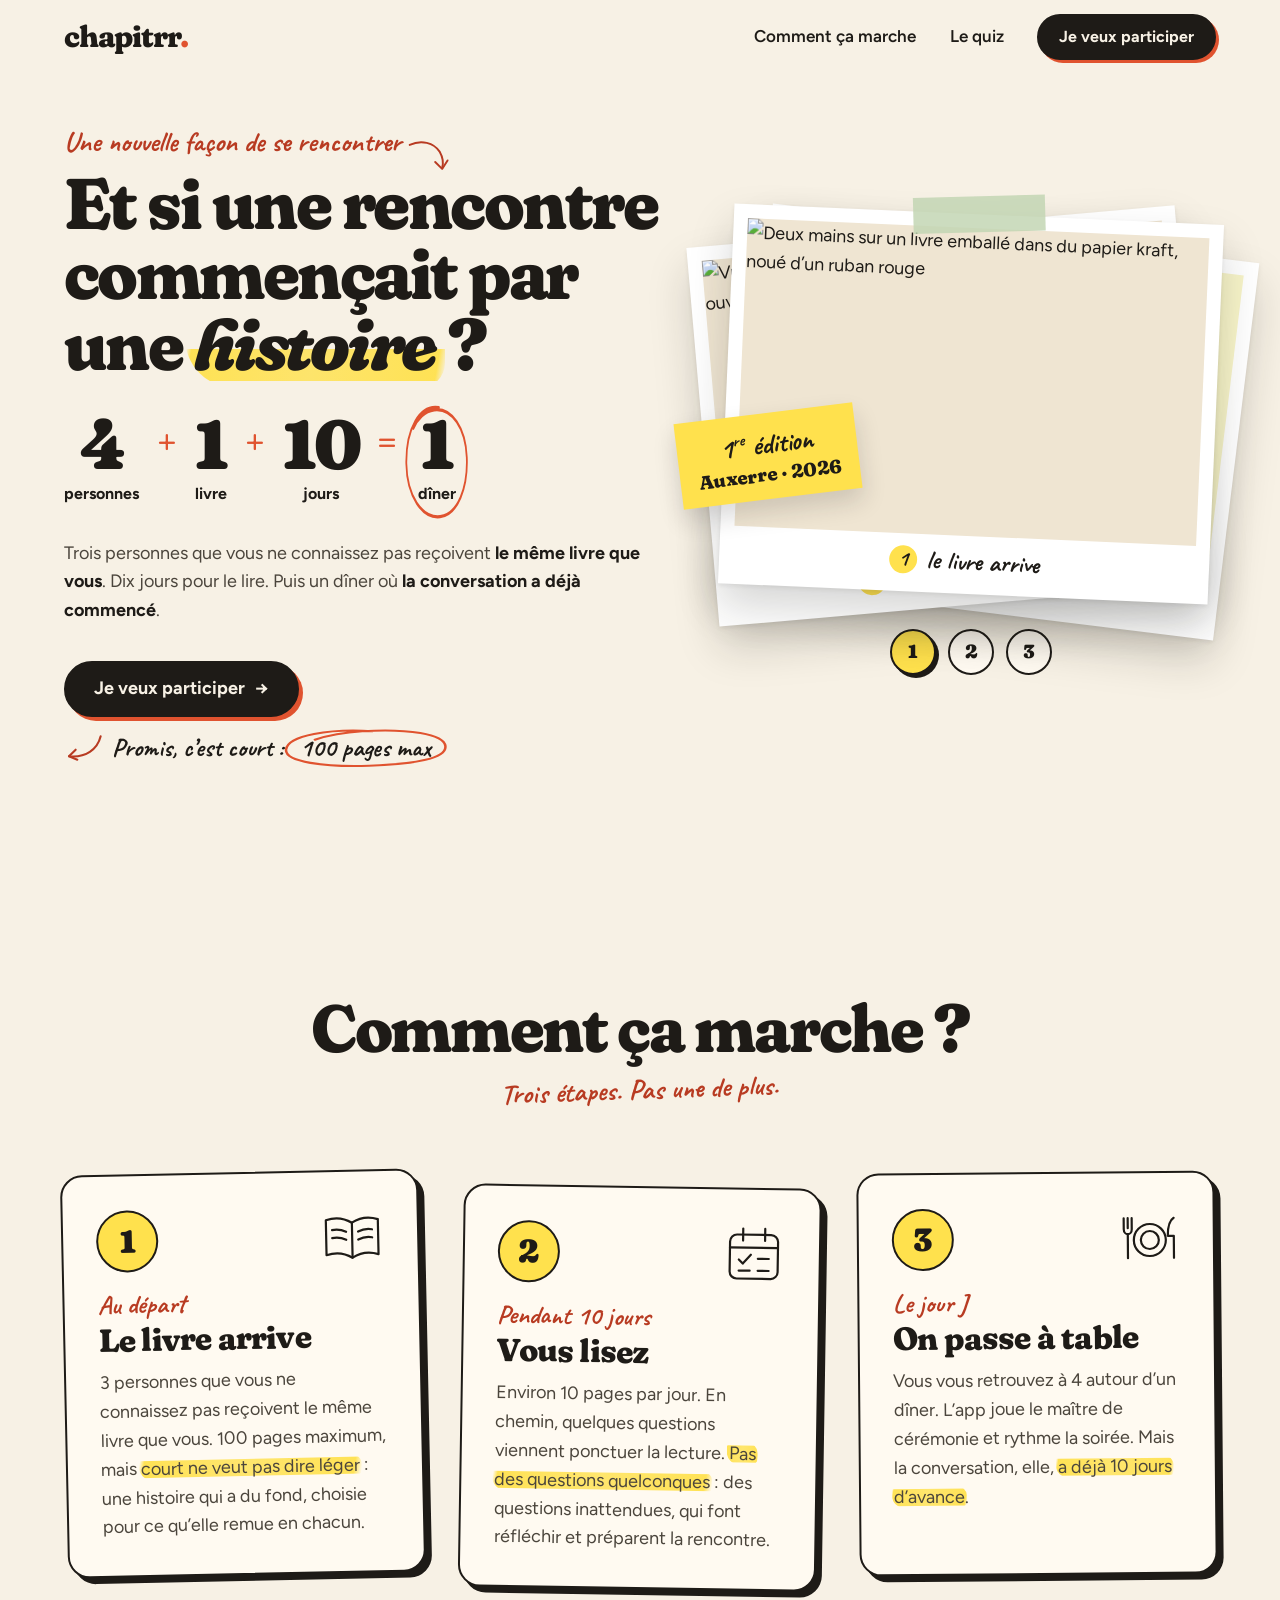
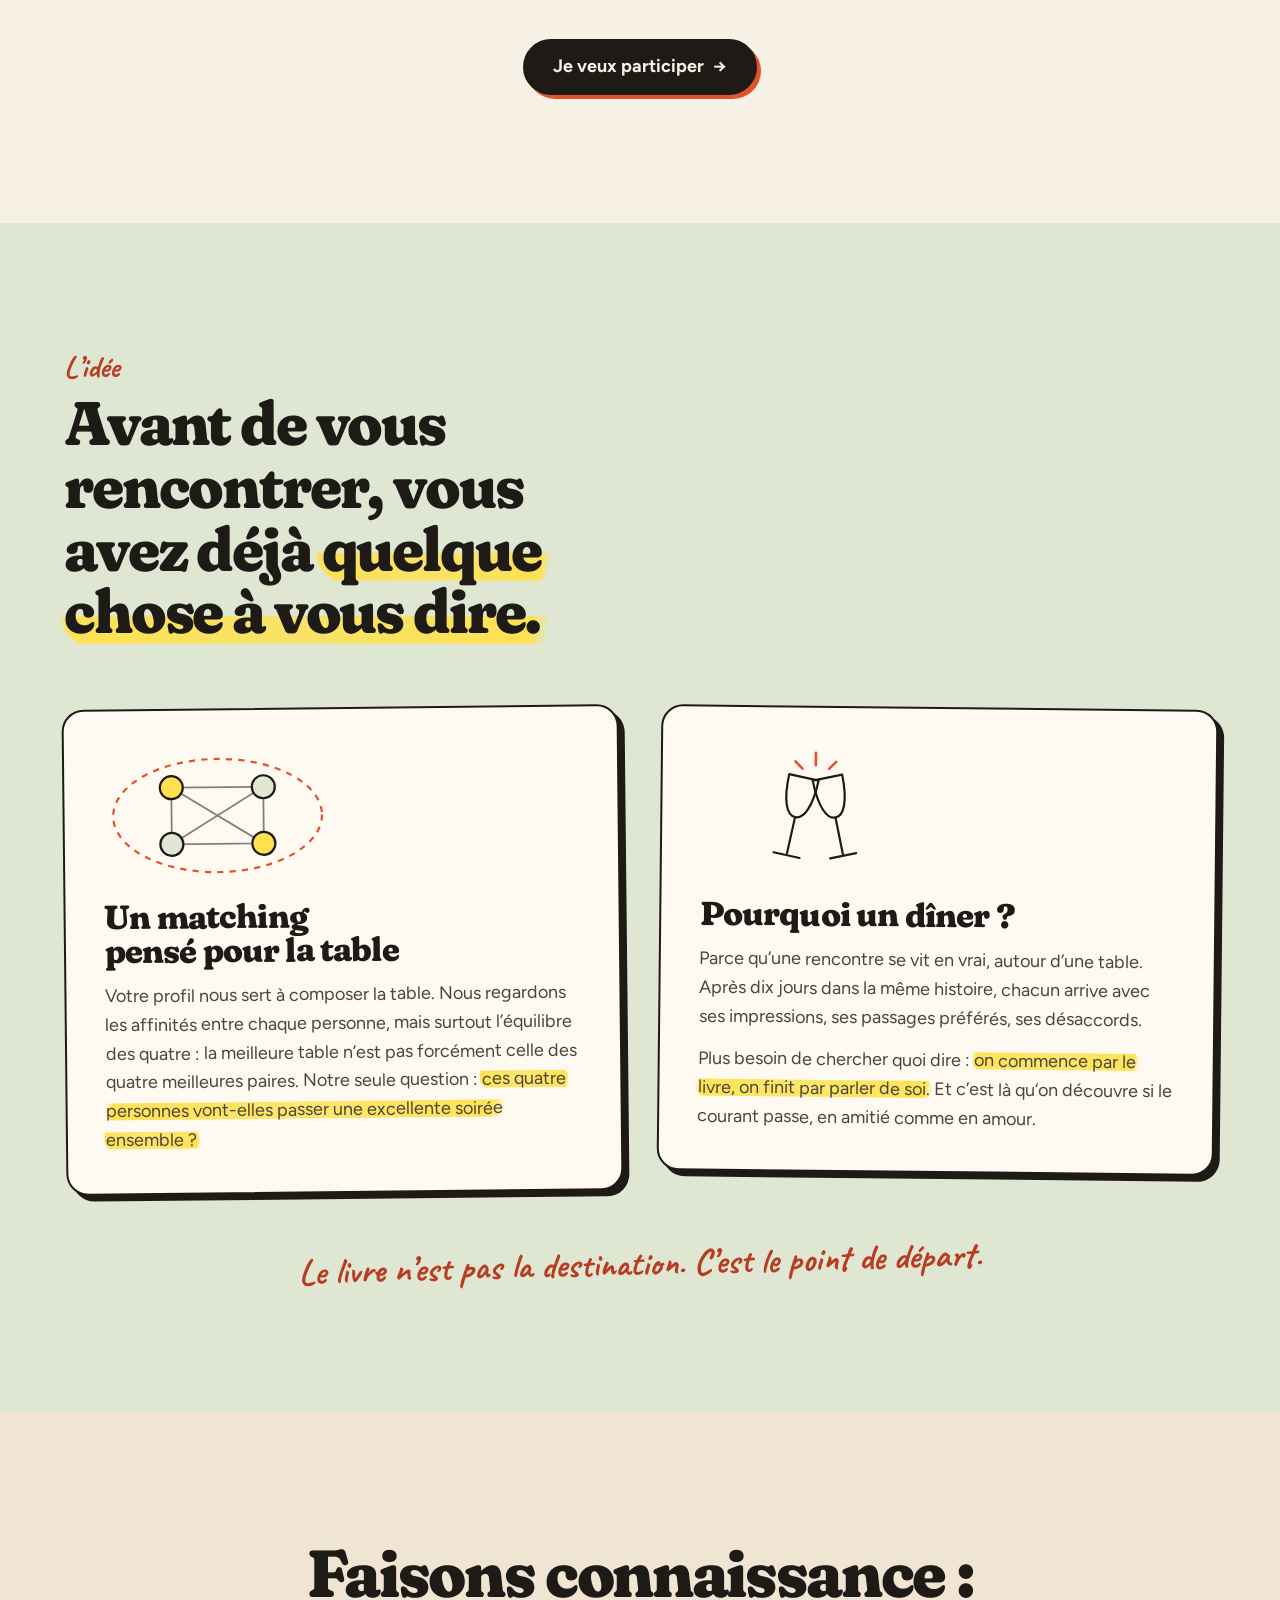
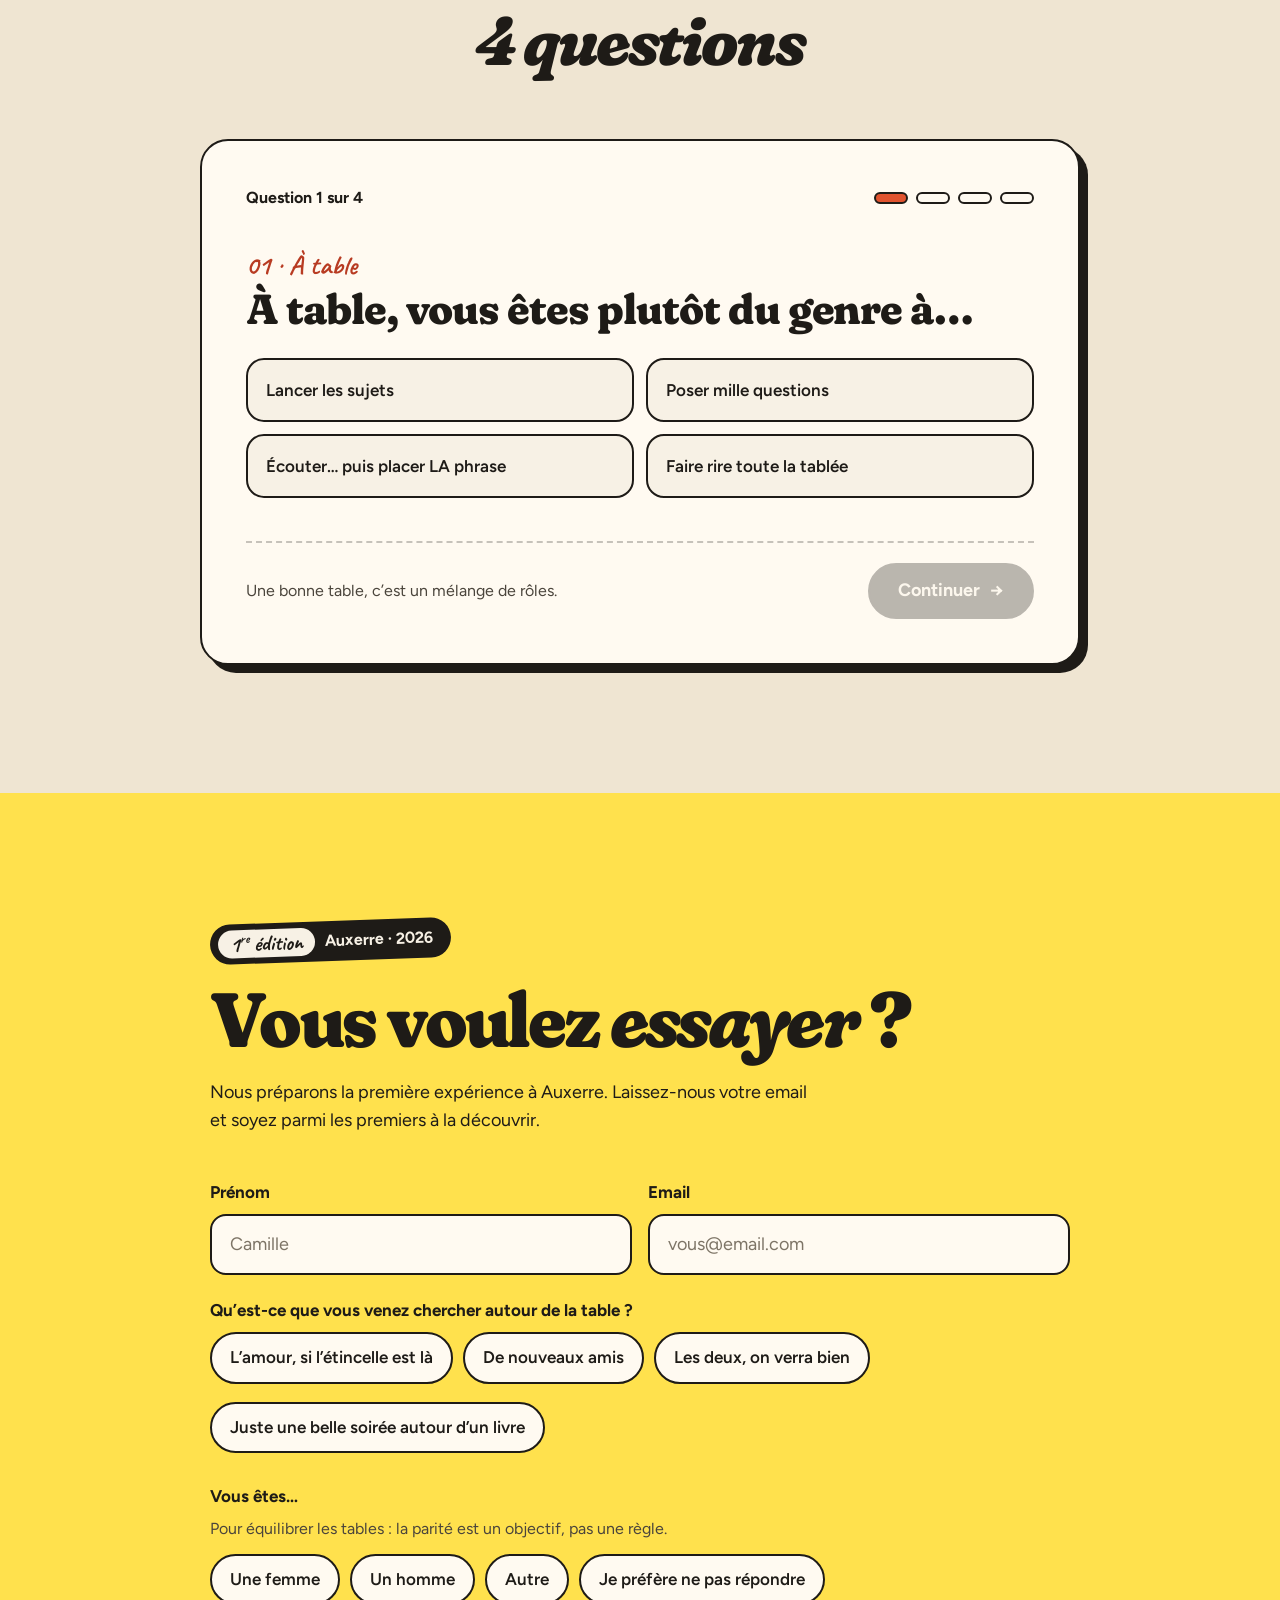
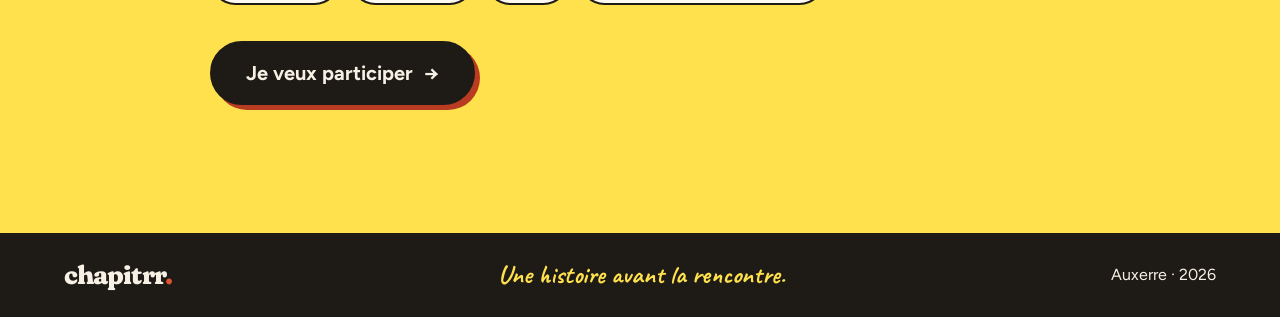
==== landing-book-match-v2/index.html @ c2a3c1a0 "v2.4" ====
<!doctype html>
<html lang="fr">
<head>
  <meta charset="UTF-8">
  <meta name="viewport" content="width=device-width, initial-scale=1.0">
  <meta name="description" content="4 personnes, 1 livre, 10 jours, 1 dîner. Une rencontre qui commence par une histoire. Première édition à Auxerre.">
  <meta name="theme-color" content="#f7f1e5">
  <title>chapitrr. — Une histoire avant la rencontre</title>
  <link rel="preconnect" href="https://fonts.googleapis.com">
  <link rel="preconnect" href="https://fonts.gstatic.com" crossorigin>
  <link href="https://fonts.googleapis.com/css2?family=Caveat:wght@700&family=Figtree:wght@400..800&family=Fraunces:ital,opsz,wght,SOFT,WONK@0,9..144,600..900,0..100,0..1;1,9..144,600..900,0..100,0..1&display=swap" rel="stylesheet">
  <link rel="stylesheet" href="styles.css">
  <script>document.documentElement.classList.add("js");</script>
</head>
<body>
  <a class="skip-link" href="#contenu">Aller au contenu</a>

  <header class="nav" id="nav">
    <a class="brand" href="#top" aria-label="chapitrr., retour en haut">chapitrr<span>.</span></a>
    <nav class="nav-links" aria-label="Navigation principale">
      <a class="nav-link" href="#comment">Comment ça marche</a>
      <a class="nav-link" href="#quiz">Le quiz</a>
      <a class="btn btn-small" href="#inscription">Je veux participer</a>
    </nav>
  </header>

  <main id="contenu">
    <section class="hero" id="top" aria-labelledby="hero-title">
      <div class="hero-copy">
        <p class="kicker hand">
          Une nouvelle façon de se rencontrer
          <svg class="squiggle" viewBox="0 0 56 44" aria-hidden="true"><path d="M3 9c15-7 31-3 39 9 4 7 5 14 3 21"/><path d="M36 31l9 9 7-11"/></svg>
        </p>
        <h1 id="hero-title">Et si une rencontre commençait par une <em><mark>histoire</mark></em>&nbsp;?</h1>

        <p class="formula">
          <span class="f-item"><b>4</b> <span>personnes</span></span>
          <span class="f-op">+</span>
          <span class="f-item"><b>1</b> <span>livre</span></span>
          <span class="f-op">+</span>
          <span class="f-item"><b>10</b> <span>jours</span></span>
          <span class="f-op">=</span>
          <span class="f-item f-result" data-draw>
            <b>1</b> <span>dîner</span>
            <svg class="scribble" viewBox="0 0 120 120" preserveAspectRatio="none" aria-hidden="true"><path pathLength="1" d="M64 9C31 6 8 29 9 61c1 30 27 51 57 49 30-2 47-27 45-55-2-27-25-46-55-44-15 1-28 8-35 17"/></svg>
          </span>
        </p>

        <p class="lead">Trois personnes que vous ne connaissez pas reçoivent <strong>le même livre que vous</strong>. Dix jours pour le lire. Puis un dîner où <strong>la conversation a déjà commencé</strong>.</p>

        <div class="hero-actions">
          <a class="btn" href="#inscription">Je veux participer <span aria-hidden="true">→</span></a>
          <p class="cta-note hand">
            <svg class="arrow" viewBox="0 0 48 40" aria-hidden="true"><path d="M44 6c-4 16-18 26-38 24"/><path d="M14 22l-8 8 10 4"/></svg>
            Promis, c’est court&nbsp;:
            <span class="circled" data-draw>100&nbsp;pages max<svg class="scribble" viewBox="0 0 200 60" preserveAspectRatio="none" aria-hidden="true"><path pathLength="1" d="M108 6C58 2 8 12 6 32c-2 18 46 25 98 23 52-2 92-10 90-28C192 10 150 2 96 6 70 8 50 14 40 18"/></svg></span>
          </p>
        </div>
      </div>

      <div class="hero-visual">
        <div class="stack-wrap">
          <div class="polaroid-stack" id="heroSlider" role="group" aria-roledescription="carrousel" aria-label="Les 3 étapes en photos">
            <figure class="polaroid" data-pos="0">
              <img src="https://images.unsplash.com/photo-1604648717742-f93ce63fc25c?auto=format&fit=crop&crop=focalpoint&fp-x=0.42&fp-y=0.4&fp-z=1.25&w=1200&h=800&q=80" alt="Deux mains sur un livre emballé dans du papier kraft, noué d’un ruban rouge" width="1200" height="800">
              <figcaption class="hand"><span class="cap-num">1</span> le livre arrive</figcaption>
            </figure>
            <figure class="polaroid" data-pos="1" aria-hidden="true">
              <img src="https://images.unsplash.com/photo-1512508561942-18fbe6d5d0cf?auto=format&fit=crop&crop=focalpoint&fp-x=0.5&fp-y=0.69&fp-z=1.6&w=1200&h=800&q=80" alt="Vue du dessus : une personne en pull orange lit, un livre ouvert sur les genoux, une tasse de café à la main" width="1200" height="800">
              <figcaption class="hand"><span class="cap-num">2</span> dix jours pour le lire</figcaption>
            </figure>
            <figure class="polaroid" data-pos="2" aria-hidden="true">
              <img class="warm" src="https://images.unsplash.com/photo-1683538185904-4dc847308479?auto=format&fit=crop&w=1200&h=800&q=80" alt="Deux hommes et deux femmes dînent face à face autour d’une table en bois, en souriant" width="1200" height="800">
              <figcaption class="hand"><span class="cap-num">3</span> on passe à table</figcaption>
            </figure>
          </div>
          <p class="sticky-note"><span class="hand">1<sup>re</sup> édition</span> <strong>Auxerre · 2026</strong></p>
        </div>
        <div class="slider-nav" role="group" aria-label="Choisir une étape">
          <button class="slider-dot" type="button" aria-pressed="true" aria-label="Étape 1 : le livre arrive">1</button>
          <button class="slider-dot" type="button" aria-pressed="false" aria-label="Étape 2 : dix jours pour le lire">2</button>
          <button class="slider-dot" type="button" aria-pressed="false" aria-label="Étape 3 : on passe à table">3</button>
        </div>
      </div>
    </section>

    <section class="section how" id="comment" aria-labelledby="how-title">
      <div class="section-head">
        <h2 id="how-title">Comment ça marche&nbsp;?</h2>
        <p class="note hand">Trois étapes. Pas une de plus.</p>
      </div>

      <ol class="steps">
        <li class="step">
          <div class="step-top">
            <span class="step-num" aria-hidden="true">1</span>
            <svg class="doodle" viewBox="0 0 64 64" aria-hidden="true"><path d="M32 18c-8-5-17-6-26-3v35c9-3 18-2 26 3 8-5 17-6 26-3V15c-9-3-18-2-26 3z"/><path d="M32 18v35"/><path d="M12 25c5-1 10 0 14 2M12 33c5-1 10 0 14 2M38 27c4-2 9-3 14-2M38 35c4-2 9-3 14-2"/></svg>
          </div>
          <p class="step-when hand">Au départ</p>
          <h3>Le livre arrive</h3>
          <p>3 personnes que vous ne connaissez pas reçoivent le même livre que vous. 100&nbsp;pages maximum, mais <mark>court ne veut pas dire léger</mark>&nbsp;: une histoire qui a du fond, choisie pour ce qu’elle remue en chacun.</p>
        </li>
        <li class="step">
          <div class="step-top">
            <span class="step-num" aria-hidden="true">2</span>
            <svg class="doodle" viewBox="0 0 64 64" aria-hidden="true"><rect x="8" y="12" width="48" height="44" rx="7"/><path d="M8 25h48M21 6v12M43 6v12"/><path d="M17 37l4 4 8-9"/><path d="M36 36h11M17 48h11M36 48h11"/></svg>
          </div>
          <p class="step-when hand">Pendant 10&nbsp;jours</p>
          <h3>Vous lisez</h3>
          <p>Environ 10&nbsp;pages par jour. En chemin, quelques questions viennent ponctuer la lecture. <mark>Pas des questions quelconques</mark>&nbsp;: des questions inattendues, qui font réfléchir et préparent la rencontre.</p>
        </li>
        <li class="step">
          <div class="step-top">
            <span class="step-num" aria-hidden="true">3</span>
            <svg class="doodle" viewBox="0 0 64 64" aria-hidden="true"><circle cx="34" cy="34" r="16"/><circle cx="34" cy="34" r="9"/><path d="M8 12v11c0 3 2 5 4 5v24M12 12v10M16 12v11c0 3-2 5-4 5"/><path d="M58 12c-5 3-6 10-6 18h6v22"/></svg>
          </div>
          <p class="step-when hand">Le jour&nbsp;J</p>
          <h3>On passe à table</h3>
          <p>Vous vous retrouvez à 4 autour d’un dîner. L’app joue le maître de cérémonie et rythme la soirée. Mais la conversation, elle, <mark>a déjà 10&nbsp;jours d’avance</mark>.</p>
        </li>
      </ol>

      <div class="section-cta">
        <a class="btn" href="#inscription">Je veux participer <span aria-hidden="true">→</span></a>
      </div>
    </section>

    <section class="section idea" aria-labelledby="idea-title">
      <div class="idea-inner">
        <div>
          <p class="idea-kicker hand">L’idée</p>
          <h2 id="idea-title">Avant de vous rencontrer, vous avez déjà <mark>quelque chose à vous dire.</mark></h2>
        </div>
        <!-- <div class="idea-body">
          <p>Nous réunissons quatre personnes qui pourraient avoir envie de se rencontrer. Elles reçoivent le même livre, le lisent pendant dix jours, puis se retrouvent autour d’un dîner.</p>
        </div> -->
      </div>

      <div class="idea-points">
        <article class="idea-point">
          <svg class="match-doodle" viewBox="0 0 260 150" role="img" aria-label="Quatre personnes reliées deux à deux, entourées d’un cercle qui représente la table">
            <ellipse class="md-table" cx="130" cy="76" rx="118" ry="64"/>
            <path class="md-link" d="M78 44L182 44M78 108L182 108M78 44L78 108M182 44L182 108M78 44L182 108M182 44L78 108"/>
            <circle class="md-dot" cx="78" cy="44" r="13"/><circle class="md-dot md-alt" cx="182" cy="44" r="13"/>
            <circle class="md-dot md-alt" cx="78" cy="108" r="13"/><circle class="md-dot" cx="182" cy="108" r="13"/>
          </svg>
          <h3>Un matching pensé pour la table</h3>
          <p>Votre profil nous sert à composer la table. Nous regardons les affinités entre chaque personne, mais surtout l’équilibre des quatre&nbsp;: la meilleure table n’est pas forcément celle des quatre meilleures paires. Notre seule question&nbsp;: <mark>ces quatre personnes vont-elles passer une excellente soirée ensemble&nbsp;?</mark></p>
        </article>

        <article class="idea-point">
          <svg class="dinner-doodle" viewBox="0 0 260 150" aria-hidden="true">
            <g transform="translate(98 34) rotate(12 0 90)"><path d="M-17 0h34c0 30-7 46-17 46s-17-16-17-46z"/><path d="M0 46v42M-15 90h30"/></g>
            <g transform="translate(162 34) rotate(-12 0 90)"><path d="M-17 0h34c0 30-7 46-17 46s-17-16-17-46z"/><path d="M0 46v42M-15 90h30"/></g>
            <path class="dd-spark" d="M130 22V8M115 26l-8-8M145 26l8-8"/>
          </svg>
          <h3>Pourquoi un dîner&nbsp;?</h3>
          <p>Parce qu’une rencontre se vit en vrai, autour d’une table. Après dix jours dans la même histoire, chacun arrive avec ses impressions, ses passages préférés, ses désaccords.</p>
          <p>Plus besoin de chercher quoi dire&nbsp;: <mark>on commence par le livre, on finit par parler de soi.</mark> Et c’est là qu’on découvre si le courant passe, en amitié comme en amour.</p>
        </article>
      </div>

      <p class="idea-hand hand">Le livre n’est pas la destination. C’est le point de départ.</p>
    </section>

    <section class="section quiz" id="quiz" aria-labelledby="quiz-title">
      <div class="section-head">
        <h2 id="quiz-title">Faisons connaissance&nbsp;: <em>4&nbsp;questions</em></h2>
        <!-- <p class="section-lead">Nous ne cherchons pas seulement des personnes compatibles deux à deux&nbsp;: nous composons une table où les quatre passeront une excellente soirée. <mark>Il n’y a pas de bonne réponse.</mark></p> -->
      </div>

      <div class="quiz-card" id="quizCard">
        <div class="quiz-progress">
          <p id="quizCount" aria-live="polite">Question 1 sur 4</p>
          <ol class="dots" aria-hidden="true"><li></li><li></li><li></li><li></li></ol>
        </div>

        <div class="quiz-stage" id="quizStage"></div>
        <noscript><p class="quiz-hint">Activez JavaScript pour répondre au quiz.</p></noscript>

        <div class="quiz-footer" id="quizFooter">
          <p class="quiz-hint" id="quizHint">Choisissez la réponse qui vous ressemble le plus.</p>
          <button class="btn" type="button" id="quizNext" data-quiz-next disabled>Continuer <span aria-hidden="true">→</span></button>
        </div>

        <div class="quiz-done" id="quizDone" data-quiz-done hidden tabindex="-1">
          <p class="done-kicker hand">C’est noté&nbsp;!</p>
          <h3>Vos réponses, en bref</h3>
          <ul class="answers" id="quizAnswers"></ul>
          <p class="done-next">Il ne reste qu’une étape&nbsp;: nous laisser votre email.</p>
          <div class="done-actions">
            <a class="btn" href="#inscription">Je veux participer <span aria-hidden="true">→</span></a>
            <button class="link" type="button" id="quizRestart">Recommencer le quiz</button>
          </div>
        </div>
      </div>
    </section>

    <section class="section signup" id="inscription" aria-labelledby="signup-title">
      <div class="signup-inner">
        <p class="badge"><span class="hand">1<sup>re</sup> édition</span> Auxerre · 2026</p>
        <h2 id="signup-title">Vous voulez <em>essayer</em>&nbsp;?</h2>
        <p class="section-lead">Nous préparons la première expérience à Auxerre. Laissez-nous votre email et soyez parmi les premiers à la découvrir.</p>

        <form class="signup-form" id="signupForm">
          <div class="field">
            <label for="firstName">Prénom</label>
            <input id="firstName" name="firstName" type="text" autocomplete="given-name" placeholder="Camille" required>
          </div>
          <div class="field">
            <label for="email">Email</label>
            <input id="email" name="email" type="email" autocomplete="email" placeholder="vous@email.com" required>
          </div>
          <fieldset class="field wide">
            <legend>Qu’est-ce que vous venez chercher autour de la table&nbsp;?</legend>
            <div class="chips">
              <label class="chip"><input type="radio" name="intent" value="amour" required><span>L’amour, si l’étincelle est là</span></label>
              <label class="chip"><input type="radio" name="intent" value="amitie"><span>De nouveaux amis</span></label>
              <label class="chip"><input type="radio" name="intent" value="ouvert"><span>Les deux, on verra bien</span></label>
              <label class="chip"><input type="radio" name="intent" value="soiree"><span>Juste une belle soirée autour d’un livre</span></label>
            </div>
          </fieldset>
          <fieldset class="field wide">
            <legend>Vous êtes…</legend>
            <p class="field-help">Pour équilibrer les tables&nbsp;: la parité est un objectif, pas une règle.</p>
            <div class="chips">
              <label class="chip"><input type="radio" name="gender" value="femme" required><span>Une femme</span></label>
              <label class="chip"><input type="radio" name="gender" value="homme"><span>Un homme</span></label>
              <label class="chip"><input type="radio" name="gender" value="autre"><span>Autre</span></label>
              <label class="chip"><input type="radio" name="gender" value="non-precise"><span>Je préfère ne pas répondre</span></label>
            </div>
          </fieldset>
          <button class="btn btn-big wide" type="submit">Je veux participer <span aria-hidden="true">→</span></button>
        </form>

        <div class="success" id="signupSuccess" data-signup-success hidden tabindex="-1">
          <p class="hand">C’est noté&nbsp;!</p>
          <h3>Merci <span id="successName"></span>.</h3>
          <p>Vous serez parmi les premiers à connaître la suite.</p>
        </div>
      </div>
    </section>
  </main>

  <footer class="footer">
    <span class="brand">chapitrr<span>.</span></span>
    <span class="hand">Une histoire avant la rencontre.</span>
    <span>Auxerre · 2026</span>
  </footer>

  <script src="app.js"></script>
</body>
</html>
---- landing-book-match-v2/styles.css ----
/* chapitre. — v2 : même histoire, typo plus détendue, l'essentiel surligné */

:root {
  --paper: #f7f1e5;
  --paper-2: #efe5d2;
  --card: #fffaf1;
  --ink: #1e1b17;
  --ink-soft: #4b453c;
  --hl: #ffe14d;
  --tomato: #e0532f;
  --tomato-deep: #b83b22;
  --sage: #dfe7d2;

  --display: "Fraunces", Georgia, serif;
  --hand: "Caveat", "Segoe Print", cursive;
  --sans: "Figtree", system-ui, -apple-system, sans-serif;

  --gutter: clamp(16px, 5vw, 80px);
  --radius: 22px;
}

*, *::before, *::after { box-sizing: border-box; }
[hidden] { display: none !important; }

html { scroll-behavior: smooth; scroll-padding-top: 88px; -webkit-text-size-adjust: 100%; }
body {
  margin: 0;
  background: var(--paper);
  color: var(--ink);
  font: 400 18px/1.6 var(--sans);
  -webkit-font-smoothing: antialiased;
  overflow-x: clip;
}
img, svg { display: block; max-width: 100%; }
p { margin: 0; }
a { color: inherit; }
button, input { font: inherit; }
sup { font-size: .6em; line-height: 0; }
:focus-visible { outline: 3px solid var(--tomato-deep); outline-offset: 3px; }

h1, h2, h3 {
  margin: 0;
  font-family: var(--display);
  font-weight: 800;
  font-variation-settings: "SOFT" 100, "WONK" 1;
  line-height: 1.02;
  letter-spacing: -.025em;
  text-wrap: balance;
}
h2 { font-size: clamp(40px, 5.2vw, 74px); letter-spacing: -.035em; }

.hand { font-family: var(--hand); font-weight: 700; line-height: 1.1; }

.skip-link {
  position: absolute; left: 12px; top: -80px; z-index: 50;
  padding: 10px 16px; border-radius: 999px;
  background: var(--ink); color: var(--paper); font-weight: 700; text-decoration: none;
}
.skip-link:focus { top: 12px; }

/* ---------- Surligneur & gribouillis ---------- */
mark {
  --hl-h: .45em;
  --hl-y: 88%;
  color: inherit;
  background-color: transparent;
  background-image: linear-gradient(100deg, rgb(255 225 77 / 0) .4%, rgb(255 225 77 / .95) 2.5%, rgb(255 225 77 / .8) 48%, rgb(255 225 77 / .95) 96%, rgb(255 225 77 / 0) 99.6%);
  background-repeat: no-repeat;
  background-position: 0 var(--hl-y);
  background-size: 100% var(--hl-h);
  padding: 0 .12em;
  margin: 0 -.12em;
  border-radius: .25em .6em .35em .7em;
  -webkit-box-decoration-break: clone;
  box-decoration-break: clone;
}
p mark { --hl-h: .95em; --hl-y: 60%; }
.js mark { background-size: 0% var(--hl-h); transition: background-size 1s cubic-bezier(.65, .05, .25, 1); }
.js mark.is-drawn { background-size: 100% var(--hl-h); }

.circled, .f-result { position: relative; display: inline-block; white-space: nowrap; }
.scribble {
  position: absolute; left: -12%; top: -18%; width: 124%; height: 136%; max-width: none;
  overflow: visible; pointer-events: none;
  fill: none; stroke: var(--tomato); stroke-width: 3; stroke-linecap: round;
}
.scribble path { stroke-dasharray: 1; stroke-dashoffset: 0; }
.js [data-draw] .scribble path { stroke-dashoffset: 1; transition: stroke-dashoffset 1.1s .35s cubic-bezier(.65, .05, .25, 1); }
.js [data-draw].is-drawn .scribble path { stroke-dashoffset: 0; }

/* ---------- Boutons ---------- */
.btn {
  display: inline-flex; align-items: center; justify-content: center; gap: .55em;
  min-height: 56px; padding: 14px 28px;
  border: 2px solid var(--ink); border-radius: 999px;
  background: var(--ink); color: var(--paper);
  font: 700 18px/1.1 var(--sans);
  text-decoration: none; cursor: pointer;
  box-shadow: 4px 4px 0 var(--tomato);
  transition: transform .2s ease, box-shadow .2s ease, opacity .2s ease;
}
.btn:hover { transform: translate(-2px, -2px) rotate(-1.5deg); box-shadow: 7px 7px 0 var(--tomato); }
.btn:active { transform: translate(2px, 2px); box-shadow: 1px 1px 0 var(--tomato); }
.btn:disabled { opacity: .3; cursor: not-allowed; transform: none; box-shadow: none; }
.btn-small { min-height: 46px; padding: 10px 20px; font-size: 16px; box-shadow: 3px 3px 0 var(--tomato); }
.btn-big { min-height: 64px; padding: 18px 34px; font-size: 20px; }
.link {
  padding: 10px 4px; border: 0; background: none; color: var(--ink);
  font-weight: 700; font-size: 17px; cursor: pointer;
  text-decoration: underline; text-decoration-thickness: 2px; text-underline-offset: 5px;
}

/* ---------- Navigation ---------- */
.nav {
  position: sticky; top: 0; z-index: 40;
  display: flex; align-items: center; justify-content: space-between; gap: 16px;
  padding: 14px var(--gutter);
  background: rgb(247 241 229 / .92);
  -webkit-backdrop-filter: blur(10px);
  backdrop-filter: blur(10px);
  border-bottom: 2px solid transparent;
  transition: border-color .25s;
}
.nav.is-scrolled { border-bottom-color: var(--ink); }
.brand {
  font: 800 30px/1 var(--display);
  font-variation-settings: "SOFT" 100, "WONK" 1;
  letter-spacing: -.035em;
  color: var(--ink); text-decoration: none;
}
.brand span { color: var(--tomato); }
.nav-links { display: flex; align-items: center; gap: clamp(14px, 2.4vw, 32px); }
.nav-link {
  padding: 8px 2px; font-weight: 600; font-size: 17px; text-decoration: none;
  background: linear-gradient(var(--hl), var(--hl)) no-repeat 0 85% / 0 .45em;
  transition: background-size .3s;
}
.nav-link:hover { background-size: 100% .45em; }

/* ---------- Hero ---------- */
.hero {
  display: grid; grid-template-columns: minmax(0, 1.1fr) minmax(0, .9fr); overflow-x: clip;
  align-items: center; gap: clamp(32px, 5vw, 88px);
  max-width: 1440px; margin: 0 auto;
  padding: clamp(24px, 4vw, 48px) var(--gutter) clamp(64px, 8vw, 112px);
}
.kicker { display: flex; align-items: flex-end; gap: 6px; margin-bottom: 10px; font-size: clamp(24px, 2.2vw, 30px); color: var(--tomato-deep); }
.squiggle { flex: none; width: 44px; height: 34px; fill: none; stroke: currentColor; stroke-width: 2.5; stroke-linecap: round; stroke-linejoin: round; transform: translateY(14px); }
h1 { max-width: 13ch; margin-bottom: clamp(22px, 3vw, 34px); font-size: clamp(42px, 5.6vw, 82px); line-height: .98; letter-spacing: -.035em; }

.formula { display: flex; flex-wrap: wrap; align-items: flex-start; gap: 4px clamp(8px, 1.4vw, 20px); margin-bottom: clamp(22px, 3vw, 32px); }
.f-item { display: inline-flex; flex-direction: column; align-items: center; }
.f-item b { font: 900 clamp(46px, 5.4vw, 84px)/.9 var(--display); font-variation-settings: "SOFT" 100, "WONK" 1; letter-spacing: -.04em; }
.f-item > span { margin-top: 6px; font-weight: 700; font-size: clamp(14px, 1.25vw, 18px); }
.f-op { padding-top: .35em; font: 800 clamp(26px, 2.8vw, 42px)/1 var(--display); color: var(--tomato); }
.f-result { padding: 0 .15em; }
.f-result .scribble { left: -32%; top: -16%; width: 164%; height: 138%; }

.lead { max-width: 34em; margin-bottom: clamp(24px, 3vw, 36px); font-size: clamp(18px, 1.4vw, 20px); color: var(--ink-soft); }
.lead strong { color: var(--ink); font-weight: 700; }
.hero-actions { display: flex; flex-wrap: wrap; align-items: center; gap: 14px 28px; }
.cta-note { display: flex; flex-wrap: wrap; align-items: center; gap: 4px 8px; font-size: clamp(24px, 2vw, 28px); }
.arrow { width: 40px; height: 34px; fill: none; stroke: var(--tomato-deep); stroke-width: 2.5; stroke-linecap: round; stroke-linejoin: round; }
.circled { margin-left: 4px; padding: 0 .2em; }
.circled .scribble { left: -10%; top: -24%; width: 120%; height: 150%; }

.hero-visual { position: relative; justify-self: center; width: min(100%, 540px); }
.polaroid {
  position: relative; margin: 0; padding: 14px 14px 0;
  background: #fff;
  box-shadow: 0 22px 44px rgb(30 27 23 / .18), 0 2px 4px rgb(30 27 23 / .08);
  transform: rotate(2.5deg);
}
.polaroid::before {
  content: ""; position: absolute; top: -18px; left: 50%; z-index: 1;
  width: 132px; height: 36px;
  background: rgb(196 214 180 / .85);
  transform: translateX(-50%) rotate(-4deg);
}
.polaroid img { width: 100%; height: auto; aspect-ratio: 3 / 2; object-fit: cover; background: var(--paper-2); }
/* Photo de jour réchauffée pour s’accorder avec la lumière des deux autres */
.polaroid img.warm { filter: sepia(.35) saturate(1.25) contrast(1.05) brightness(.97); }
.polaroid figcaption { padding: 12px 8px 18px; font-size: clamp(22px, 2vw, 27px); text-align: center; }
/* Slider : une pile de 3 polaroids, une par étape */
.stack-wrap { position: relative; }
.polaroid-stack { display: grid; cursor: pointer; }
.polaroid-stack .polaroid { grid-area: 1 / 1; transition: transform .7s cubic-bezier(.2, .8, .2, 1); }
.polaroid[data-pos="0"] { z-index: 3; transform: rotate(2.5deg); }
.polaroid[data-pos="1"] { z-index: 2; transform: translate(-24px, 12px) rotate(-5deg); }
.polaroid[data-pos="2"] { z-index: 1; transform: translate(22px, 18px) rotate(7deg); }
.polaroid:not([data-pos="0"])::before { opacity: 0; }
.polaroid.is-tossed { transition: none; animation: toss .8s cubic-bezier(.3, .7, .2, 1); }
@keyframes toss {
  0% { transform: rotate(2.5deg); z-index: 4; }
  45% { transform: translate(80%, -6%) rotate(16deg); z-index: 4; }
  /* pas de 100 % : la photo rejoint sa nouvelle place, en dessous de la pile */
}
.cap-num {
  display: inline-grid; place-items: center; width: 1.3em; height: 1.3em; margin-right: .15em;
  border-radius: 50%; background: var(--hl); font-size: .85em; vertical-align: .08em;
}
.slider-nav { display: none; justify-content: center; gap: 12px; margin-top: 34px; }
.js .slider-nav { display: flex; }
.slider-dot {
  width: 46px; height: 46px; border: 2px solid var(--ink); border-radius: 50%;
  background: var(--card); color: var(--ink); cursor: pointer;
  font: 900 19px/1 var(--display); font-variation-settings: "SOFT" 100, "WONK" 1;
  transition: background-color .2s, transform .2s, box-shadow .2s;
}
.slider-dot:hover { transform: translateY(-2px); }
.slider-dot[aria-pressed="true"] { background: var(--hl); box-shadow: 3px 3px 0 var(--ink); }

.sticky-note {
  position: absolute; left: -48px; bottom: 96px; z-index: 6;
  padding: 16px 18px 14px;
  background: var(--hl); color: var(--ink); text-align: center;
  transform: rotate(-7deg);
  box-shadow: 0 12px 24px rgb(30 27 23 / .16);
}
.sticky-note .hand { display: block; font-size: 28px; }
.sticky-note strong { display: block; margin-top: 4px; white-space: nowrap; font: 800 19px/1.1 var(--display); font-variation-settings: "SOFT" 100, "WONK" 1; }

/* ---------- Sections ---------- */
.section { padding: clamp(72px, 10vw, 136px) var(--gutter); }
.section-head { max-width: 820px; margin: 0 auto clamp(40px, 5vw, 64px); text-align: center; }
.note { display: inline-block; margin-top: 12px; font-size: clamp(24px, 2.2vw, 30px); color: var(--tomato-deep); transform: rotate(-2deg); }
.section-lead { margin-top: 18px; font-size: clamp(18px, 1.4vw, 20px); color: var(--ink-soft); }
.section-cta { display: flex; justify-content: center; margin-top: clamp(40px, 5vw, 64px); }

/* Comment ça marche */
.steps { display: grid; grid-template-columns: repeat(3, minmax(0, 1fr)); gap: clamp(20px, 3vw, 40px); max-width: 1180px; margin: 0 auto; padding: 0; list-style: none; }
.step { padding: clamp(24px, 2.6vw, 34px); background: var(--card); border: 2px solid var(--ink); border-radius: var(--radius); box-shadow: 6px 6px 0 var(--ink); }
.step:nth-child(1) { transform: rotate(-1.2deg); }
.step:nth-child(2) { transform: rotate(.9deg) translateY(14px); }
.step:nth-child(3) { transform: rotate(-.5deg); }
.step-top { display: flex; align-items: center; justify-content: space-between; margin-bottom: 18px; }
.step-num {
  display: grid; place-items: center; width: 62px; height: 62px;
  border: 2px solid var(--ink); border-radius: 50%; background: var(--hl);
  font: 900 32px/1 var(--display); font-variation-settings: "SOFT" 100, "WONK" 1;
}
.doodle { width: 64px; height: 64px; fill: none; stroke: var(--ink); stroke-width: 2.2; stroke-linecap: round; stroke-linejoin: round; }
.step-when { margin-bottom: 4px; font-size: 26px; color: var(--tomato-deep); }
.step h3 { margin-bottom: 12px; font-size: clamp(28px, 2.5vw, 36px); }
.step p:last-child { color: var(--ink-soft); }

/* L'idée */
.idea { background: var(--sage); }
.idea-inner { display: grid; grid-template-columns: minmax(0, 1.35fr) minmax(0, 1fr); align-items: end; gap: clamp(28px, 5vw, 80px); max-width: 1180px; margin: 0 auto; }
.idea-kicker { margin-bottom: 8px; font-size: clamp(26px, 2.4vw, 32px); color: var(--tomato-deep); }
.idea h2 { font-size: clamp(38px, 4.8vw, 70px); }
.idea-body > p:first-child { font-size: clamp(18px, 1.4vw, 20px); color: var(--ink-soft); }
.idea-hand { max-width: 1180px; margin: clamp(36px, 4vw, 56px) auto 0; font-size: clamp(30px, 2.8vw, 40px); color: var(--tomato-deep); text-align: center; transform: rotate(-1.5deg); }
.idea-points { display: grid; grid-template-columns: repeat(2, minmax(0, 1fr)); align-items: start; gap: clamp(20px, 3vw, 40px); max-width: 1180px; margin: clamp(40px, 5vw, 64px) auto 0; }
.idea-point { padding: clamp(24px, 3vw, 40px); background: var(--card); border: 2px solid var(--ink); border-radius: var(--radius); box-shadow: 6px 6px 0 var(--ink); }
.idea-point:nth-child(1) { transform: rotate(-.6deg); }
.idea-point:nth-child(2) { transform: rotate(.6deg); }
.idea-point h3 { margin: 18px 0 14px; font-size: clamp(28px, 2.6vw, 38px); }
.idea-point p { color: var(--ink-soft); }
.idea-point p + p, .idea-point .levels + p { margin-top: 14px; }
.idea-point strong { color: var(--ink); }
.match-doodle, .dinner-doodle { width: min(100%, 230px); height: auto; overflow: visible; }
.md-table { fill: none; stroke: var(--tomato); stroke-width: 2.5; stroke-dasharray: 7 7; }
.md-link { fill: none; stroke: var(--ink); stroke-width: 2; stroke-linecap: round; opacity: .55; }
.md-dot { fill: var(--hl); stroke: var(--ink); stroke-width: 2.5; }
.md-alt { fill: var(--sage); }
.dinner-doodle path { fill: none; stroke: var(--ink); stroke-width: 2.5; stroke-linecap: round; stroke-linejoin: round; }
.dinner-doodle .dd-spark { stroke: var(--tomato); stroke-width: 3; }
.levels { display: grid; gap: 12px; margin: 14px 0 0; padding: 0; list-style: none; }
.levels li { display: grid; grid-template-columns: 38px minmax(0, 1fr); align-items: start; gap: 12px; }
.level-num { display: grid; place-items: center; width: 38px; height: 38px; border: 2px solid var(--ink); border-radius: 50%; background: var(--hl); font-size: 24px; color: var(--ink); }

/* Quiz */
.quiz { background: var(--paper-2); }
.quiz-card { max-width: 880px; margin: 0 auto; padding: clamp(22px, 4vw, 44px); background: var(--card); border: 2px solid var(--ink); border-radius: 28px; box-shadow: 8px 8px 0 var(--ink); }
.quiz-progress { display: flex; align-items: center; justify-content: space-between; gap: 16px; font-weight: 700; font-size: 16px; }
.dots { display: flex; gap: 8px; margin: 0; padding: 0; list-style: none; }
.dots li { width: 34px; height: 12px; border: 2px solid var(--ink); border-radius: 99px; transition: background-color .3s; }
.dots li.is-on { background: var(--tomato); }
.quiz-stage { min-height: 330px; padding: clamp(24px, 4vw, 40px) 0; }
.q-kicker { margin-bottom: 6px; font-size: 27px; color: var(--tomato-deep); }
.q-title { margin-bottom: 26px; font-size: clamp(28px, 3.3vw, 42px); line-height: 1.08; outline: none; }
.options { display: grid; grid-template-columns: repeat(2, minmax(0, 1fr)); gap: 12px; }
.option {
  min-height: 64px; padding: 14px 18px;
  border: 2px solid var(--ink); border-radius: 18px;
  background: var(--paper); color: var(--ink);
  font: 600 17px/1.35 var(--sans); text-align: left; cursor: pointer;
  transition: transform .15s, box-shadow .15s, background-color .15s;
}
.option:hover { transform: translateY(-2px); box-shadow: 3px 3px 0 var(--ink); }
.option[aria-pressed="true"] { background: var(--hl); box-shadow: 4px 4px 0 var(--ink); }
.quiz-footer { display: flex; align-items: center; justify-content: space-between; gap: 16px; padding-top: 20px; border-top: 2px dashed rgb(30 27 23 / .25); }
.quiz-hint { font-size: 16px; color: var(--ink-soft); }
.quiz-done { outline: none; }
.done-kicker { font-size: 34px; color: var(--tomato-deep); }
.quiz-done h3 { margin: 4px 0 22px; font-size: clamp(30px, 3.4vw, 44px); }
.answers { display: grid; gap: 12px; margin: 0 0 20px; padding: 0; list-style: none; }
.answers li { display: grid; grid-template-columns: 160px minmax(0, 1fr); align-items: baseline; gap: 4px 16px; padding-bottom: 12px; border-bottom: 2px dashed rgb(30 27 23 / .2); }
.a-label { font-family: var(--hand); font-weight: 700; font-size: 25px; line-height: 1.1; color: var(--tomato-deep); }
.a-value { font-weight: 600; }
.done-next { margin-bottom: 24px; color: var(--ink-soft); }
.done-actions { display: flex; flex-wrap: wrap; align-items: center; gap: 12px 24px; }

/* Inscription */
.signup { background: var(--hl); }
.signup-inner { max-width: 860px; margin: 0 auto; }
.badge {
  display: inline-flex; align-items: center; gap: 10px; margin-bottom: 20px;
  padding: 6px 18px 6px 8px; border-radius: 999px;
  background: var(--ink); color: var(--paper); font-weight: 700; font-size: 16px;
  transform: rotate(-2deg);
}
.badge .hand { padding: 2px 12px; border-radius: 999px; background: var(--paper); color: var(--ink); font-size: 22px; }
.signup h2 { font-size: clamp(46px, 6vw, 88px); }
.signup .section-lead { max-width: 34em; margin: 18px 0 clamp(32px, 4vw, 44px); color: var(--ink); }
.signup-form { display: grid; grid-template-columns: repeat(2, minmax(0, 1fr)); gap: 22px 16px; }
.field { min-width: 0; margin: 0; padding: 0; border: 0; }
.field label, .field legend { display: block; margin-bottom: 8px; padding: 0; font-weight: 700; font-size: 17px; }
.field input[type="text"], .field input[type="email"] {
  width: 100%; min-height: 58px; padding: 14px 18px;
  border: 2px solid var(--ink); border-radius: 16px;
  background: var(--card); color: var(--ink); font-size: 18px;
}
.field input::placeholder { color: #7d7466; }
.field-help { margin: -2px 0 12px; font-size: 16px; color: var(--ink-soft); }
.chips { display: flex; flex-wrap: wrap; gap: 10px; }
.chip { position: relative; display: inline-flex; }
.chip input { position: absolute; inset: 0; width: 100%; height: 100%; margin: 0; opacity: 0; cursor: pointer; }
.chip span {
  display: inline-flex; align-items: center; min-height: 48px; padding: 10px 18px;
  border: 2px solid var(--ink); border-radius: 999px; background: var(--card);
  font-weight: 600; font-size: 17px;
  transition: background-color .15s, color .15s, transform .15s;
}
.chip:hover span { transform: translateY(-2px); }
.chip input:checked + span { background: var(--ink); color: var(--paper); }
.chip input:focus-visible + span { outline: 3px solid var(--tomato-deep); outline-offset: 3px; }
.wide { grid-column: 1 / -1; }
.signup-form .btn-big { justify-self: start; margin-top: 6px; box-shadow: 5px 5px 0 var(--tomato-deep); }
.success { padding: clamp(24px, 4vw, 40px); background: var(--card); border: 2px solid var(--ink); border-radius: 24px; box-shadow: 6px 6px 0 var(--ink); outline: none; }
.success .hand { font-size: 34px; color: var(--tomato-deep); }
.success h3 { margin: 4px 0 10px; font-size: clamp(34px, 4vw, 52px); }

/* Footer */
.footer {
  display: flex; flex-wrap: wrap; align-items: center; justify-content: space-between; gap: 10px 24px;
  padding: 28px var(--gutter);
  background: var(--ink); color: var(--paper); font-size: 16px;
}
.footer .brand { font-size: 26px; color: var(--paper); }
.footer .hand { font-size: 26px; color: var(--hl); }

/* ---------- Responsive ---------- */
@media (max-width: 980px) {
  .hero { grid-template-columns: 1fr; }
  .hero-visual { width: min(92%, 460px); margin-top: 8px; }
  .steps { grid-template-columns: 1fr; max-width: 560px; }
  .step:nth-child(2) { transform: rotate(.9deg); }
  .idea-inner { grid-template-columns: 1fr; }
  .idea-points { grid-template-columns: 1fr; max-width: 640px; }
}
@media (max-width: 760px) {
  .nav-link { display: none; }
}
@media (max-width: 640px) {
  body { font-size: 17px; }
  .nav { padding-top: 10px; padding-bottom: 10px; }
  .brand { font-size: 26px; }
  .btn-small { padding: 8px 16px; font-size: 15px; }
  .hero-actions .btn { width: 100%; }
  .sticky-note { left: -18px; bottom: 54px; width: auto; padding: 12px 14px; }
  .sticky-note .hand { font-size: 22px; }
  .sticky-note strong { font-size: 16px; white-space: nowrap; }
  .options { grid-template-columns: 1fr; }
  .quiz-footer { flex-direction: column; align-items: stretch; }
  .quiz-footer .btn { width: 100%; }
  .answers li { grid-template-columns: 1fr; }
  .signup-form { grid-template-columns: 1fr; }
  .signup-form .btn-big { justify-self: stretch; width: 100%; }
}

@media (prefers-reduced-motion: reduce) {
  html { scroll-behavior: auto; }
  *, *::before, *::after { transition-duration: .01ms !important; animation-duration: .01ms !important; }
  .js mark { background-size: 100% var(--hl-h); }
  .js [data-draw] .scribble path { stroke-dashoffset: 0; }
}
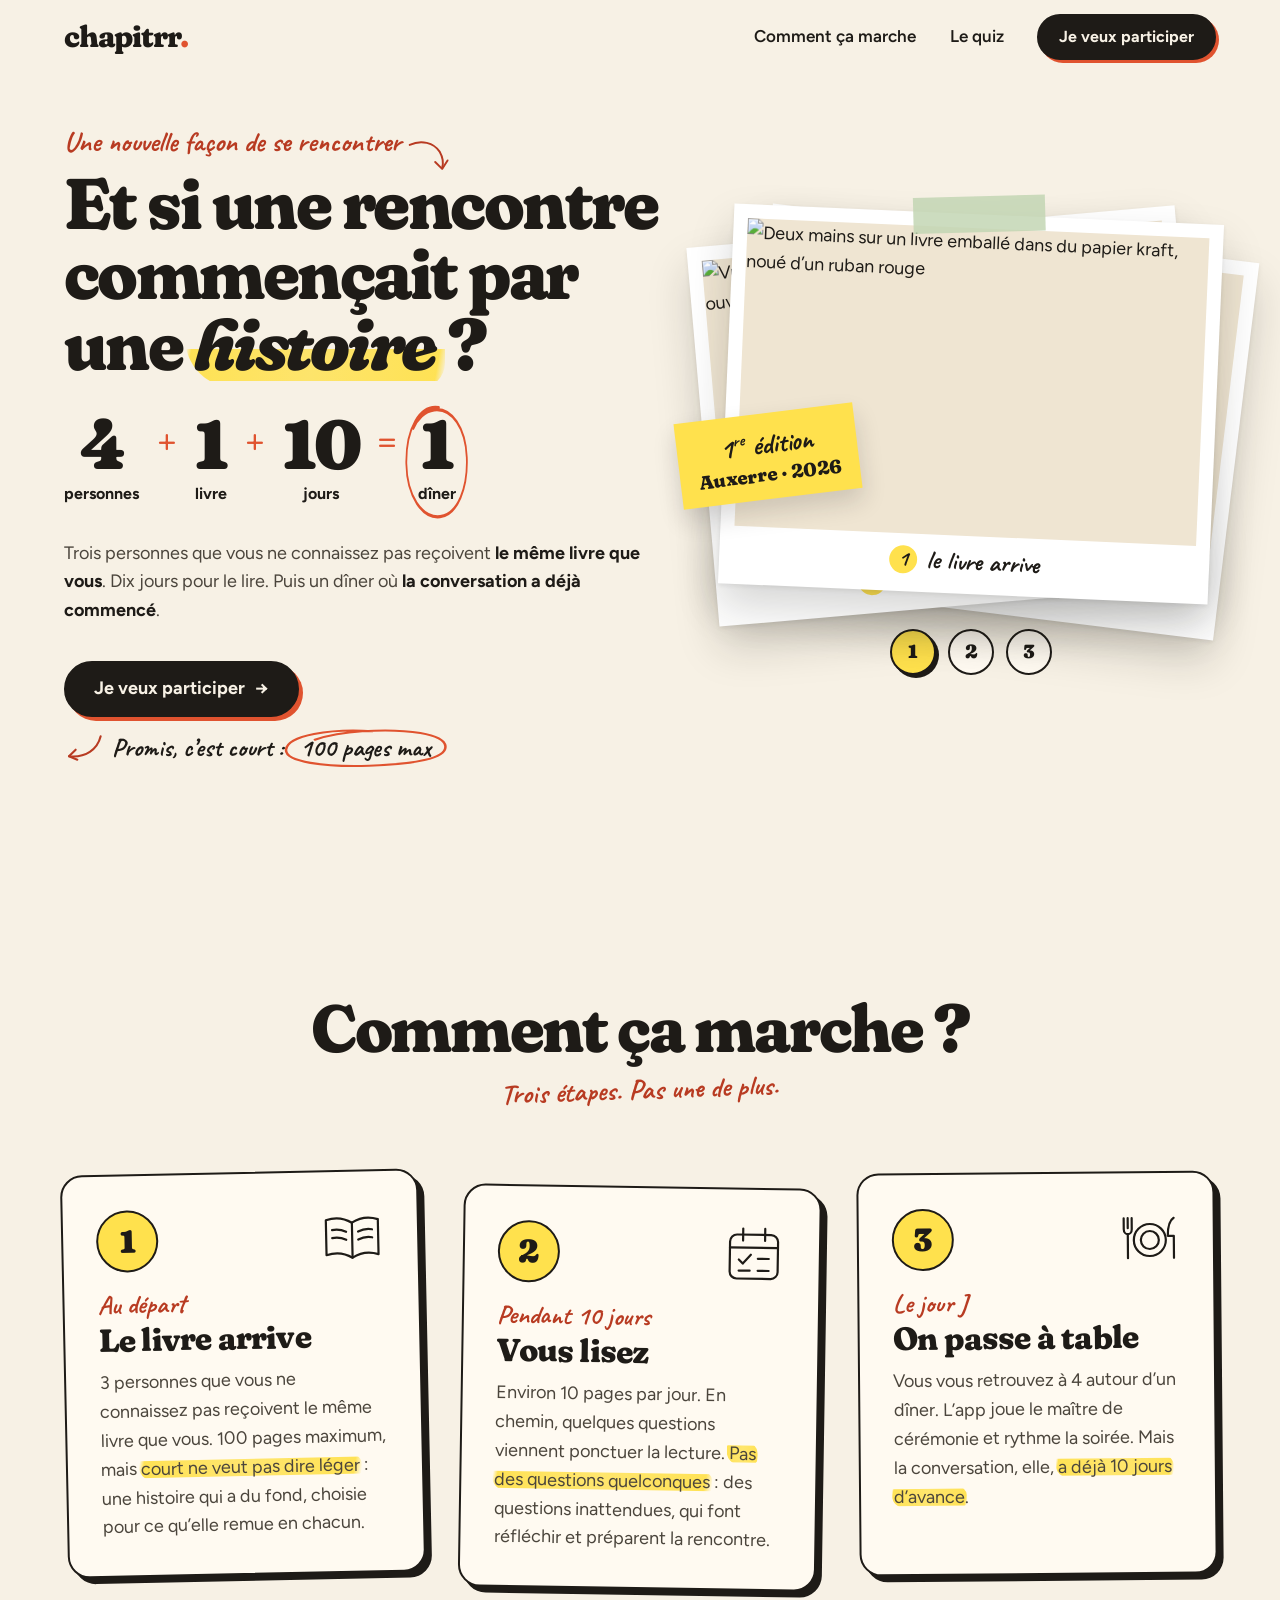
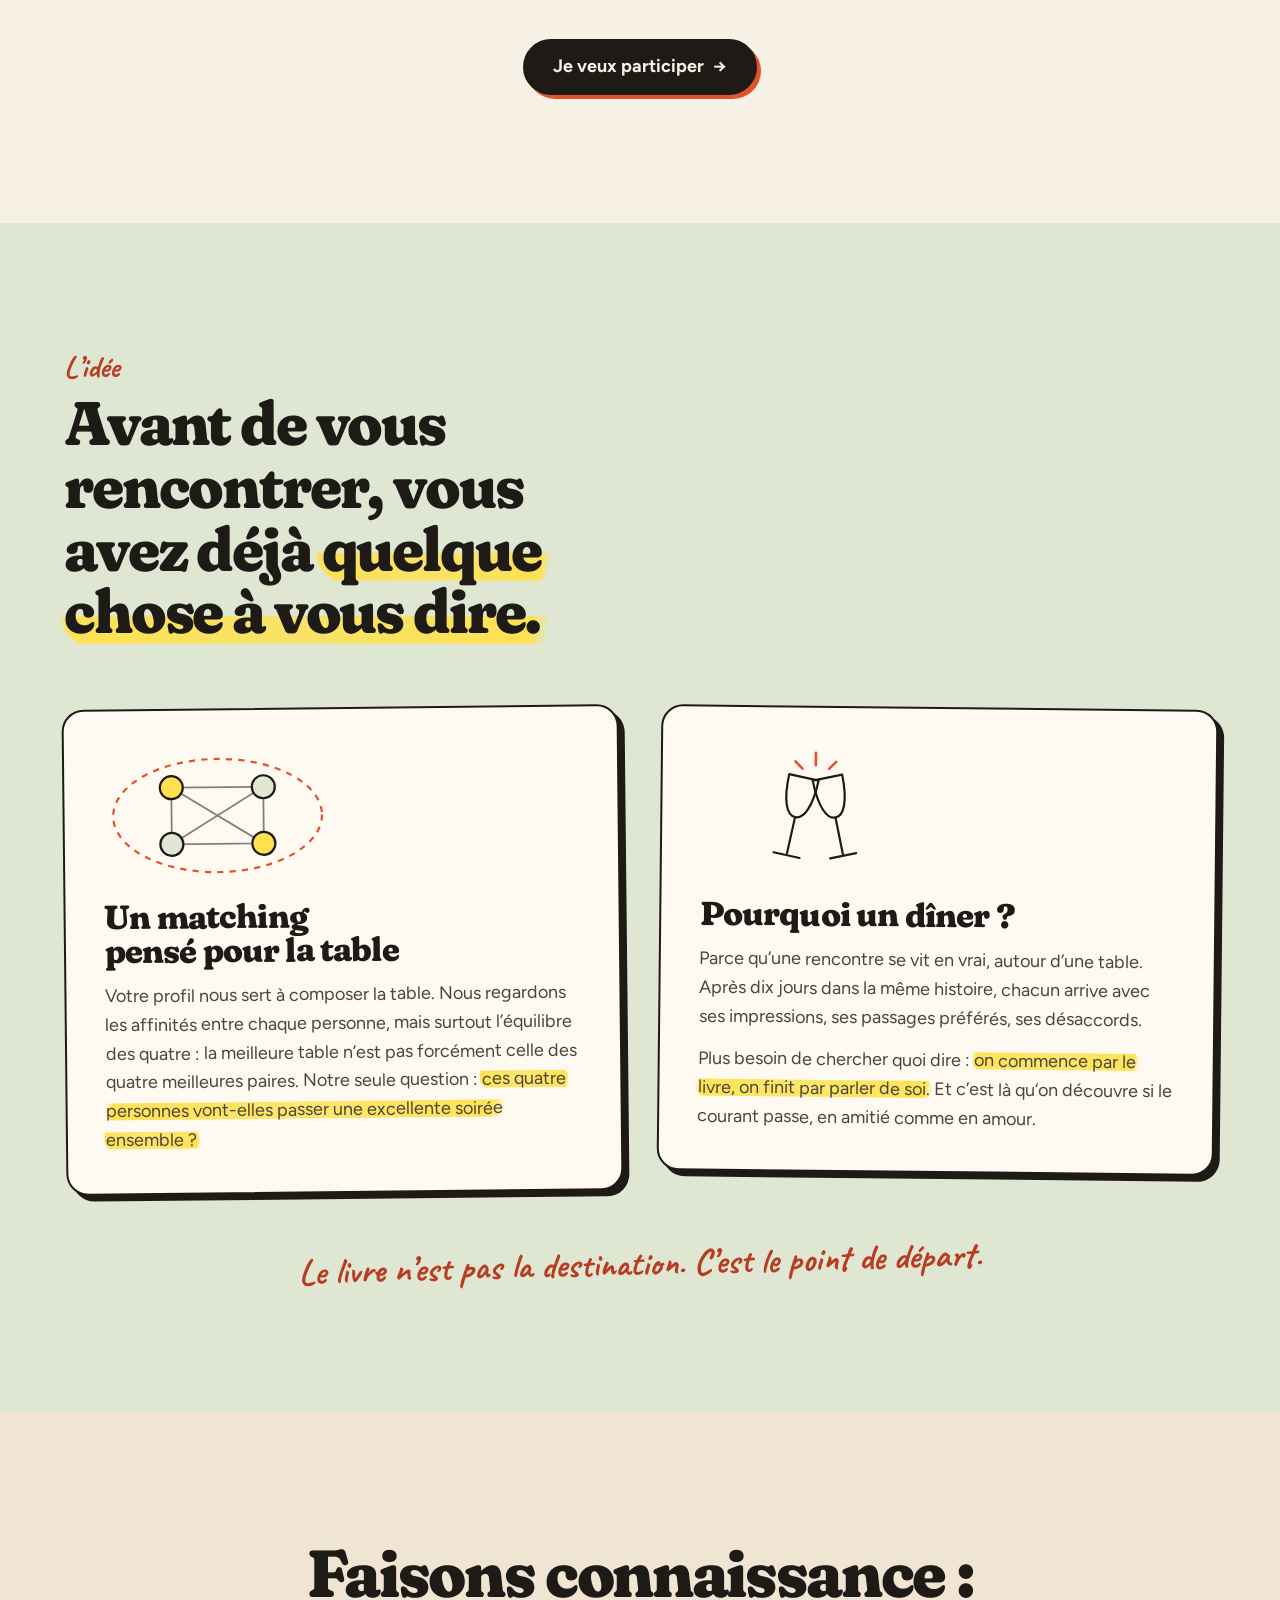
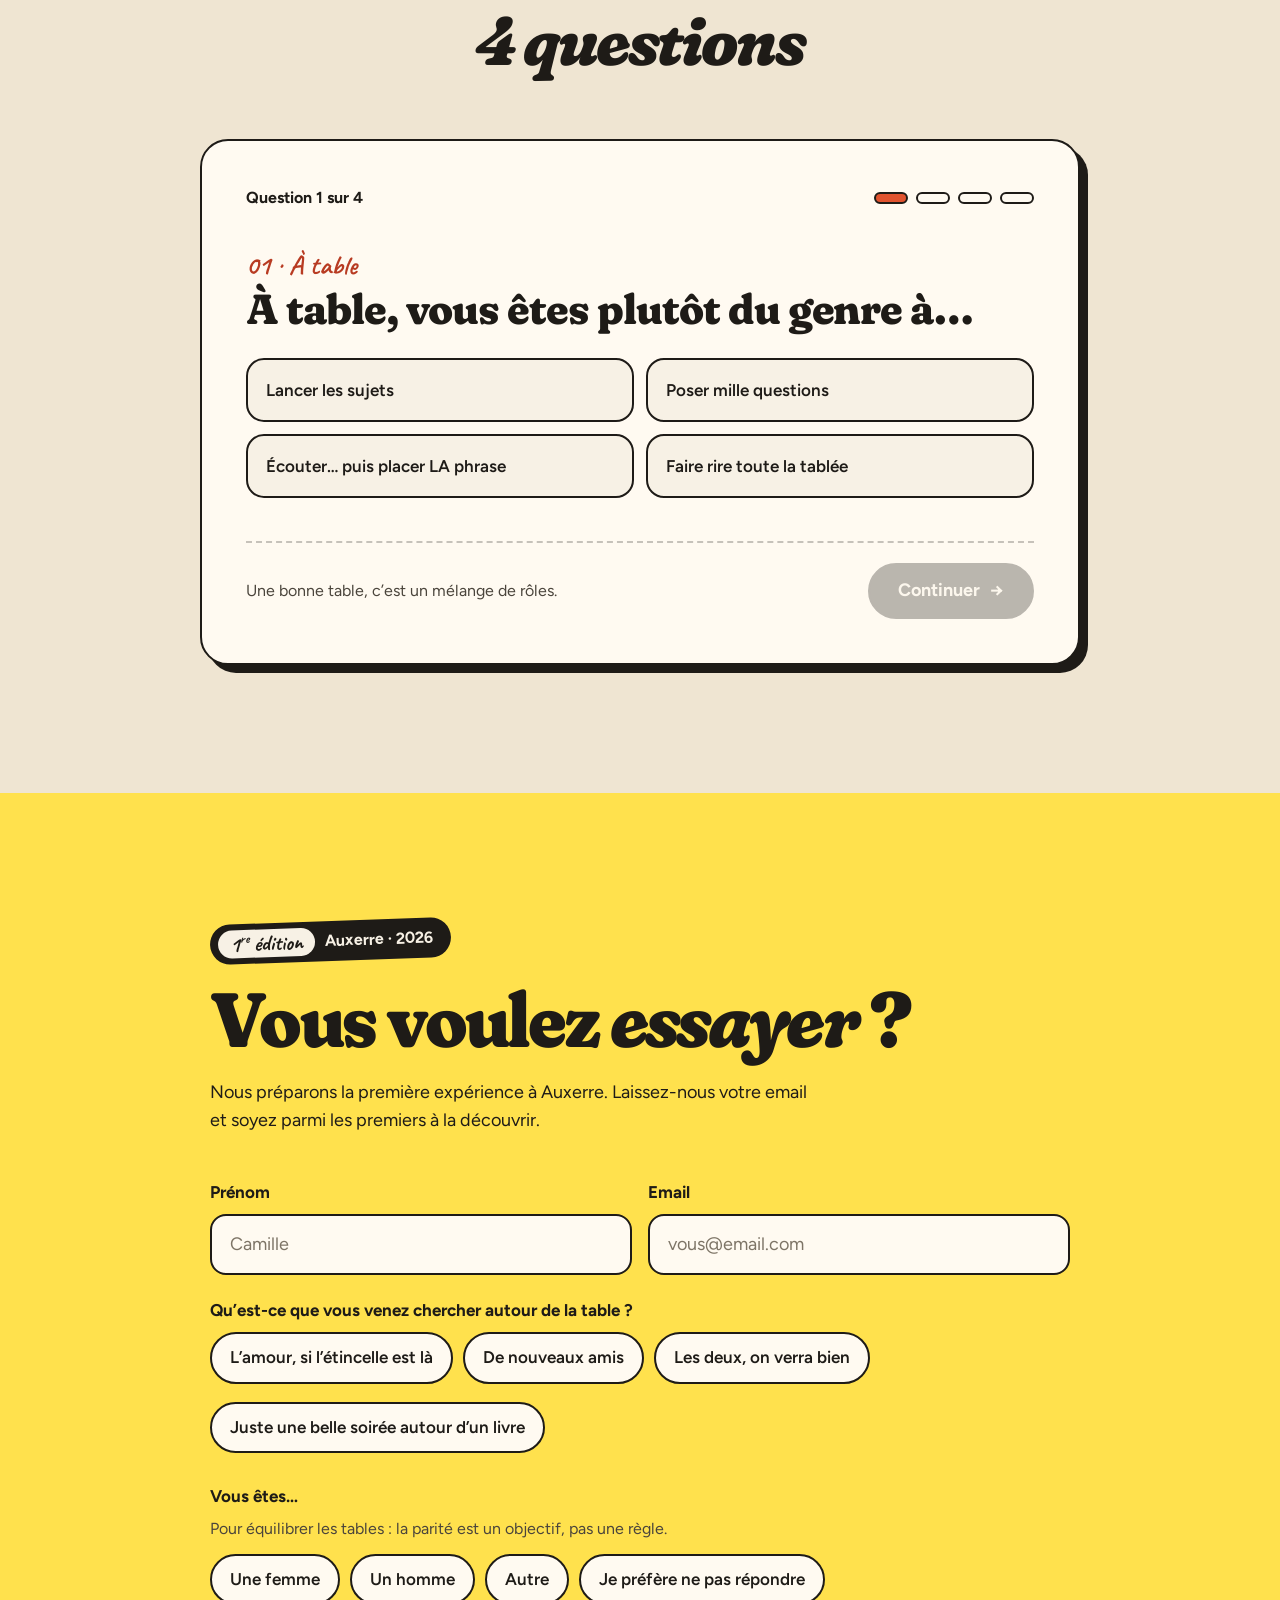
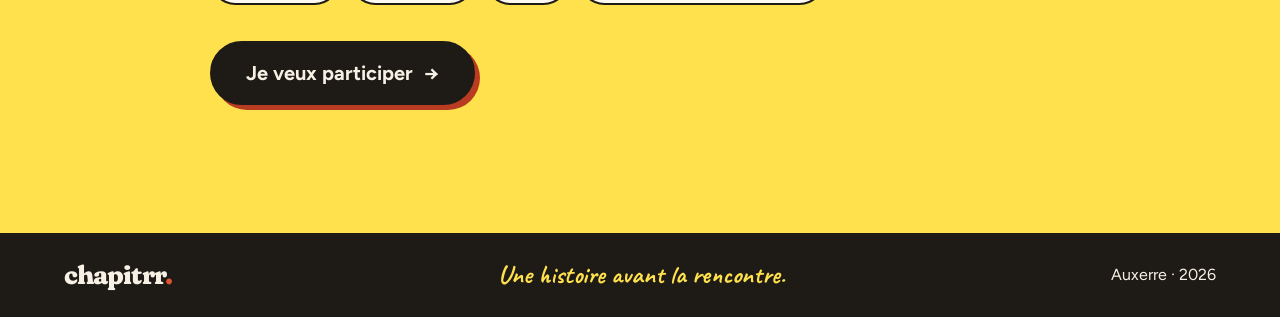
==== commit 4ac0f95c: "v2.5" ====
--- a/landing-book-match-v2/index.html
+++ b/landing-book-match-v2/index.html
@@ -70,7 +70,7 @@
               <figcaption class="hand"><span class="cap-num">2</span> dix jours pour le lire</figcaption>
             </figure>
             <figure class="polaroid" data-pos="2" aria-hidden="true">
-              <img class="warm" src="https://images.unsplash.com/photo-1683538185904-4dc847308479?auto=format&fit=crop&w=1200&h=800&q=80" alt="Deux hommes et deux femmes dînent face à face autour d’une table en bois, en souriant" width="1200" height="800">
+              <img src="https://images.pexels.com/photos/6954047/pexels-photo-6954047.jpeg?auto=compress&cs=tinysrgb&fit=crop&w=1200&h=800" alt="Deux femmes et deux hommes trinquent de part et d’autre d’une table de dîner éclairée à la bougie" width="1200" height="800">
               <figcaption class="hand"><span class="cap-num">3</span> on passe à table</figcaption>
             </figure>
           </div>
--- a/landing-book-match-v2/styles.css
+++ b/landing-book-match-v2/styles.css
@@ -178,8 +178,6 @@
   transform: translateX(-50%) rotate(-4deg);
 }
 .polaroid img { width: 100%; height: auto; aspect-ratio: 3 / 2; object-fit: cover; background: var(--paper-2); }
-/* Photo de jour réchauffée pour s’accorder avec la lumière des deux autres */
-.polaroid img.warm { filter: sepia(.35) saturate(1.25) contrast(1.05) brightness(.97); }
 .polaroid figcaption { padding: 12px 8px 18px; font-size: clamp(22px, 2vw, 27px); text-align: center; }
 /* Slider : une pile de 3 polaroids, une par étape */
 .stack-wrap { position: relative; }
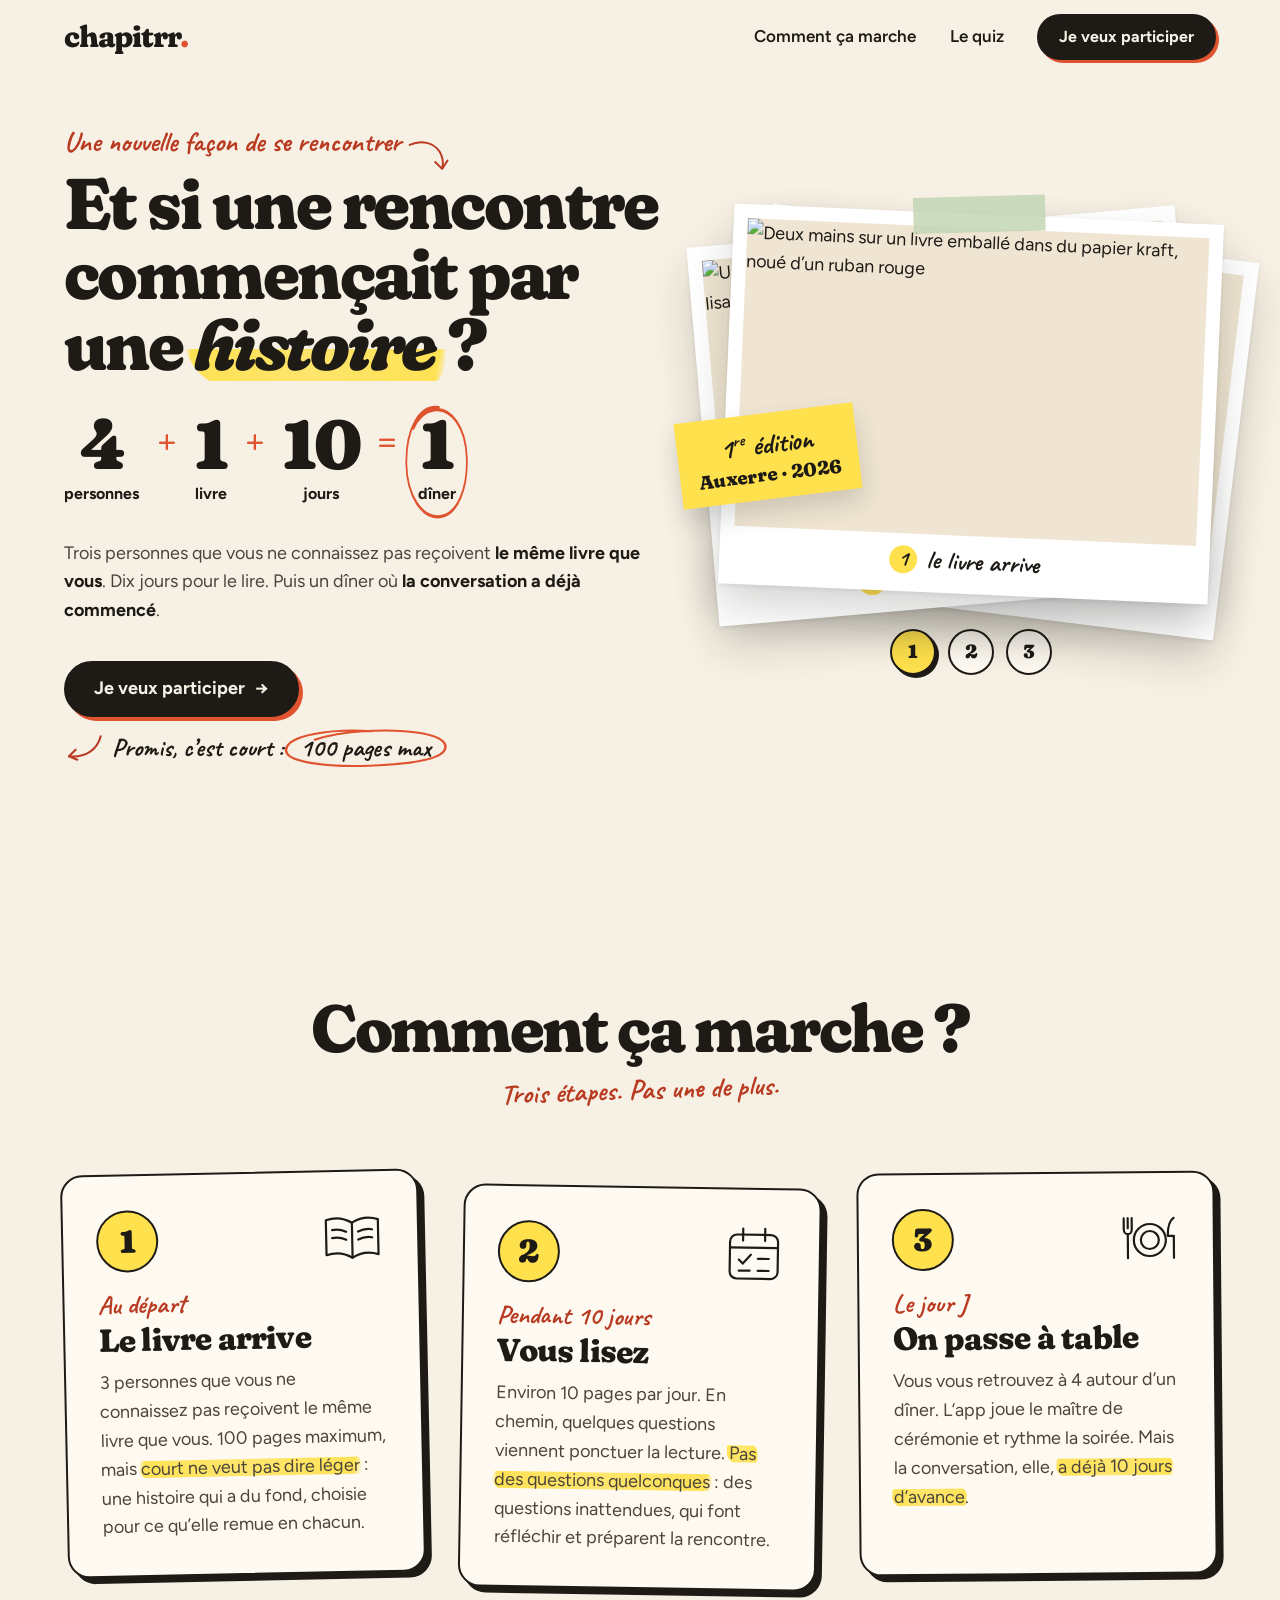
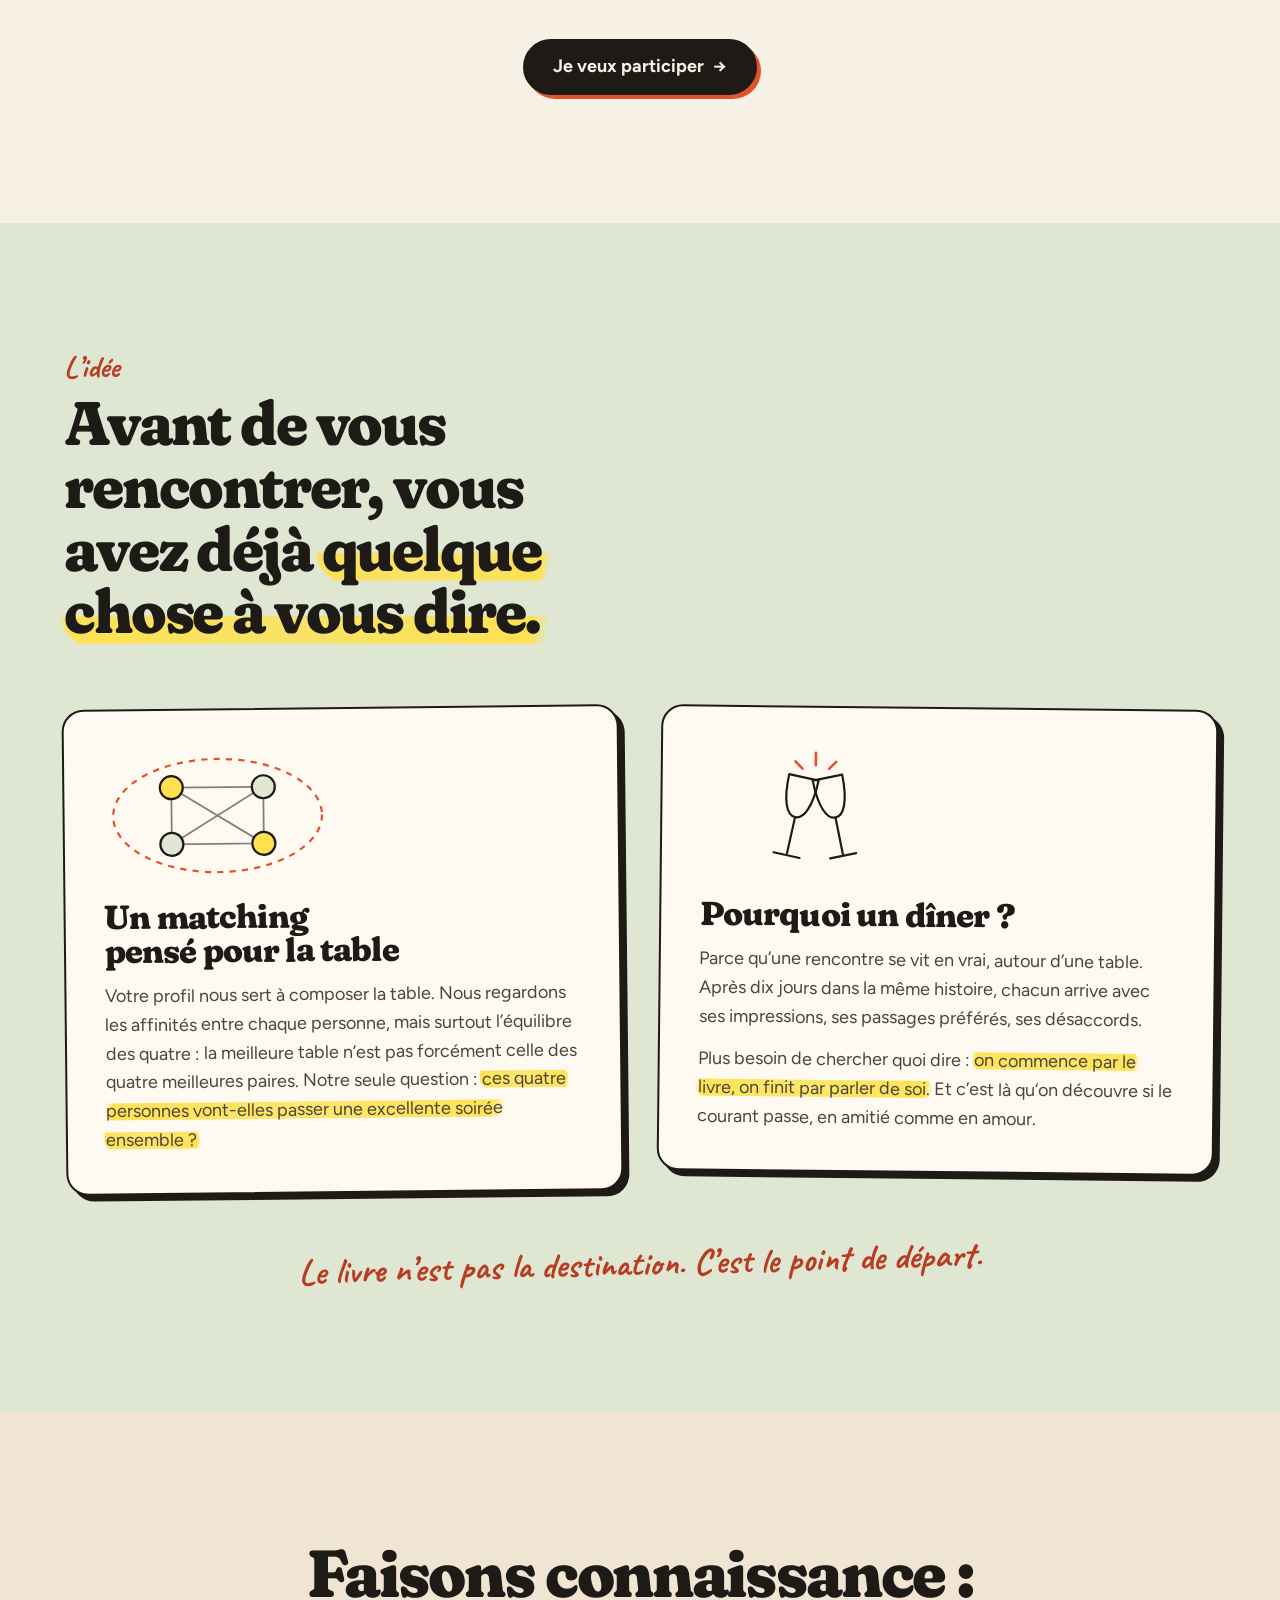
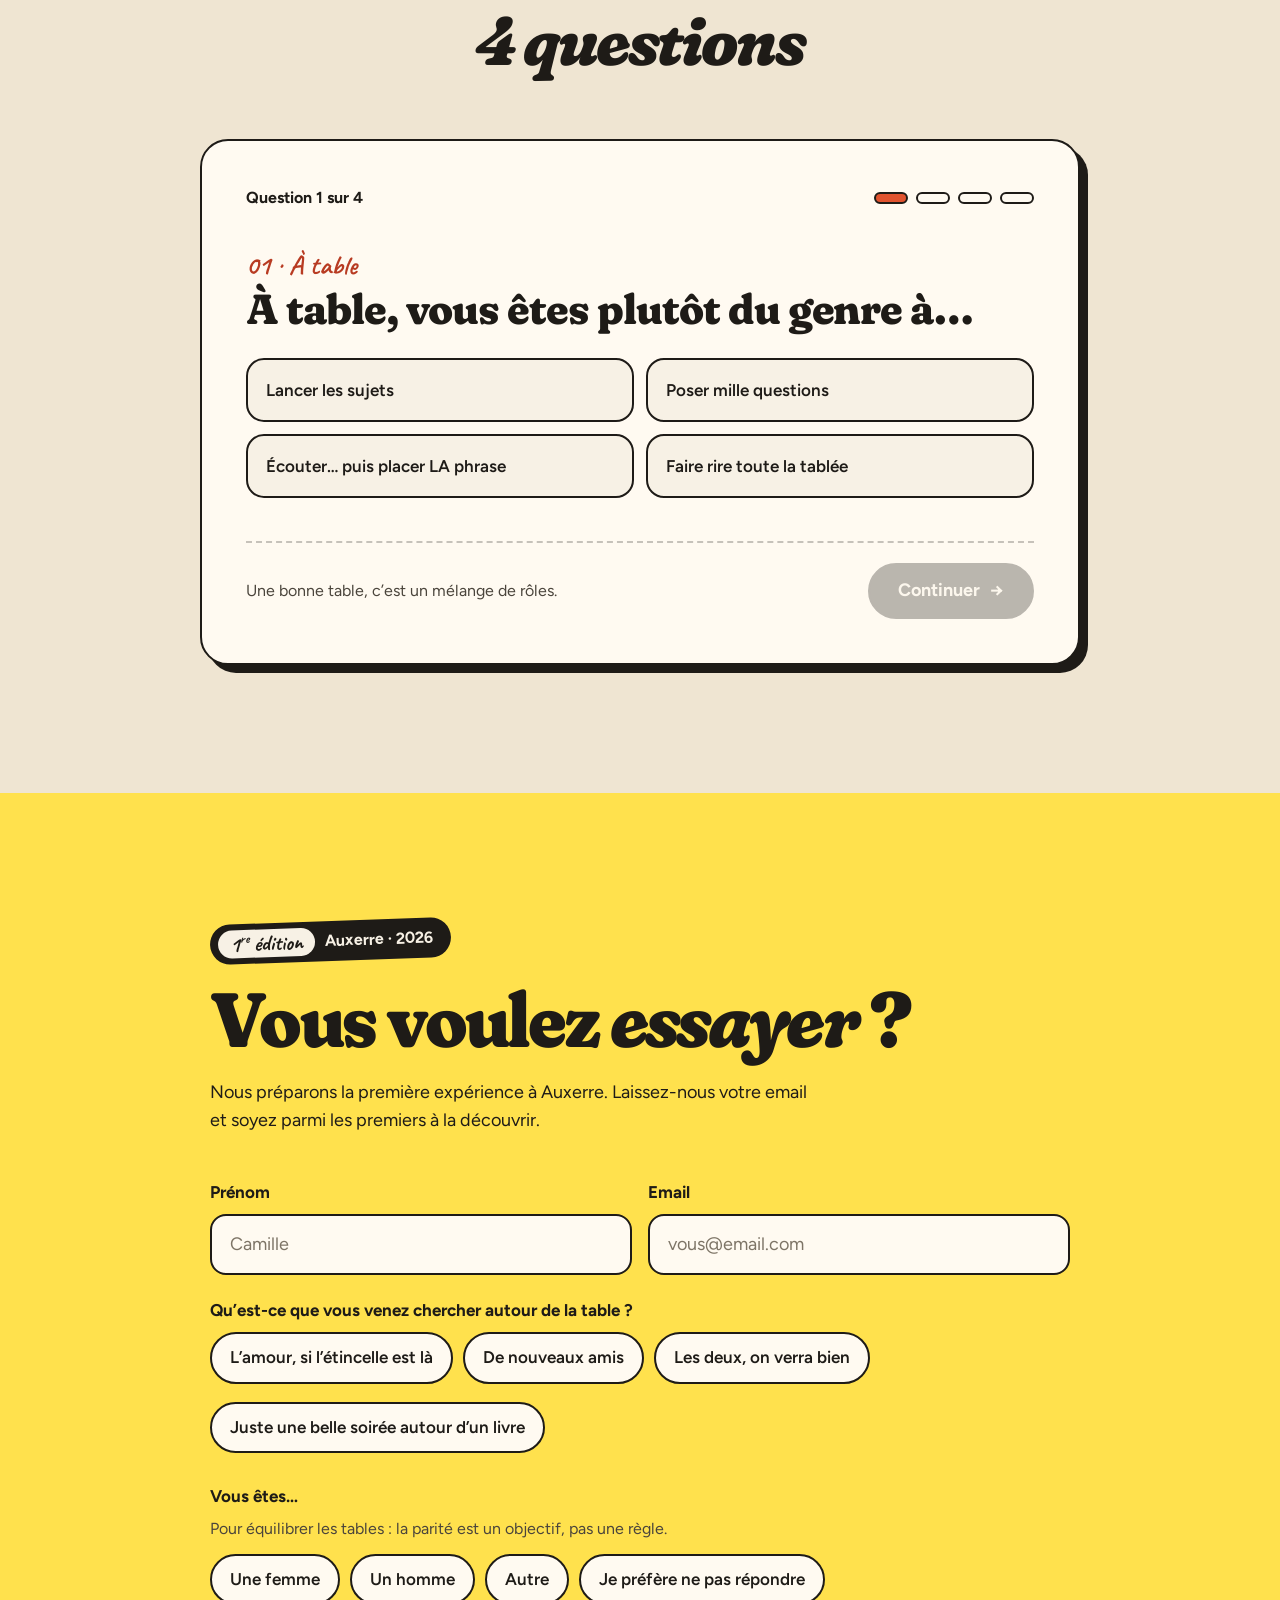
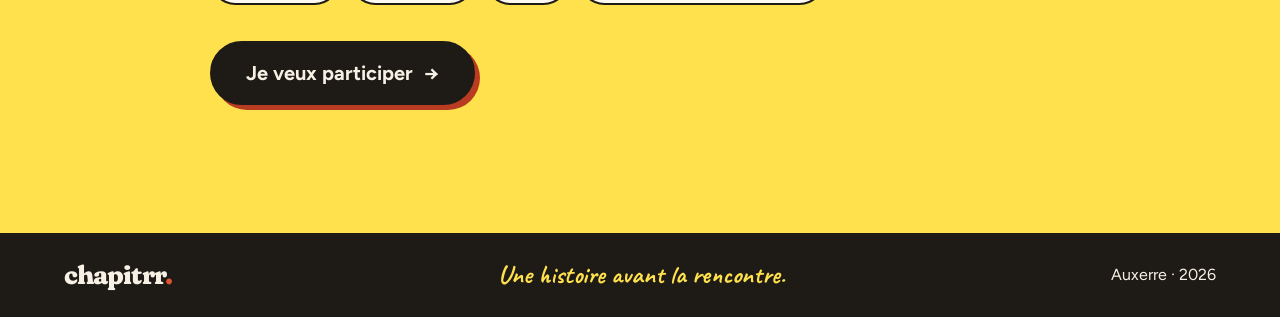
==== commit 28a31bb7: "v2.6" ====
--- a/landing-book-match-v2/index.html
+++ b/landing-book-match-v2/index.html
@@ -66,7 +66,7 @@
               <figcaption class="hand"><span class="cap-num">1</span> le livre arrive</figcaption>
             </figure>
             <figure class="polaroid" data-pos="1" aria-hidden="true">
-              <img src="https://images.unsplash.com/photo-1512508561942-18fbe6d5d0cf?auto=format&fit=crop&crop=focalpoint&fp-x=0.5&fp-y=0.69&fp-z=1.6&w=1200&h=800&q=80" alt="Vue du dessus : une personne en pull orange lit, un livre ouvert sur les genoux, une tasse de café à la main" width="1200" height="800">
+              <img src="https://images.pexels.com/photos/6496136/pexels-photo-6496136.jpeg?auto=compress&cs=tinysrgb&fit=crop&w=1200&h=800" alt="Une jeune femme à lunettes, en pull rouge, sourit en lisant un livre près d’une fenêtre" width="1200" height="800">
               <figcaption class="hand"><span class="cap-num">2</span> dix jours pour le lire</figcaption>
             </figure>
             <figure class="polaroid" data-pos="2" aria-hidden="true">
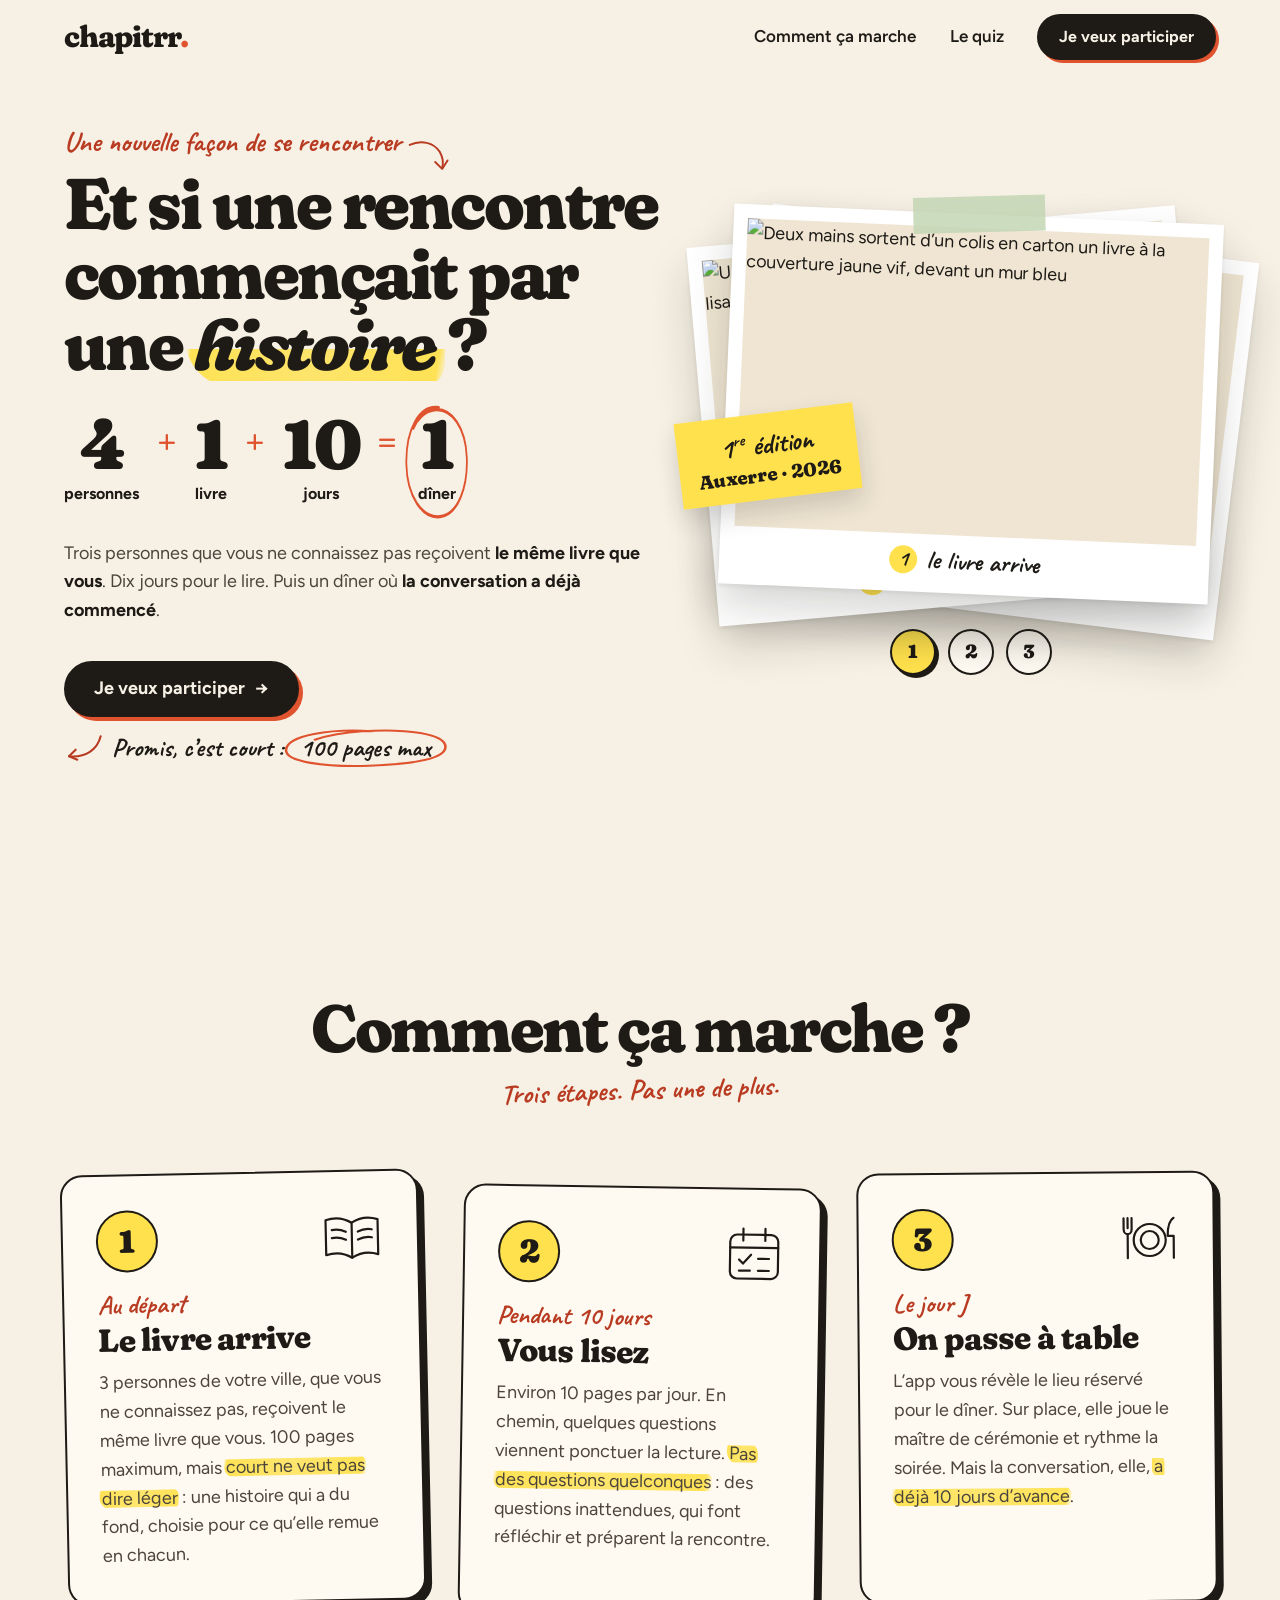
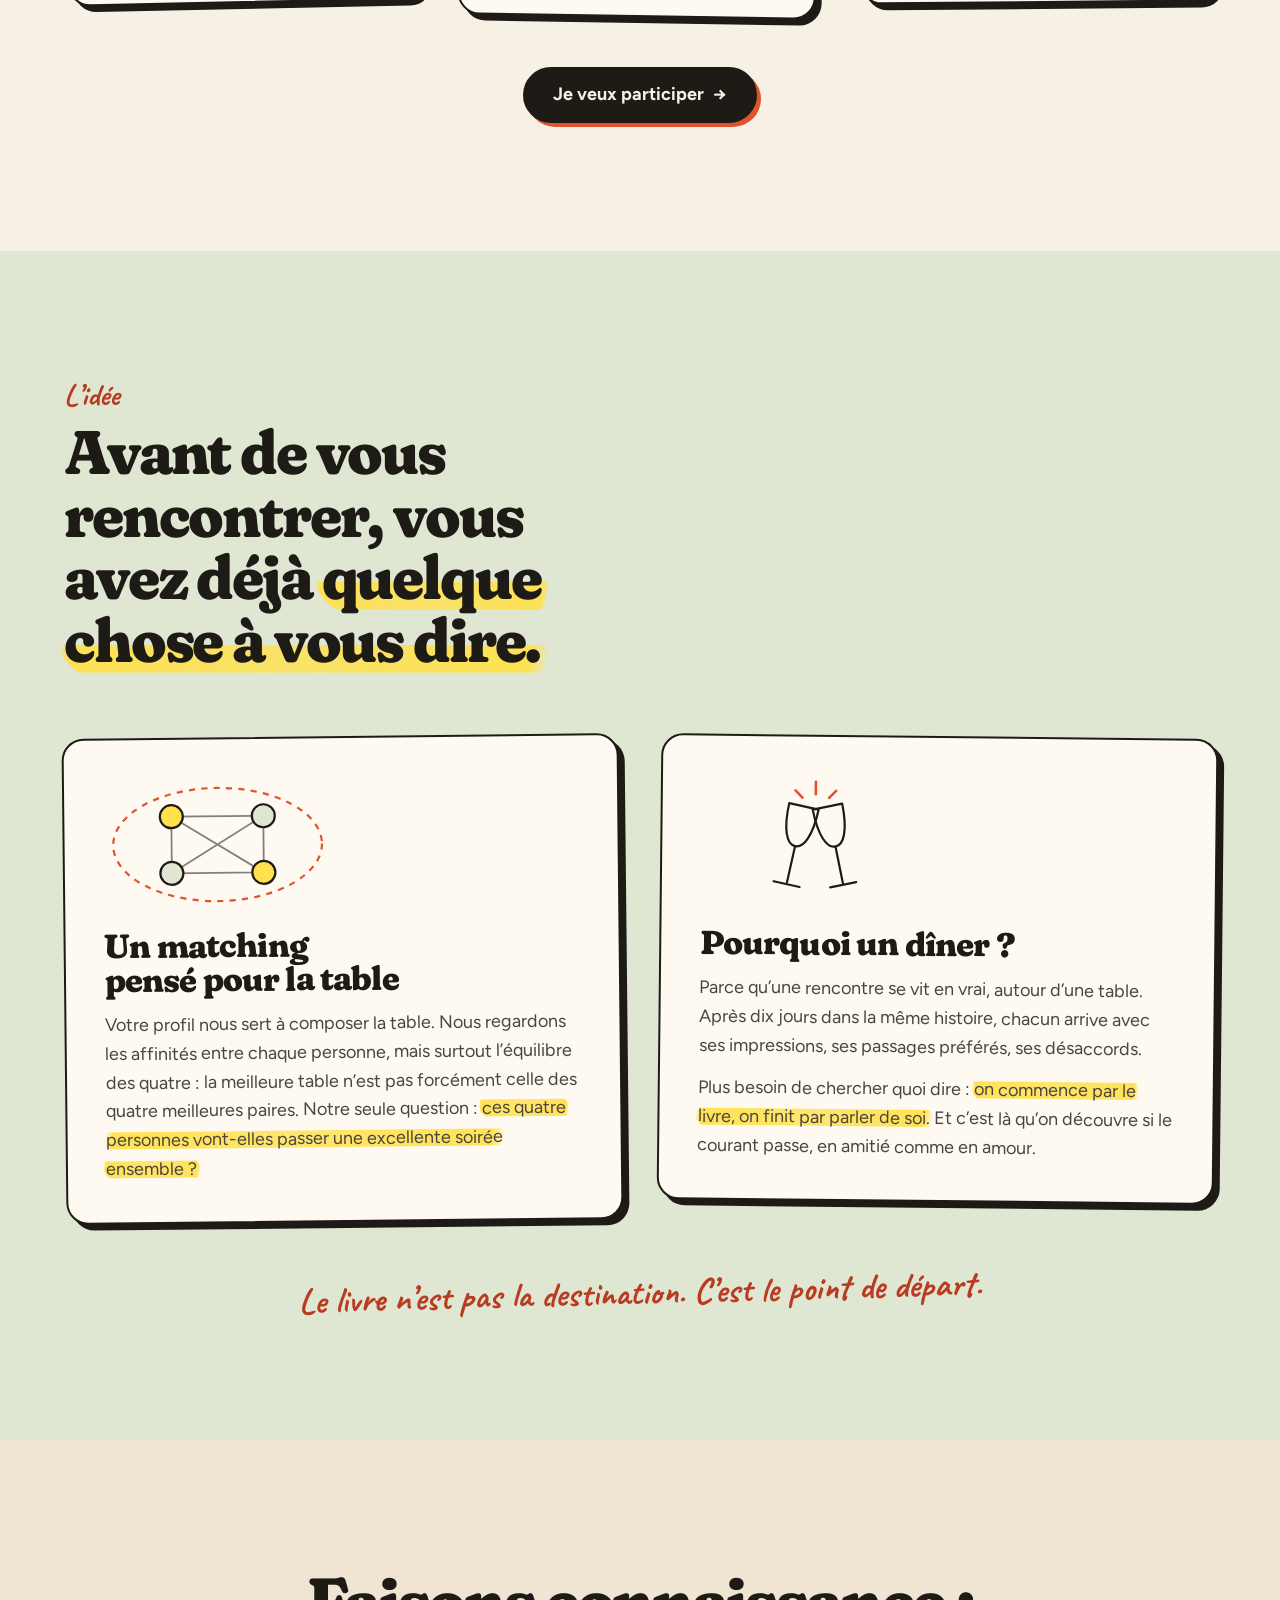
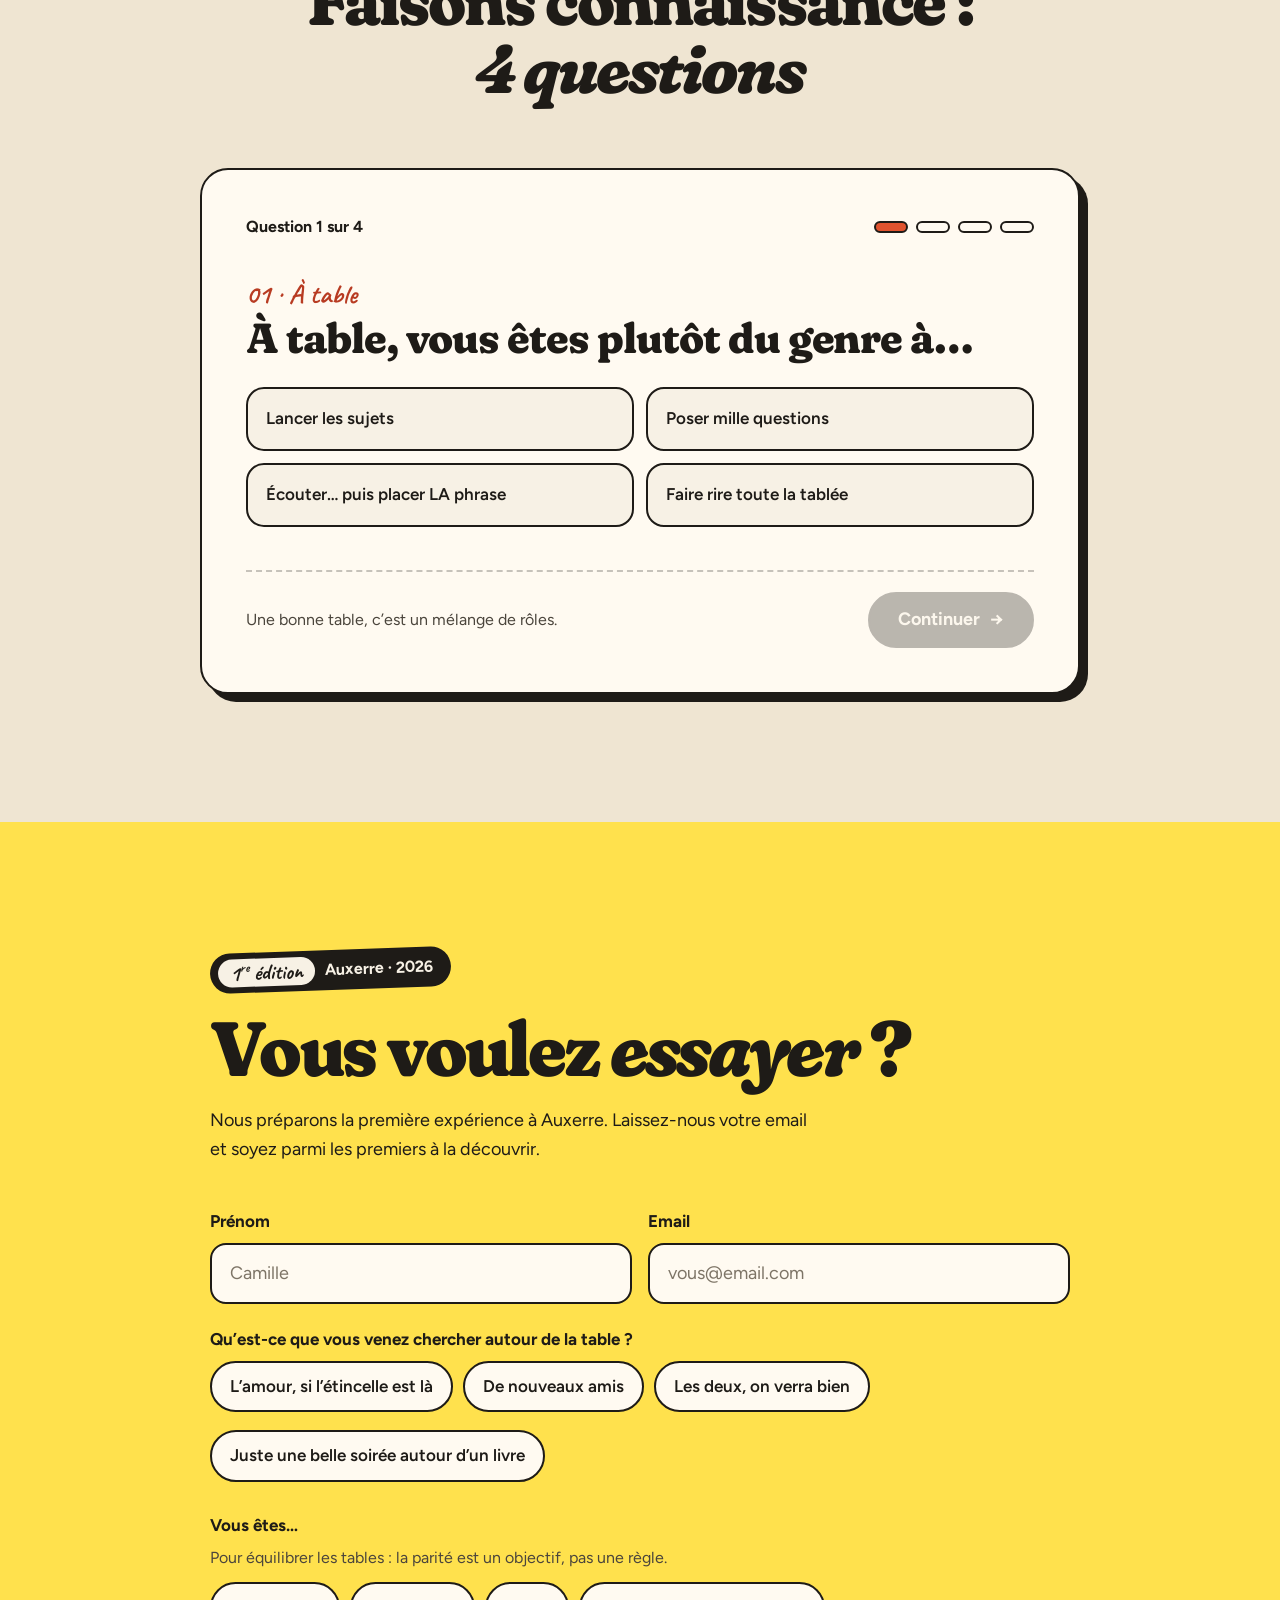
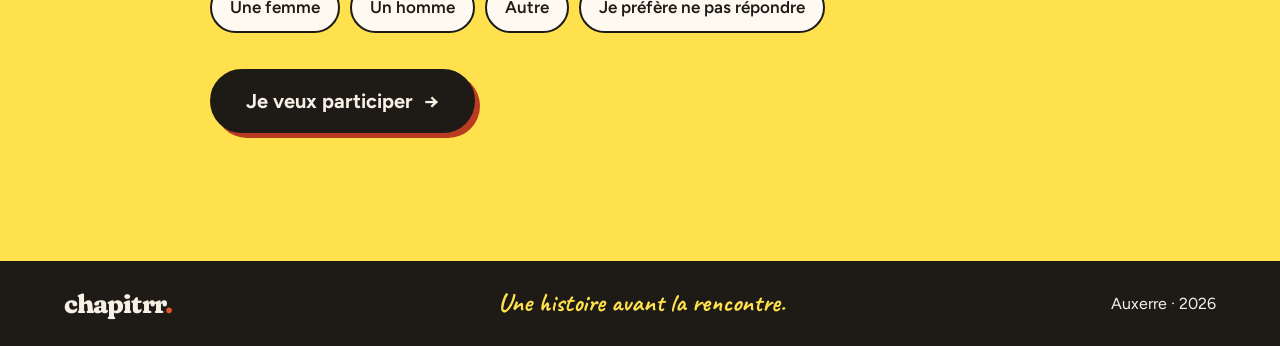
==== commit bfe9defb: "v2.7" ====
--- a/landing-book-match-v2/index.html
+++ b/landing-book-match-v2/index.html
@@ -62,7 +62,7 @@
         <div class="stack-wrap">
           <div class="polaroid-stack" id="heroSlider" role="group" aria-roledescription="carrousel" aria-label="Les 3 étapes en photos">
             <figure class="polaroid" data-pos="0">
-              <img src="https://images.unsplash.com/photo-1604648717742-f93ce63fc25c?auto=format&fit=crop&crop=focalpoint&fp-x=0.42&fp-y=0.4&fp-z=1.25&w=1200&h=800&q=80" alt="Deux mains sur un livre emballé dans du papier kraft, noué d’un ruban rouge" width="1200" height="800">
+              <img src="https://images.unsplash.com/photo-1776278726433-1cd96688ca7d?auto=format&fit=crop&w=1200&h=800&q=80" alt="Deux mains sortent d’un colis en carton un livre à la couverture jaune vif, devant un mur bleu" width="1200" height="800">
               <figcaption class="hand"><span class="cap-num">1</span> le livre arrive</figcaption>
             </figure>
             <figure class="polaroid" data-pos="1" aria-hidden="true">
@@ -98,7 +98,7 @@
           </div>
           <p class="step-when hand">Au départ</p>
           <h3>Le livre arrive</h3>
-          <p>3 personnes que vous ne connaissez pas reçoivent le même livre que vous. 100&nbsp;pages maximum, mais <mark>court ne veut pas dire léger</mark>&nbsp;: une histoire qui a du fond, choisie pour ce qu’elle remue en chacun.</p>
+          <p>3 personnes de votre ville, que vous ne connaissez pas, reçoivent le même livre que vous. 100&nbsp;pages maximum, mais <mark>court ne veut pas dire léger</mark>&nbsp;: une histoire qui a du fond, choisie pour ce qu’elle remue en chacun.</p>
         </li>
         <li class="step">
           <div class="step-top">
@@ -116,7 +116,7 @@
           </div>
           <p class="step-when hand">Le jour&nbsp;J</p>
           <h3>On passe à table</h3>
-          <p>Vous vous retrouvez à 4 autour d’un dîner. L’app joue le maître de cérémonie et rythme la soirée. Mais la conversation, elle, <mark>a déjà 10&nbsp;jours d’avance</mark>.</p>
+          <p>L’app vous révèle le lieu réservé pour le dîner. Sur place, elle joue le maître de cérémonie et rythme la soirée. Mais la conversation, elle, <mark>a déjà 10&nbsp;jours d’avance</mark>.</p>
         </li>
       </ol>
 
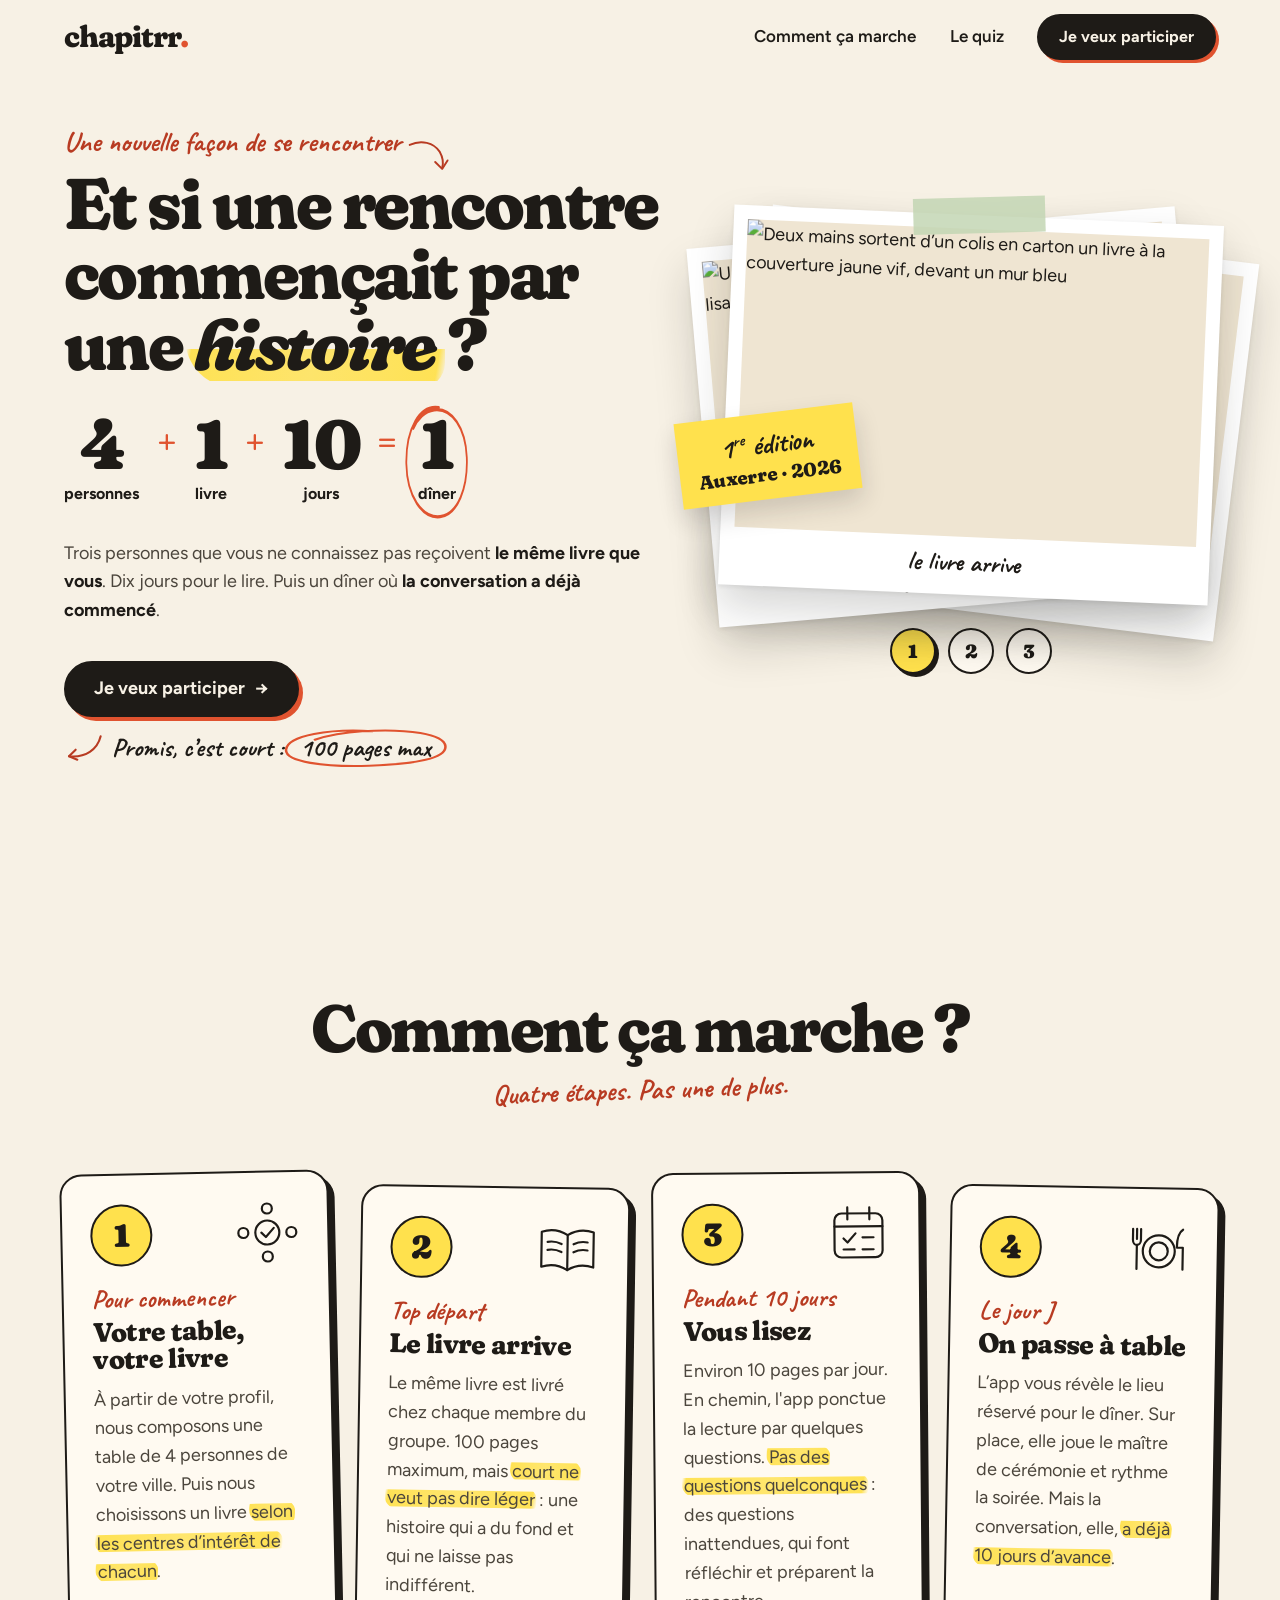
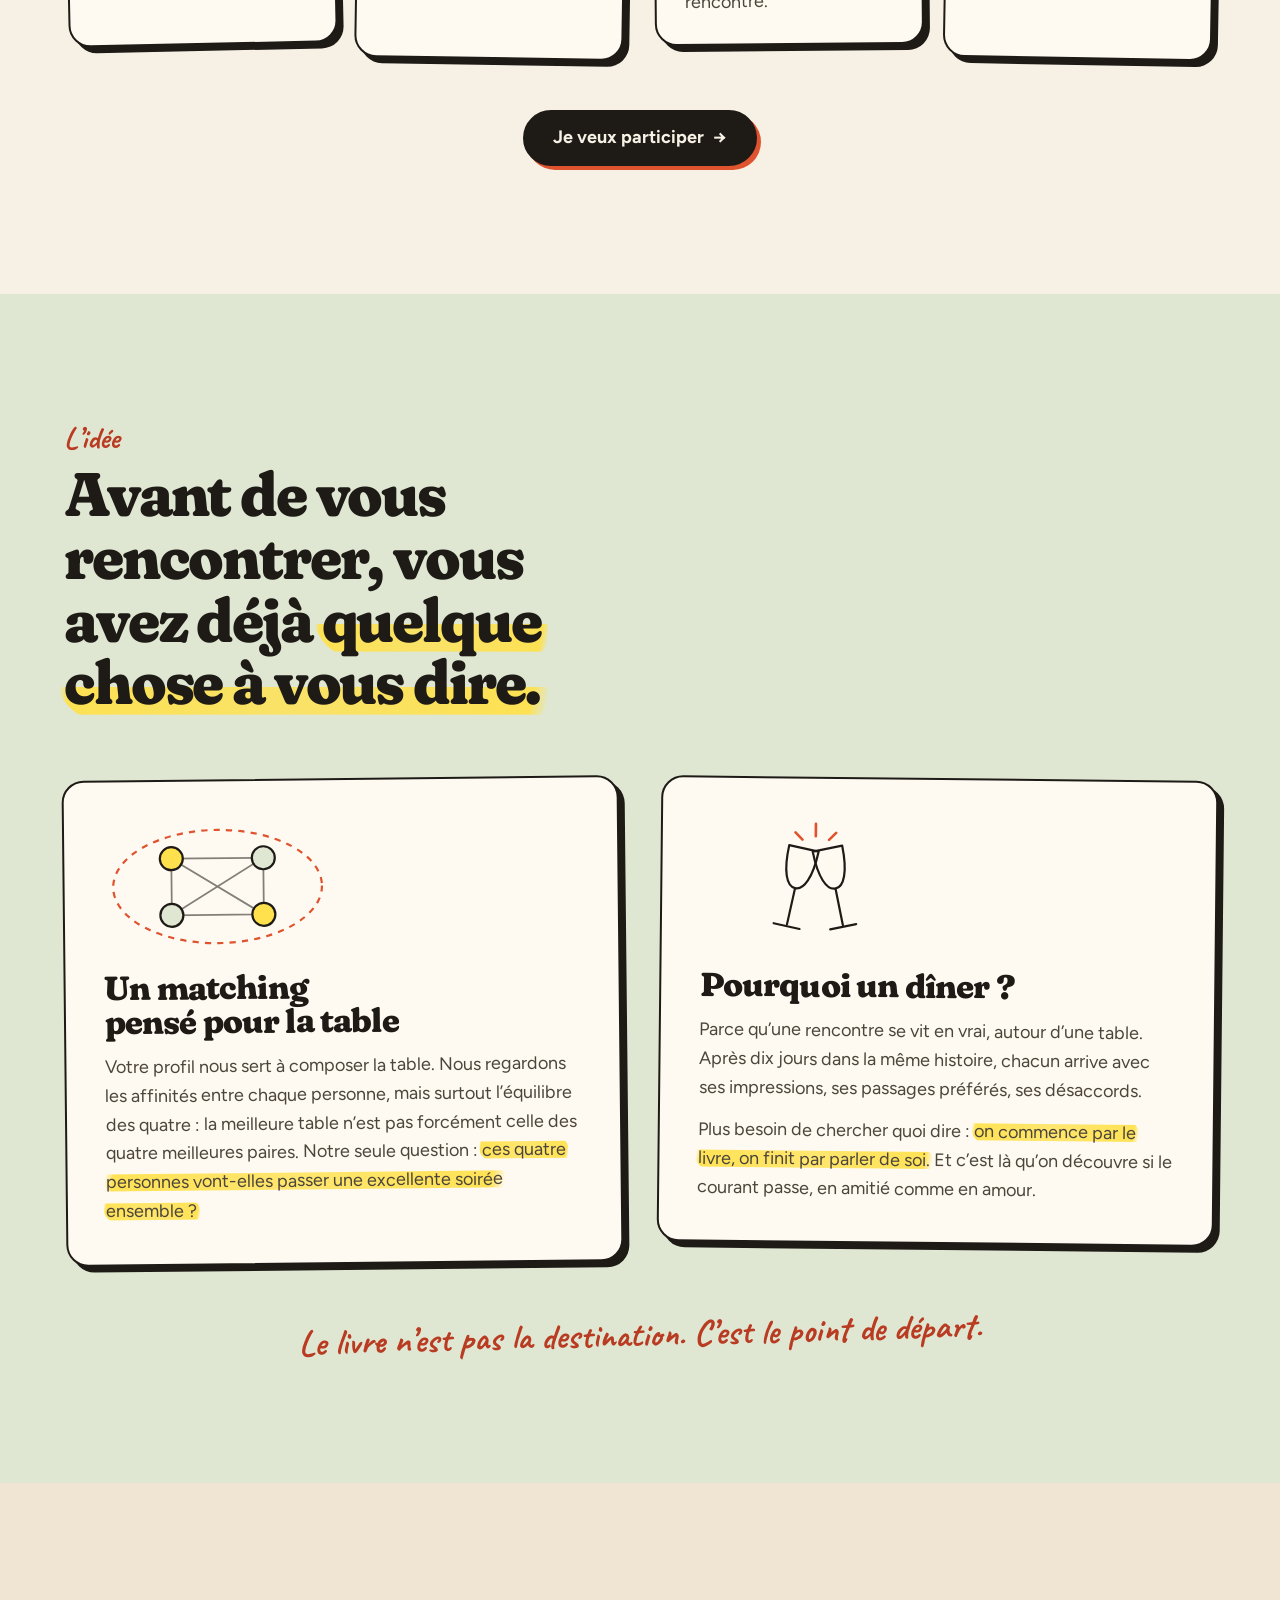
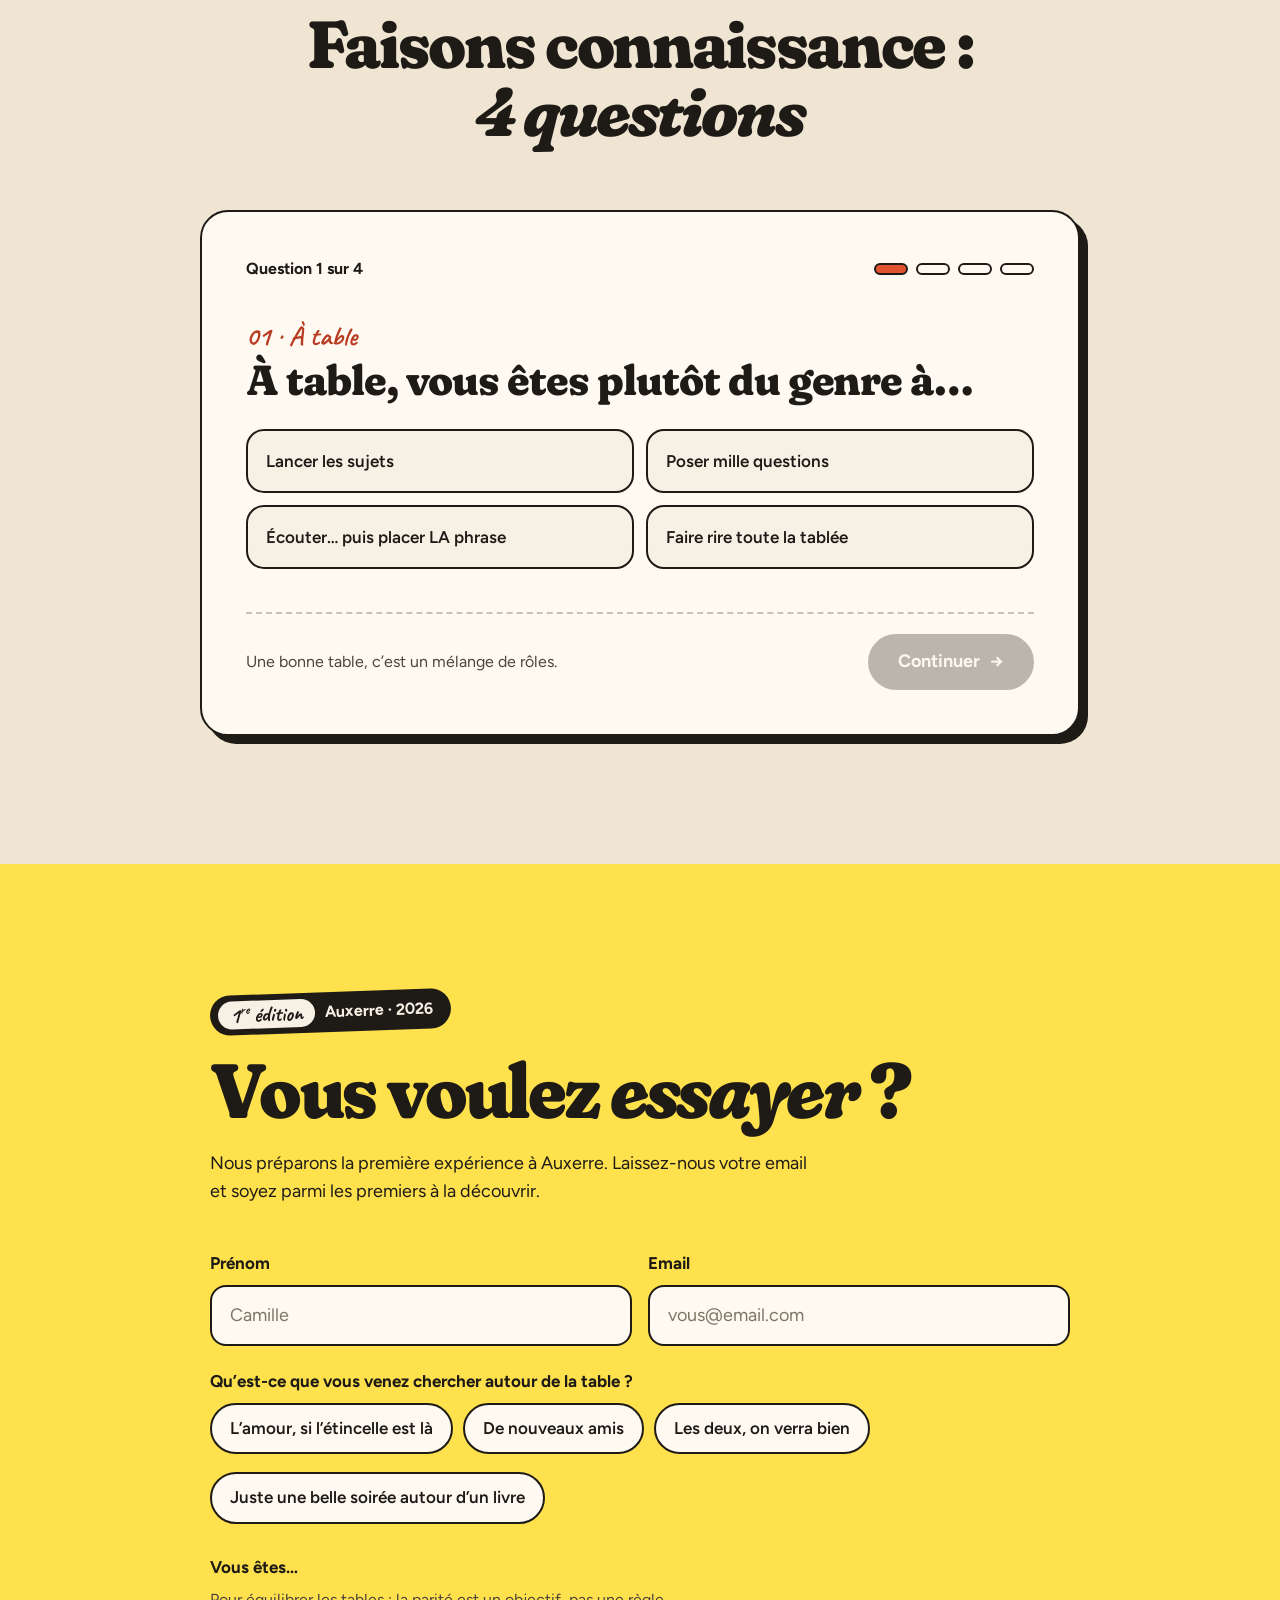
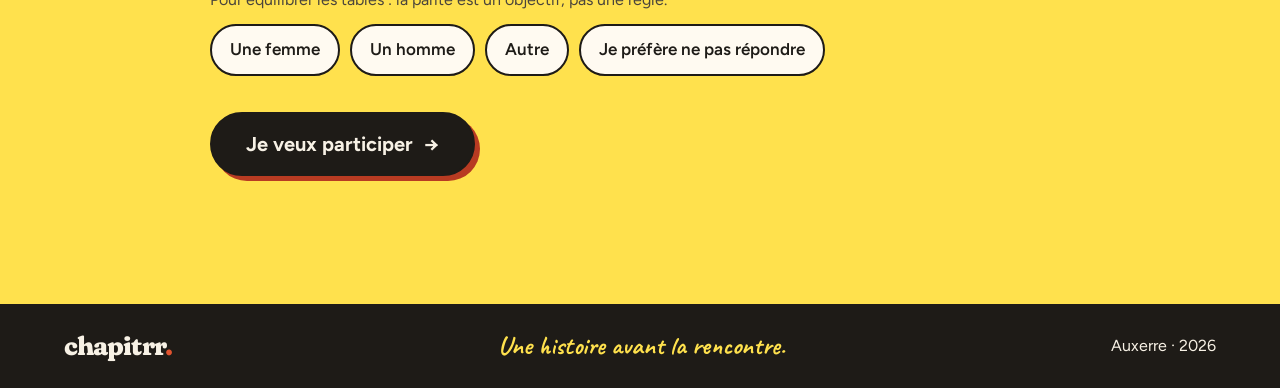
==== commit 3eb83db6: "v2.8" ====
--- a/landing-book-match-v2/index.html
+++ b/landing-book-match-v2/index.html
@@ -60,26 +60,26 @@
 
       <div class="hero-visual">
         <div class="stack-wrap">
-          <div class="polaroid-stack" id="heroSlider" role="group" aria-roledescription="carrousel" aria-label="Les 3 étapes en photos">
+          <div class="polaroid-stack" id="heroSlider" role="group" aria-roledescription="carrousel" aria-label="Le parcours en photos">
             <figure class="polaroid" data-pos="0">
               <img src="https://images.unsplash.com/photo-1776278726433-1cd96688ca7d?auto=format&fit=crop&w=1200&h=800&q=80" alt="Deux mains sortent d’un colis en carton un livre à la couverture jaune vif, devant un mur bleu" width="1200" height="800">
-              <figcaption class="hand"><span class="cap-num">1</span> le livre arrive</figcaption>
+              <figcaption class="hand">le livre arrive</figcaption>
             </figure>
             <figure class="polaroid" data-pos="1" aria-hidden="true">
               <img src="https://images.pexels.com/photos/6496136/pexels-photo-6496136.jpeg?auto=compress&cs=tinysrgb&fit=crop&w=1200&h=800" alt="Une jeune femme à lunettes, en pull rouge, sourit en lisant un livre près d’une fenêtre" width="1200" height="800">
-              <figcaption class="hand"><span class="cap-num">2</span> dix jours pour le lire</figcaption>
+              <figcaption class="hand">dix jours pour le lire</figcaption>
             </figure>
             <figure class="polaroid" data-pos="2" aria-hidden="true">
               <img src="https://images.pexels.com/photos/6954047/pexels-photo-6954047.jpeg?auto=compress&cs=tinysrgb&fit=crop&w=1200&h=800" alt="Deux femmes et deux hommes trinquent de part et d’autre d’une table de dîner éclairée à la bougie" width="1200" height="800">
-              <figcaption class="hand"><span class="cap-num">3</span> on passe à table</figcaption>
+              <figcaption class="hand">on passe à table</figcaption>
             </figure>
           </div>
           <p class="sticky-note"><span class="hand">1<sup>re</sup> édition</span> <strong>Auxerre · 2026</strong></p>
         </div>
-        <div class="slider-nav" role="group" aria-label="Choisir une étape">
-          <button class="slider-dot" type="button" aria-pressed="true" aria-label="Étape 1 : le livre arrive">1</button>
-          <button class="slider-dot" type="button" aria-pressed="false" aria-label="Étape 2 : dix jours pour le lire">2</button>
-          <button class="slider-dot" type="button" aria-pressed="false" aria-label="Étape 3 : on passe à table">3</button>
+        <div class="slider-nav" role="group" aria-label="Choisir une photo">
+          <button class="slider-dot" type="button" aria-pressed="true" aria-label="Photo 1 : le livre arrive">1</button>
+          <button class="slider-dot" type="button" aria-pressed="false" aria-label="Photo 2 : dix jours pour le lire">2</button>
+          <button class="slider-dot" type="button" aria-pressed="false" aria-label="Photo 3 : on passe à table">3</button>
         </div>
       </div>
     </section>
@@ -87,31 +87,40 @@
     <section class="section how" id="comment" aria-labelledby="how-title">
       <div class="section-head">
         <h2 id="how-title">Comment ça marche&nbsp;?</h2>
-        <p class="note hand">Trois étapes. Pas une de plus.</p>
+        <p class="note hand">Quatre étapes. Pas une de plus.</p>
       </div>
 
       <ol class="steps">
         <li class="step">
           <div class="step-top">
             <span class="step-num" aria-hidden="true">1</span>
+            <svg class="doodle" viewBox="0 0 64 64" aria-hidden="true"><circle cx="32" cy="32" r="12"/><path d="M26 32l4.5 4.5 8-9"/><circle cx="32" cy="8" r="5"/><circle cx="56" cy="32" r="5"/><circle cx="32" cy="56" r="5"/><circle cx="8" cy="32" r="5"/></svg>
+          </div>
+          <p class="step-when hand">Pour commencer</p>
+          <h3>Votre table, votre livre</h3>
+          <p>À partir de votre profil, nous composons une table de 4&nbsp;personnes de votre ville. Puis nous choisissons un livre <mark>selon les centres d’intérêt de chacun</mark>.</p>
+        </li>
+        <li class="step">
+          <div class="step-top">
+            <span class="step-num" aria-hidden="true">2</span>
             <svg class="doodle" viewBox="0 0 64 64" aria-hidden="true"><path d="M32 18c-8-5-17-6-26-3v35c9-3 18-2 26 3 8-5 17-6 26-3V15c-9-3-18-2-26 3z"/><path d="M32 18v35"/><path d="M12 25c5-1 10 0 14 2M12 33c5-1 10 0 14 2M38 27c4-2 9-3 14-2M38 35c4-2 9-3 14-2"/></svg>
           </div>
-          <p class="step-when hand">Au départ</p>
+          <p class="step-when hand">Top départ</p>
           <h3>Le livre arrive</h3>
-          <p>3 personnes de votre ville, que vous ne connaissez pas, reçoivent le même livre que vous. 100&nbsp;pages maximum, mais <mark>court ne veut pas dire léger</mark>&nbsp;: une histoire qui a du fond, choisie pour ce qu’elle remue en chacun.</p>
-        </li>
-        <li class="step">
-          <div class="step-top">
-            <span class="step-num" aria-hidden="true">2</span>
+          <p>Le même livre est livré chez chaque membre du groupe. 100&nbsp;pages maximum, mais <mark>court ne veut pas dire léger</mark>&nbsp;: une histoire qui a du fond et qui ne laisse pas indifférent.</p>
+        </li>
+        <li class="step">
+          <div class="step-top">
+            <span class="step-num" aria-hidden="true">3</span>
             <svg class="doodle" viewBox="0 0 64 64" aria-hidden="true"><rect x="8" y="12" width="48" height="44" rx="7"/><path d="M8 25h48M21 6v12M43 6v12"/><path d="M17 37l4 4 8-9"/><path d="M36 36h11M17 48h11M36 48h11"/></svg>
           </div>
           <p class="step-when hand">Pendant 10&nbsp;jours</p>
           <h3>Vous lisez</h3>
-          <p>Environ 10&nbsp;pages par jour. En chemin, quelques questions viennent ponctuer la lecture. <mark>Pas des questions quelconques</mark>&nbsp;: des questions inattendues, qui font réfléchir et préparent la rencontre.</p>
-        </li>
-        <li class="step">
-          <div class="step-top">
-            <span class="step-num" aria-hidden="true">3</span>
+          <p>Environ 10&nbsp;pages par jour. En chemin, l'app ponctue la lecture par quelques questions. <mark>Pas des questions quelconques</mark>&nbsp;: des questions inattendues, qui font réfléchir et préparent la rencontre.</p>
+        </li>
+        <li class="step">
+          <div class="step-top">
+            <span class="step-num" aria-hidden="true">4</span>
             <svg class="doodle" viewBox="0 0 64 64" aria-hidden="true"><circle cx="34" cy="34" r="16"/><circle cx="34" cy="34" r="9"/><path d="M8 12v11c0 3 2 5 4 5v24M12 12v10M16 12v11c0 3-2 5-4 5"/><path d="M58 12c-5 3-6 10-6 18h6v22"/></svg>
           </div>
           <p class="step-when hand">Le jour&nbsp;J</p>
--- a/landing-book-match-v2/styles.css
+++ b/landing-book-match-v2/styles.css
@@ -21,6 +21,7 @@
 
 *, *::before, *::after { box-sizing: border-box; }
 [hidden] { display: none !important; }
+.nowrap { white-space: nowrap; }
 
 html { scroll-behavior: smooth; scroll-padding-top: 88px; -webkit-text-size-adjust: 100%; }
 body {
@@ -226,11 +227,12 @@
 .section-cta { display: flex; justify-content: center; margin-top: clamp(40px, 5vw, 64px); }
 
 /* Comment ça marche */
-.steps { display: grid; grid-template-columns: repeat(3, minmax(0, 1fr)); gap: clamp(20px, 3vw, 40px); max-width: 1180px; margin: 0 auto; padding: 0; list-style: none; }
-.step { padding: clamp(24px, 2.6vw, 34px); background: var(--card); border: 2px solid var(--ink); border-radius: var(--radius); box-shadow: 6px 6px 0 var(--ink); }
+.steps { display: grid; grid-template-columns: repeat(4, minmax(0, 1fr)); gap: clamp(18px, 2vw, 28px); max-width: 1320px; margin: 0 auto; padding: 0; list-style: none; }
+.step { padding: clamp(22px, 2.2vw, 30px); background: var(--card); border: 2px solid var(--ink); border-radius: var(--radius); box-shadow: 6px 6px 0 var(--ink); }
 .step:nth-child(1) { transform: rotate(-1.2deg); }
 .step:nth-child(2) { transform: rotate(.9deg) translateY(14px); }
 .step:nth-child(3) { transform: rotate(-.5deg); }
+.step:nth-child(4) { transform: rotate(1deg) translateY(14px); }
 .step-top { display: flex; align-items: center; justify-content: space-between; margin-bottom: 18px; }
 .step-num {
   display: grid; place-items: center; width: 62px; height: 62px;
@@ -239,7 +241,7 @@
 }
 .doodle { width: 64px; height: 64px; fill: none; stroke: var(--ink); stroke-width: 2.2; stroke-linecap: round; stroke-linejoin: round; }
 .step-when { margin-bottom: 4px; font-size: 26px; color: var(--tomato-deep); }
-.step h3 { margin-bottom: 12px; font-size: clamp(28px, 2.5vw, 36px); }
+.step h3 { margin-bottom: 12px; font-size: clamp(26px, 2.1vw, 32px); }
 .step p:last-child { color: var(--ink-soft); }
 
 /* L'idée */
@@ -353,10 +355,16 @@
 @media (max-width: 980px) {
   .hero { grid-template-columns: 1fr; }
   .hero-visual { width: min(92%, 460px); margin-top: 8px; }
+  .idea-inner { grid-template-columns: 1fr; }
+  .idea-points { grid-template-columns: 1fr; max-width: 640px; }
+}
+@media (max-width: 1180px) {
+  .steps { grid-template-columns: repeat(2, minmax(0, 1fr)); max-width: 860px; }
+}
+@media (max-width: 700px) {
   .steps { grid-template-columns: 1fr; max-width: 560px; }
   .step:nth-child(2) { transform: rotate(.9deg); }
-  .idea-inner { grid-template-columns: 1fr; }
-  .idea-points { grid-template-columns: 1fr; max-width: 640px; }
+  .step:nth-child(4) { transform: rotate(1deg); }
 }
 @media (max-width: 760px) {
   .nav-link { display: none; }
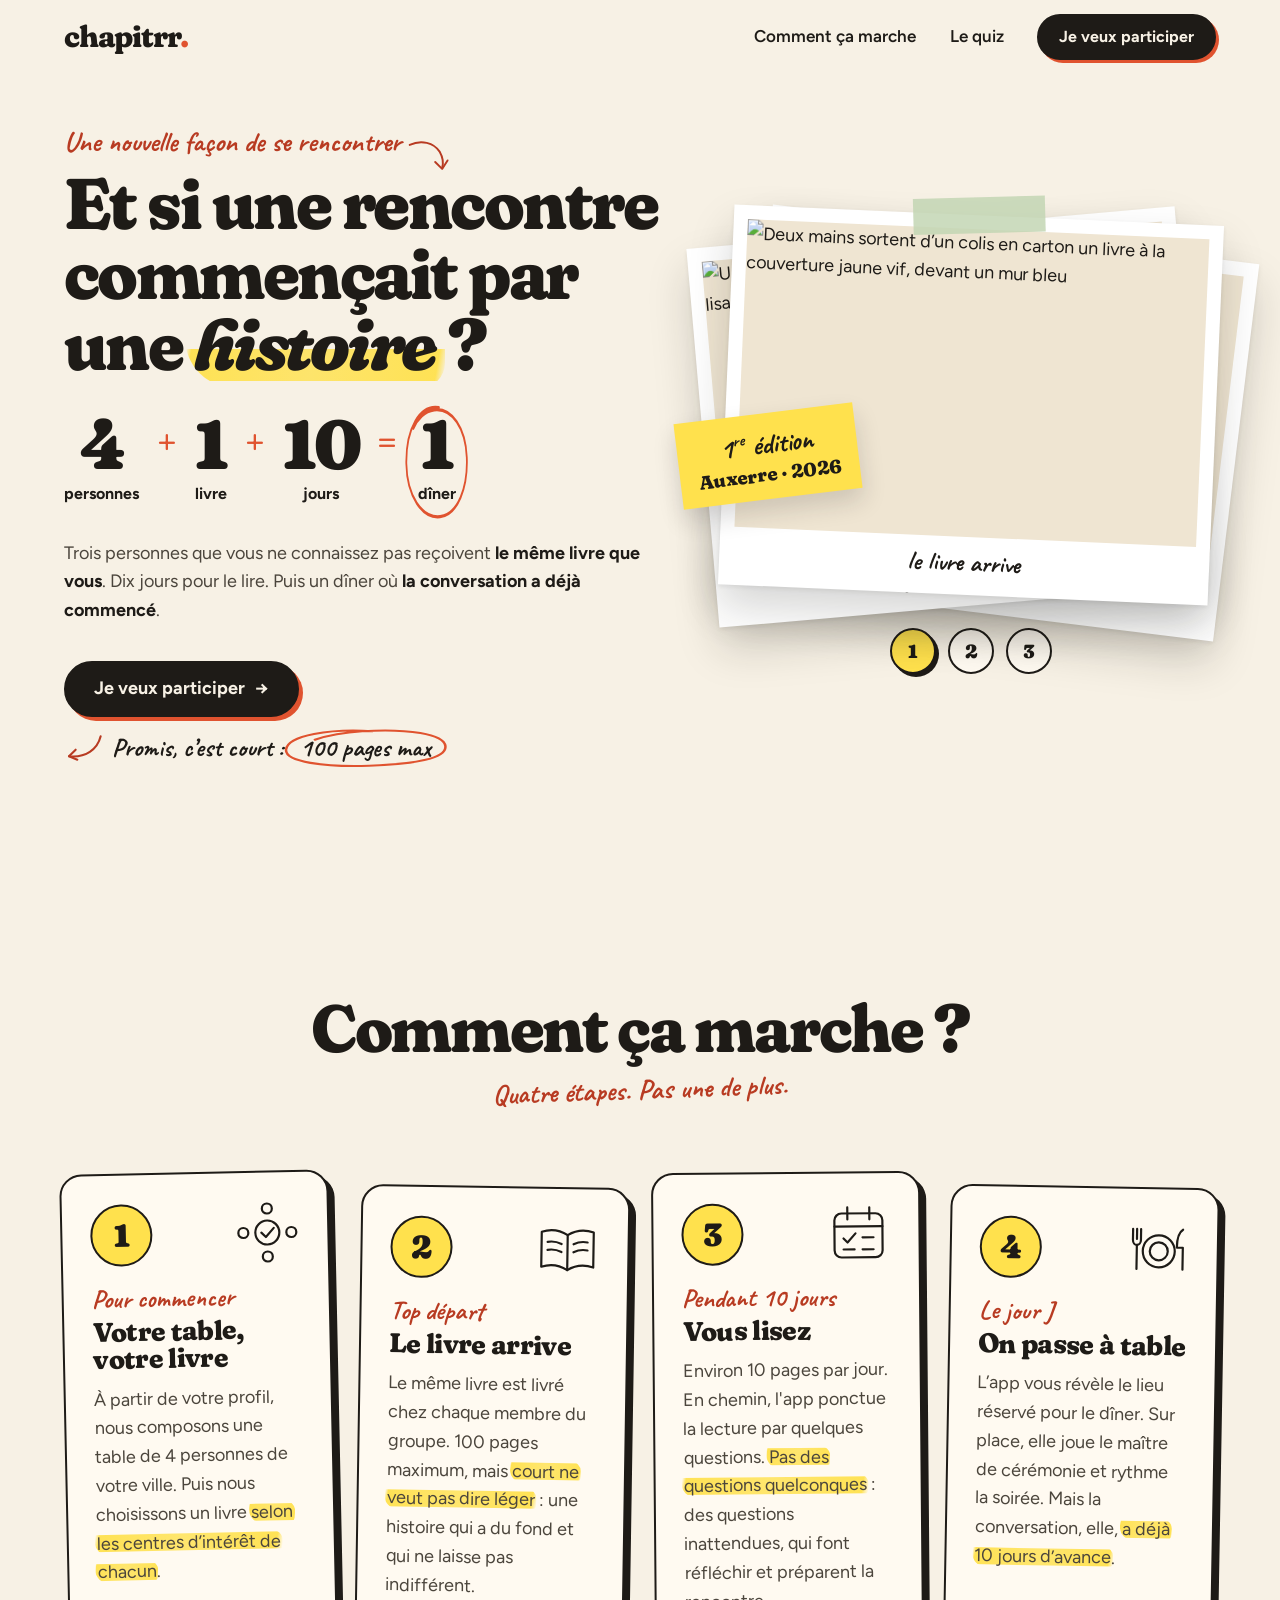
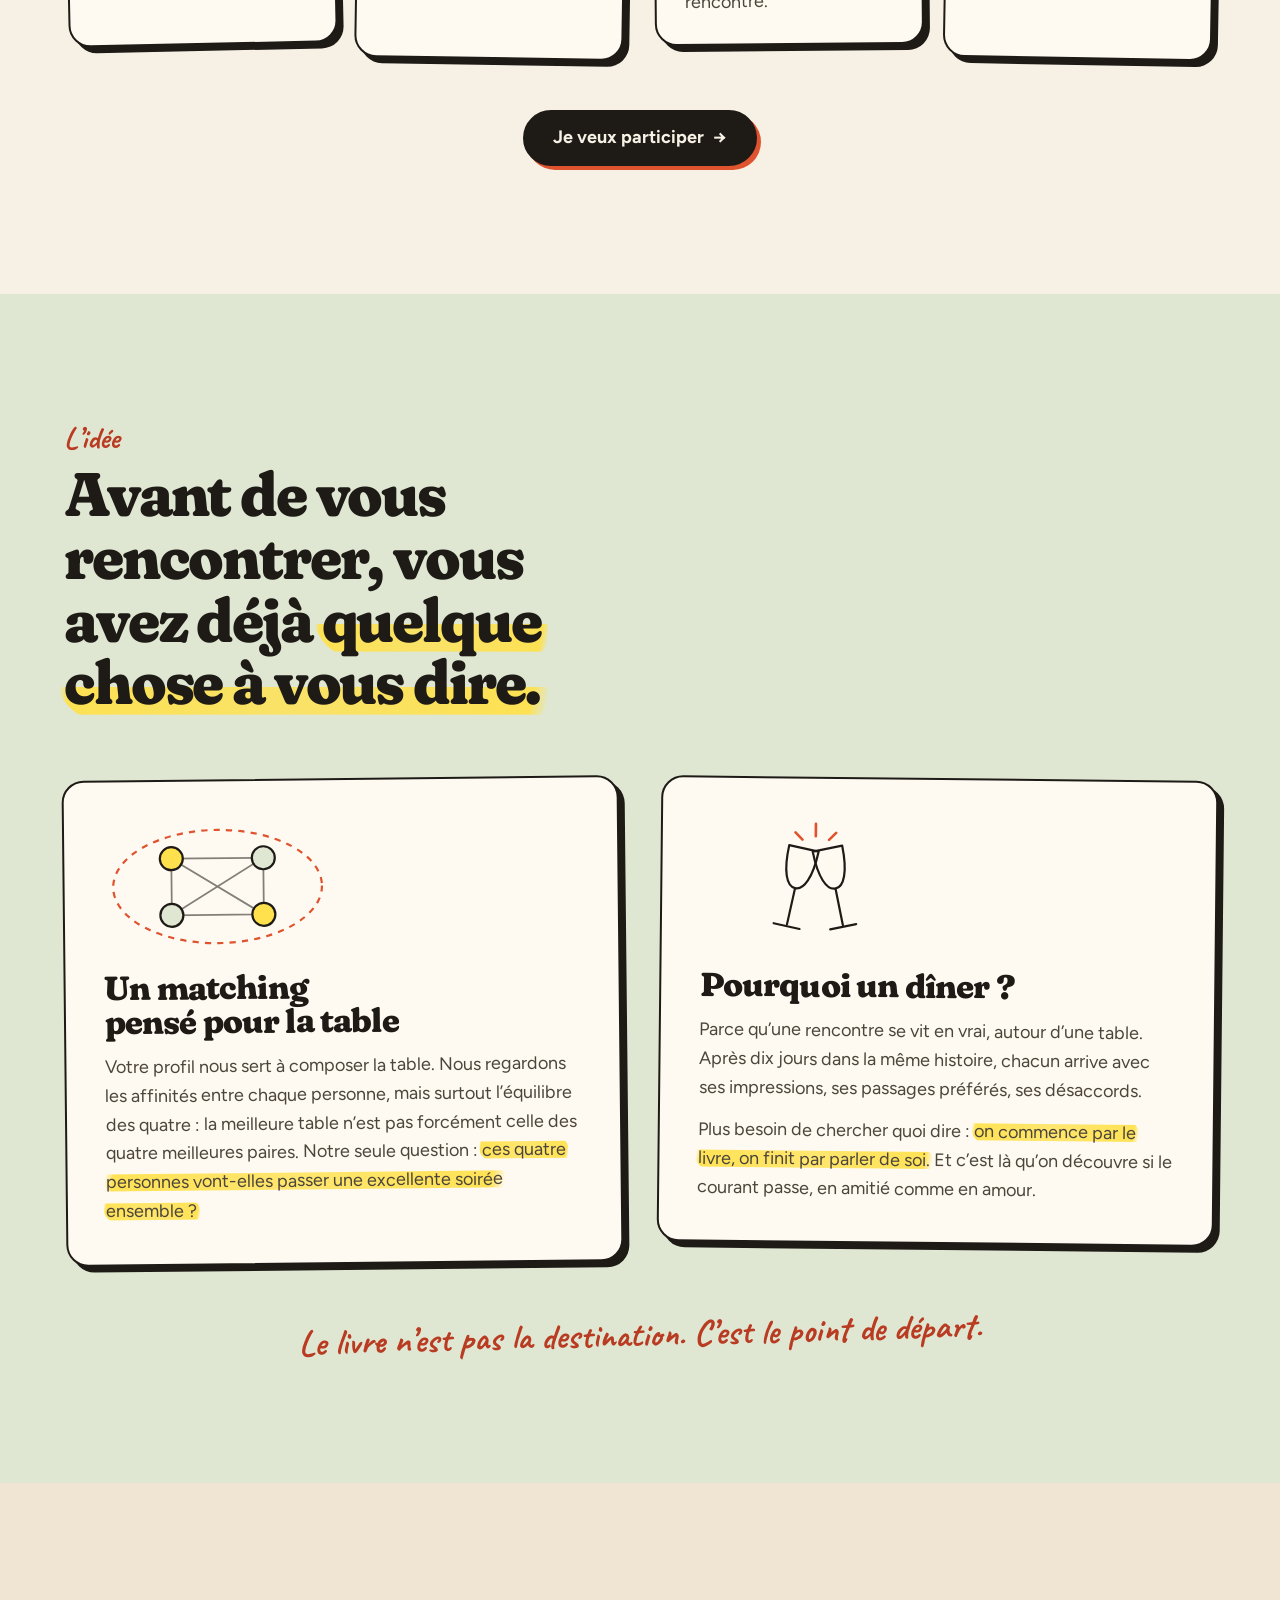
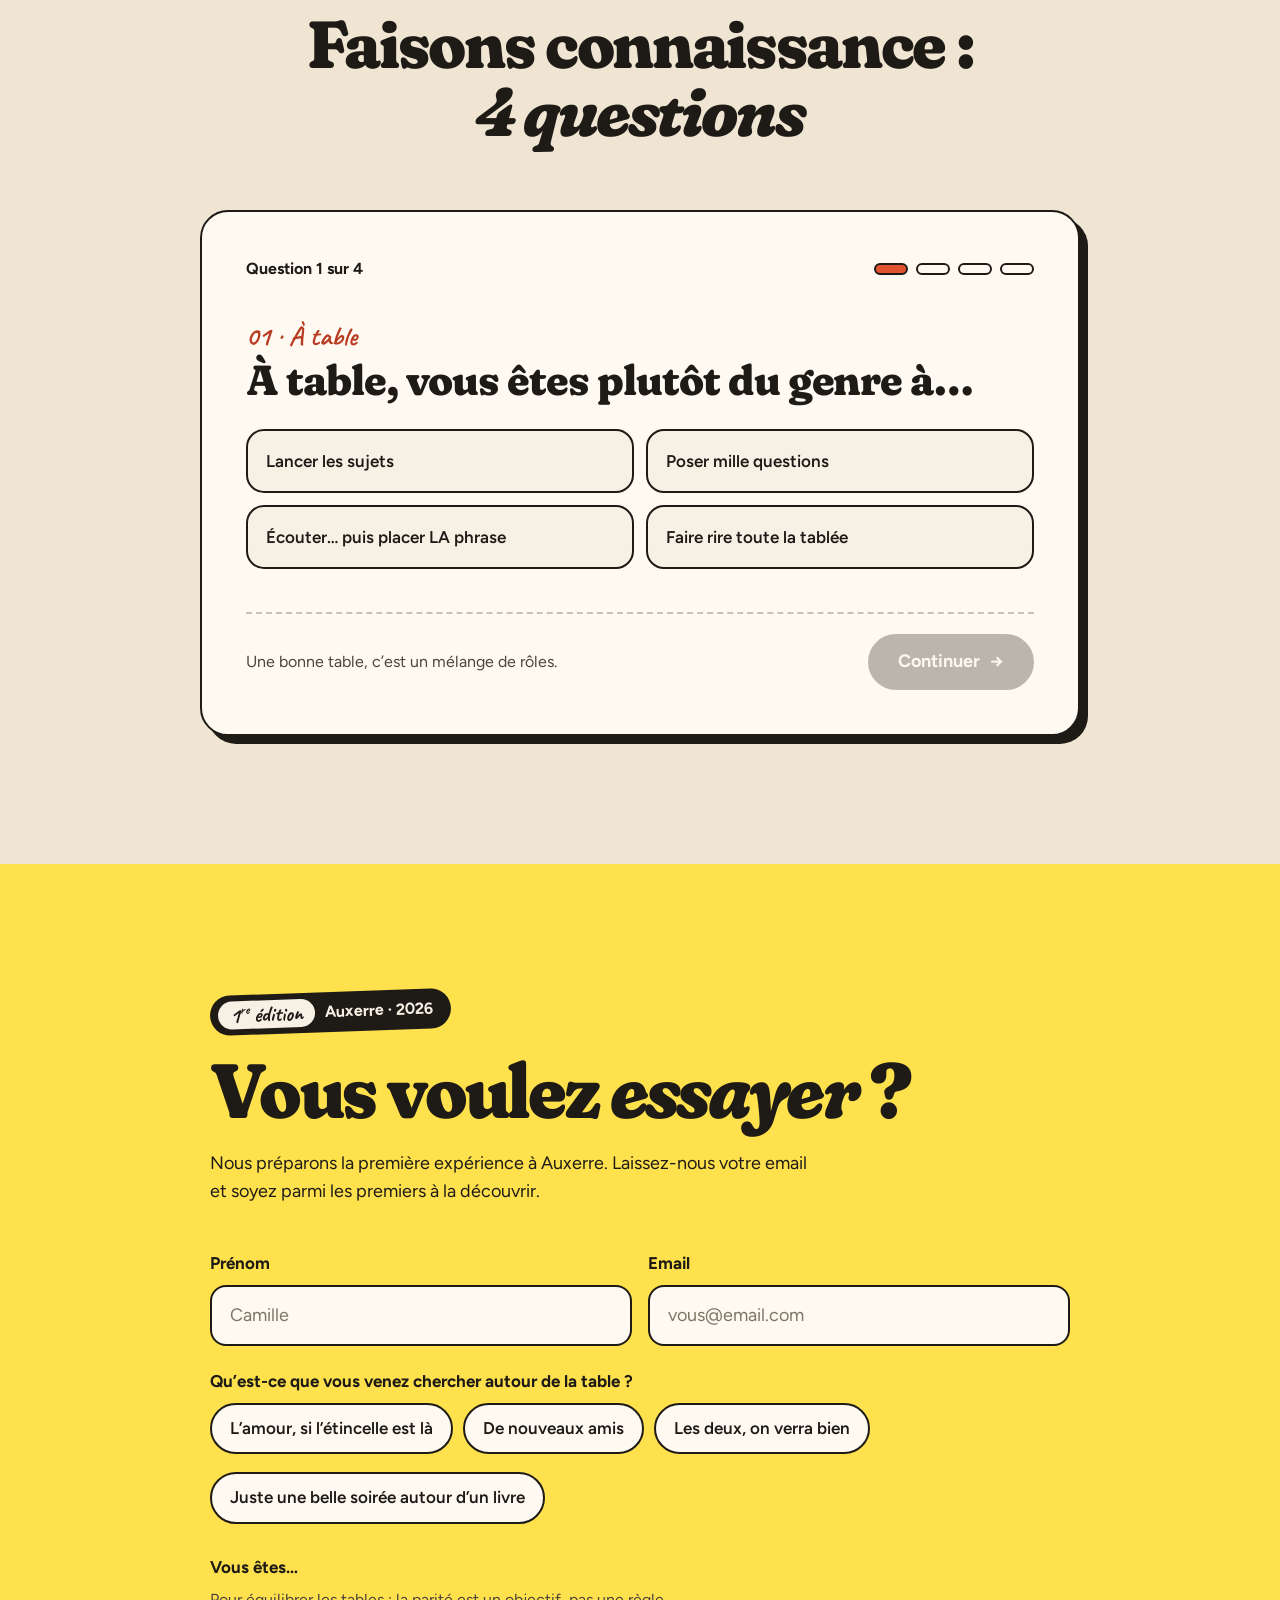
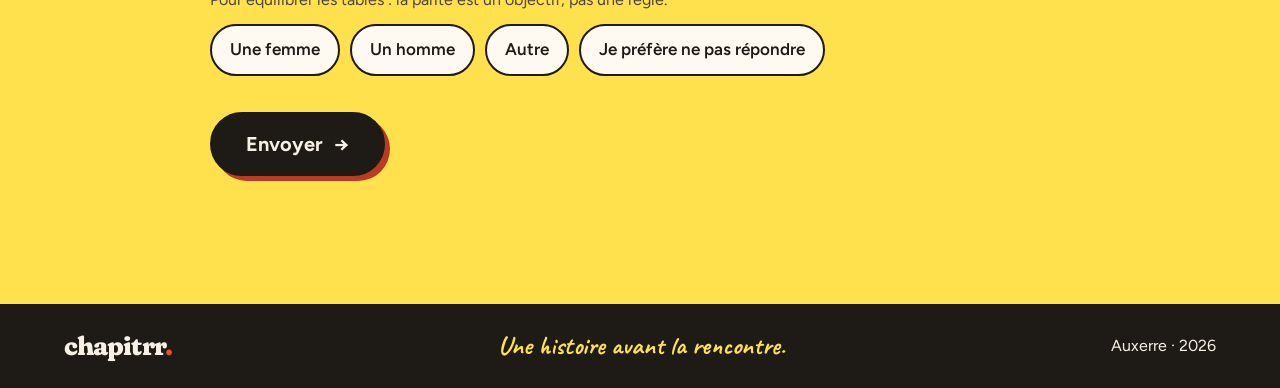
==== commit c2bd4327: "v2.9" ====
--- a/landing-book-match-v2/index.html
+++ b/landing-book-match-v2/index.html
@@ -211,10 +211,10 @@
         <h2 id="signup-title">Vous voulez <em>essayer</em>&nbsp;?</h2>
         <p class="section-lead">Nous préparons la première expérience à Auxerre. Laissez-nous votre email et soyez parmi les premiers à la découvrir.</p>
 
-        <form class="signup-form" id="signupForm">
+        <form class="signup-form" id="signupForm" action="https://formspree.io/f/xaeqwzon" method="POST">
           <div class="field">
-            <label for="firstName">Prénom</label>
-            <input id="firstName" name="firstName" type="text" autocomplete="given-name" placeholder="Camille" required>
+            <label for="prenom">Prénom</label>
+            <input id="prenom" name="prenom" type="text" autocomplete="given-name" placeholder="Camille" required>
           </div>
           <div class="field">
             <label for="email">Email</label>
@@ -223,23 +223,28 @@
           <fieldset class="field wide">
             <legend>Qu’est-ce que vous venez chercher autour de la table&nbsp;?</legend>
             <div class="chips">
-              <label class="chip"><input type="radio" name="intent" value="amour" required><span>L’amour, si l’étincelle est là</span></label>
-              <label class="chip"><input type="radio" name="intent" value="amitie"><span>De nouveaux amis</span></label>
-              <label class="chip"><input type="radio" name="intent" value="ouvert"><span>Les deux, on verra bien</span></label>
-              <label class="chip"><input type="radio" name="intent" value="soiree"><span>Juste une belle soirée autour d’un livre</span></label>
+              <label class="chip"><input type="radio" name="intention" value="amour" required><span>L’amour, si l’étincelle est là</span></label>
+              <label class="chip"><input type="radio" name="intention" value="amitie"><span>De nouveaux amis</span></label>
+              <label class="chip"><input type="radio" name="intention" value="ouvert"><span>Les deux, on verra bien</span></label>
+              <label class="chip"><input type="radio" name="intention" value="soiree"><span>Juste une belle soirée autour d’un livre</span></label>
             </div>
           </fieldset>
           <fieldset class="field wide">
             <legend>Vous êtes…</legend>
             <p class="field-help">Pour équilibrer les tables&nbsp;: la parité est un objectif, pas une règle.</p>
             <div class="chips">
-              <label class="chip"><input type="radio" name="gender" value="femme" required><span>Une femme</span></label>
-              <label class="chip"><input type="radio" name="gender" value="homme"><span>Un homme</span></label>
-              <label class="chip"><input type="radio" name="gender" value="autre"><span>Autre</span></label>
-              <label class="chip"><input type="radio" name="gender" value="non-precise"><span>Je préfère ne pas répondre</span></label>
+              <label class="chip"><input type="radio" name="genre" value="femme" required><span>Une femme</span></label>
+              <label class="chip"><input type="radio" name="genre" value="homme"><span>Un homme</span></label>
+              <label class="chip"><input type="radio" name="genre" value="autre"><span>Autre</span></label>
+              <label class="chip"><input type="radio" name="genre" value="non-precise"><span>Je préfère ne pas répondre</span></label>
             </div>
           </fieldset>
-          <button class="btn btn-big wide" type="submit">Je veux participer <span aria-hidden="true">→</span></button>
+          <div class="hp" aria-hidden="true">
+            <label for="gotcha">Ne pas remplir ce champ</label>
+            <input id="gotcha" name="_gotcha" type="text" tabindex="-1" autocomplete="off">
+          </div>
+          <p class="form-error wide" id="signupError" role="alert" hidden></p>
+          <button class="btn btn-big wide" type="submit"><span class="btn-label">Envoyer</span> <span aria-hidden="true">→</span></button>
         </form>
 
         <div class="success" id="signupSuccess" data-signup-success hidden tabindex="-1">
--- a/landing-book-match-v2/styles.css
+++ b/landing-book-match-v2/styles.css
@@ -103,6 +103,7 @@
 .btn:hover { transform: translate(-2px, -2px) rotate(-1.5deg); box-shadow: 7px 7px 0 var(--tomato); }
 .btn:active { transform: translate(2px, 2px); box-shadow: 1px 1px 0 var(--tomato); }
 .btn:disabled { opacity: .3; cursor: not-allowed; transform: none; box-shadow: none; }
+.btn[aria-busy="true"] { opacity: .75; cursor: progress; }
 .btn-small { min-height: 46px; padding: 10px 20px; font-size: 16px; box-shadow: 3px 3px 0 var(--tomato); }
 .btn-big { min-height: 64px; padding: 18px 34px; font-size: 20px; }
 .link {
@@ -323,6 +324,9 @@
   background: var(--card); color: var(--ink); font-size: 18px;
 }
 .field input::placeholder { color: #7d7466; }
+/* Champ anti-spam Formspree (_gotcha) : invisible pour les humains, rempli par les robots */
+.hp { position: absolute; width: 1px; height: 1px; overflow: hidden; clip-path: inset(50%); white-space: nowrap; }
+.form-error { margin: 0; padding: 12px 16px; border: 2px solid var(--tomato-deep); border-radius: 14px; background: var(--card); color: var(--tomato-deep); font-weight: 700; }
 .field-help { margin: -2px 0 12px; font-size: 16px; color: var(--ink-soft); }
 .chips { display: flex; flex-wrap: wrap; gap: 10px; }
 .chip { position: relative; display: inline-flex; }
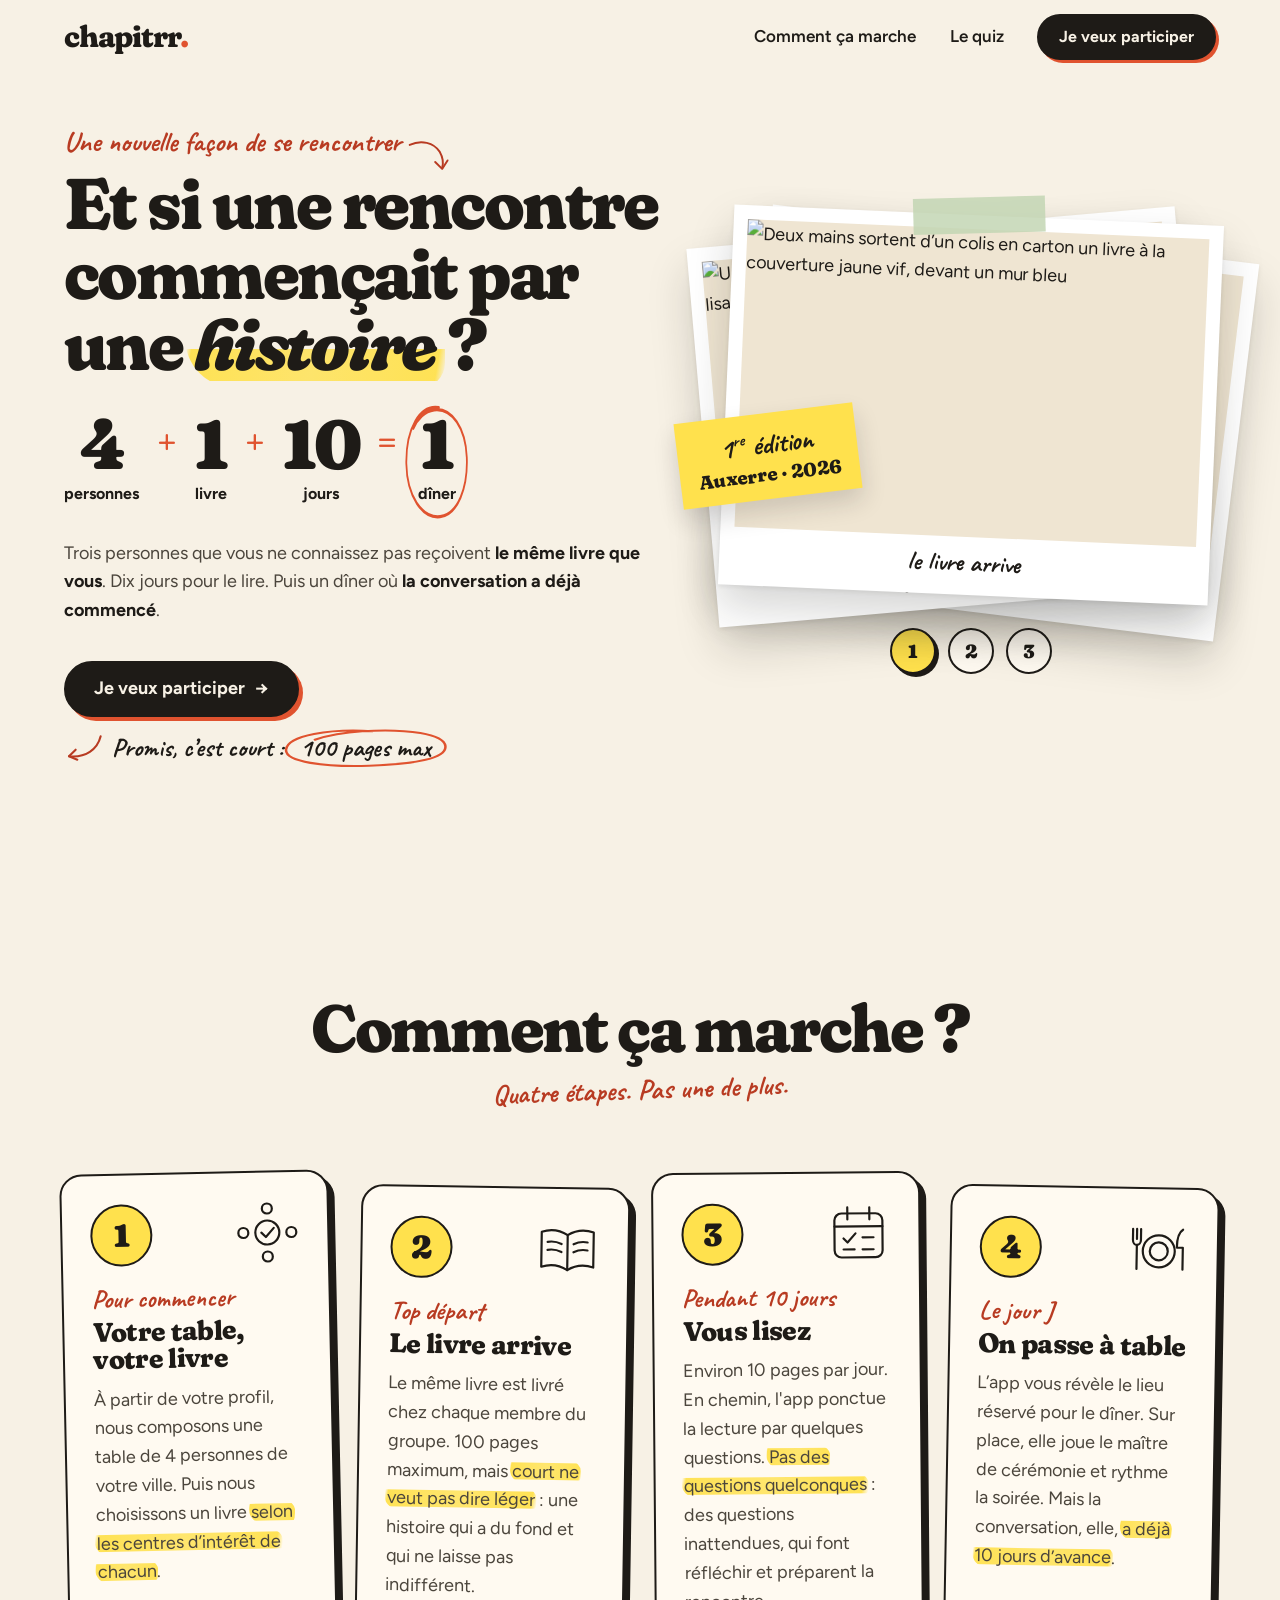
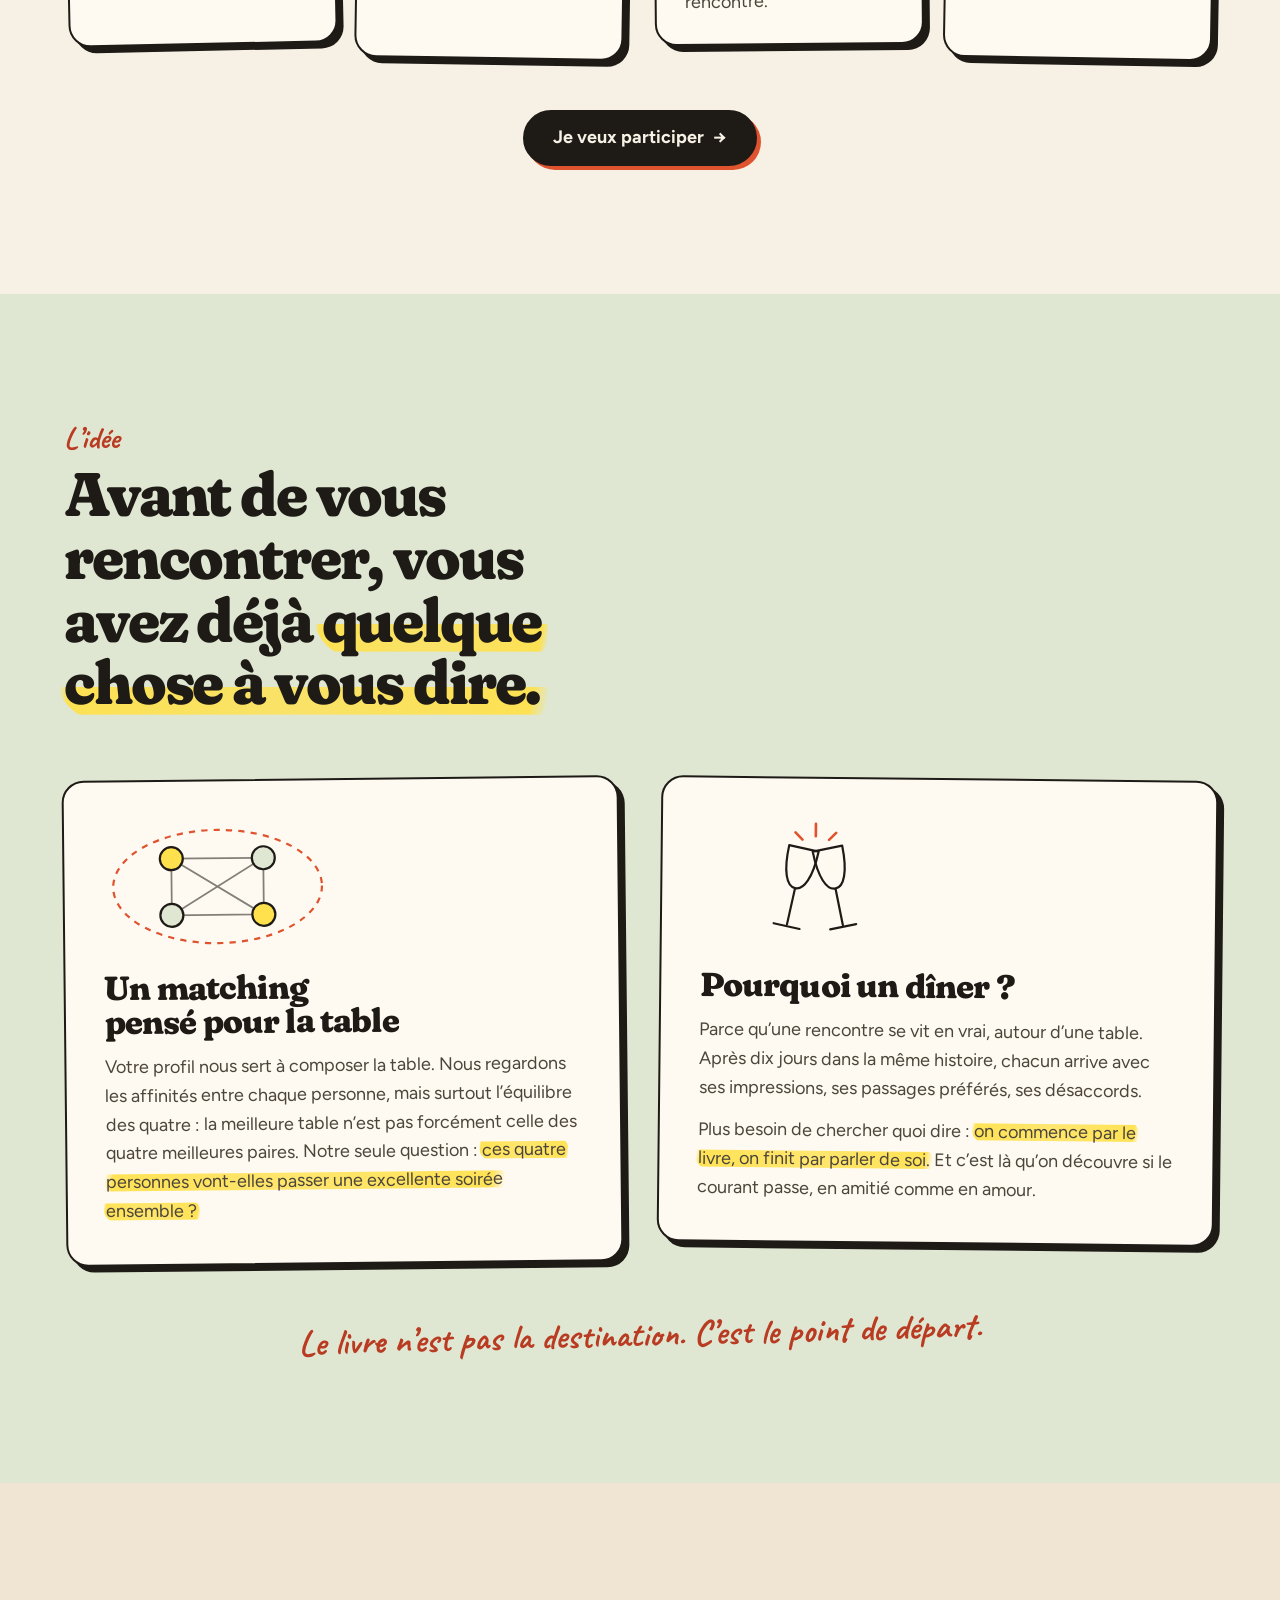
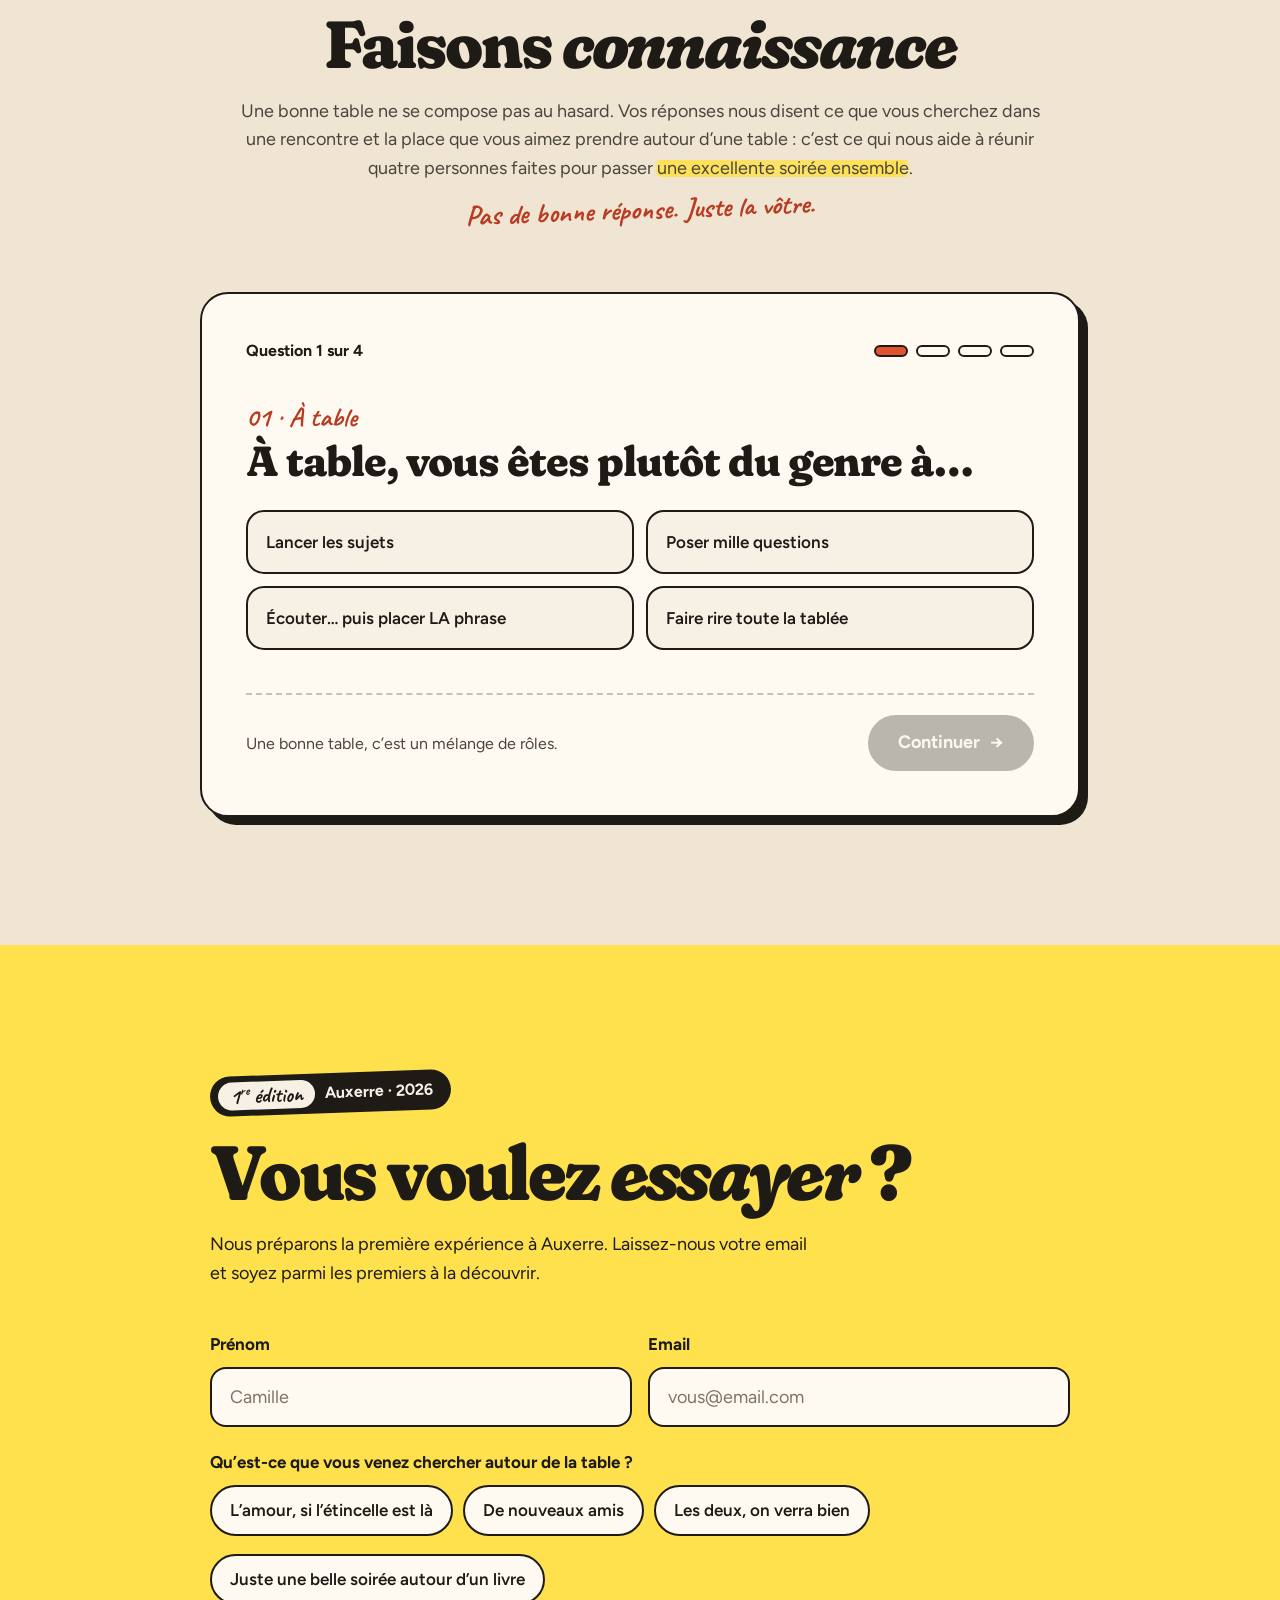
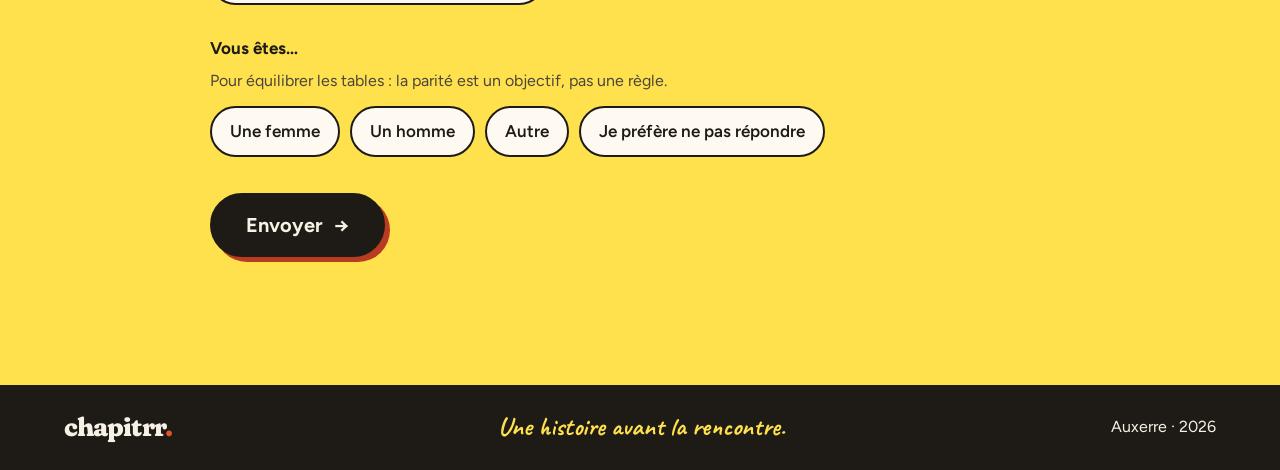
==== commit 96a0ef1f: "v2.10" ====
--- a/landing-book-match-v2/index.html
+++ b/landing-book-match-v2/index.html
@@ -174,8 +174,9 @@
 
     <section class="section quiz" id="quiz" aria-labelledby="quiz-title">
       <div class="section-head">
-        <h2 id="quiz-title">Faisons connaissance&nbsp;: <em>4&nbsp;questions</em></h2>
-        <!-- <p class="section-lead">Nous ne cherchons pas seulement des personnes compatibles deux à deux&nbsp;: nous composons une table où les quatre passeront une excellente soirée. <mark>Il n’y a pas de bonne réponse.</mark></p> -->
+        <h2 id="quiz-title">Faisons <em>connaissance</em></h2>
+        <p class="section-lead">Une bonne table ne se compose pas au hasard. Vos réponses nous disent ce que vous cherchez dans une rencontre et la place que vous aimez prendre autour d’une table&nbsp;: c’est ce qui nous aide à réunir quatre personnes faites pour passer <mark>une excellente soirée ensemble</mark>.</p>
+        <p class="note hand">Pas de bonne réponse. Juste la vôtre.</p>
       </div>
 
       <div class="quiz-card" id="quizCard">
@@ -196,7 +197,7 @@
           <p class="done-kicker hand">C’est noté&nbsp;!</p>
           <h3>Vos réponses, en bref</h3>
           <ul class="answers" id="quizAnswers"></ul>
-          <p class="done-next">Il ne reste qu’une étape&nbsp;: nous laisser votre email.</p>
+          <p class="done-next">Il ne reste qu’une étape&nbsp;: nous laisser votre email. Vos réponses partiront avec votre inscription.</p>
           <div class="done-actions">
             <a class="btn" href="#inscription">Je veux participer <span aria-hidden="true">→</span></a>
             <button class="link" type="button" id="quizRestart">Recommencer le quiz</button>
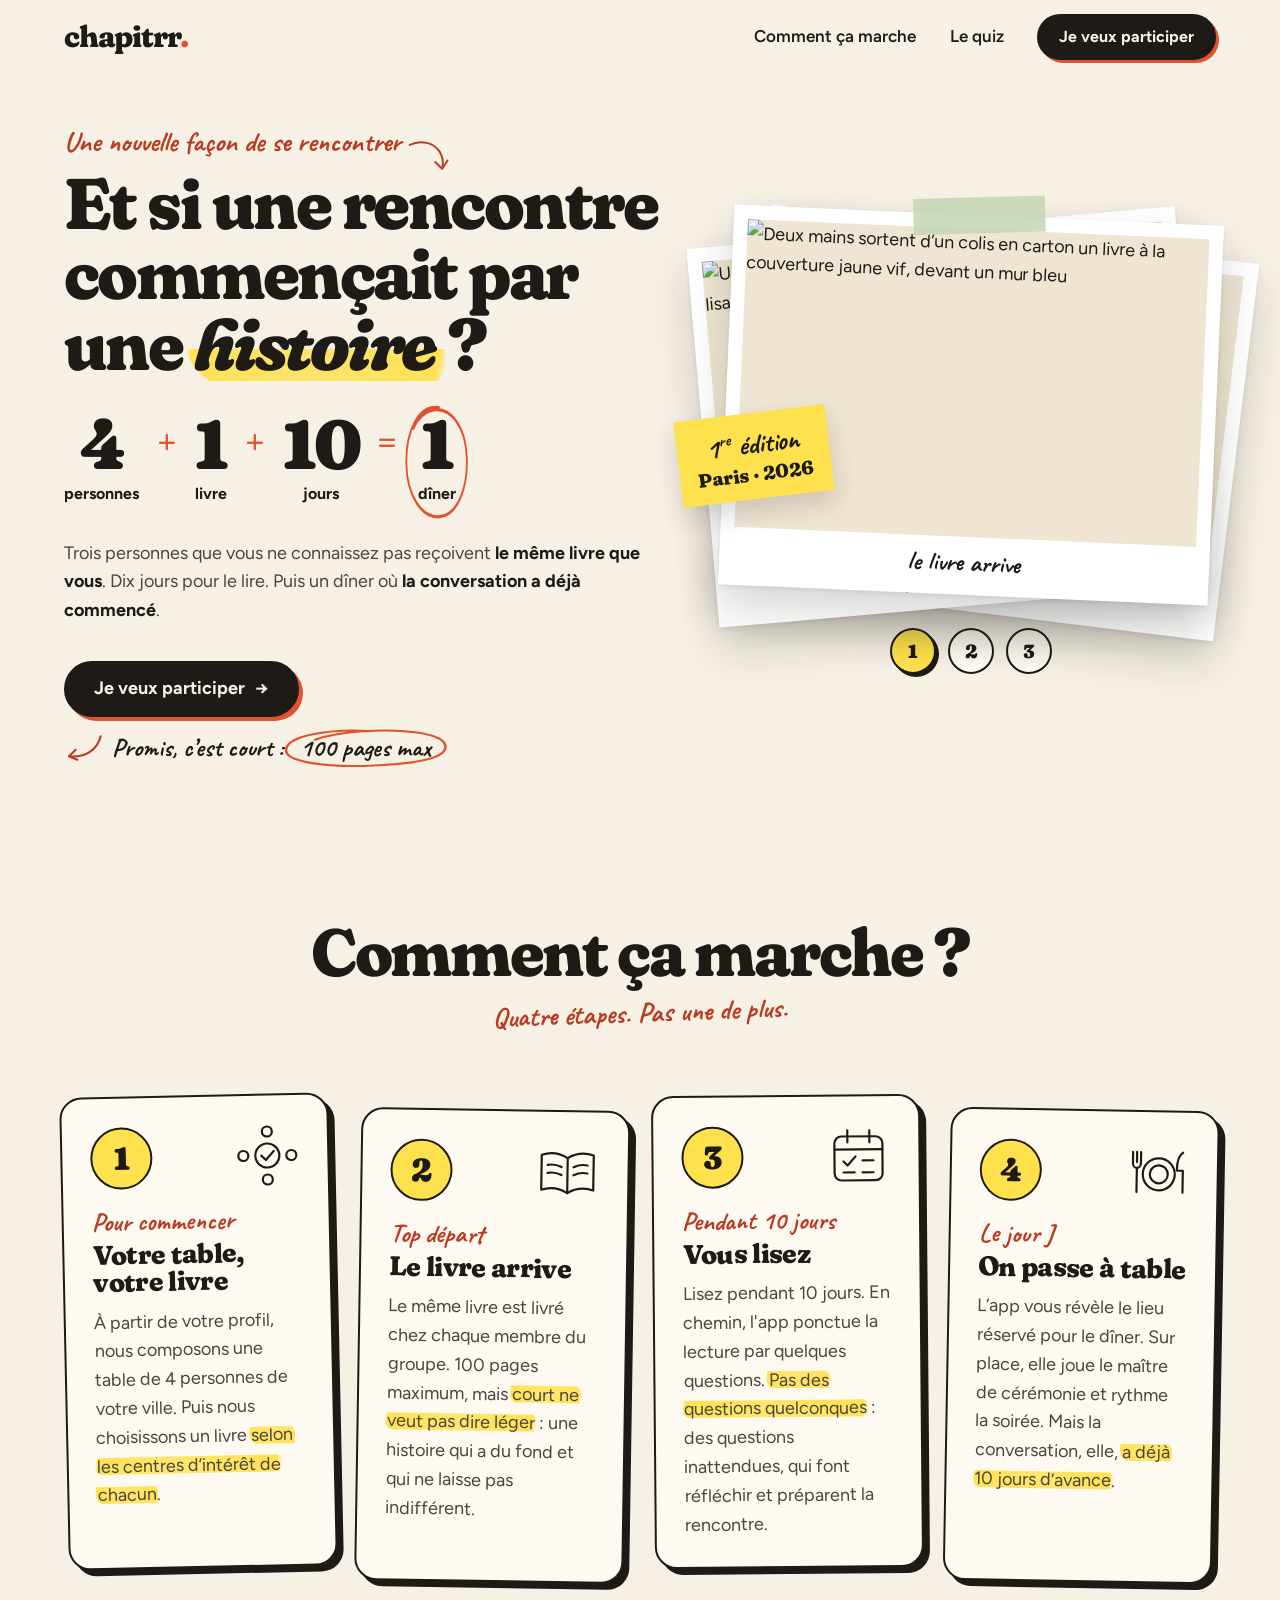
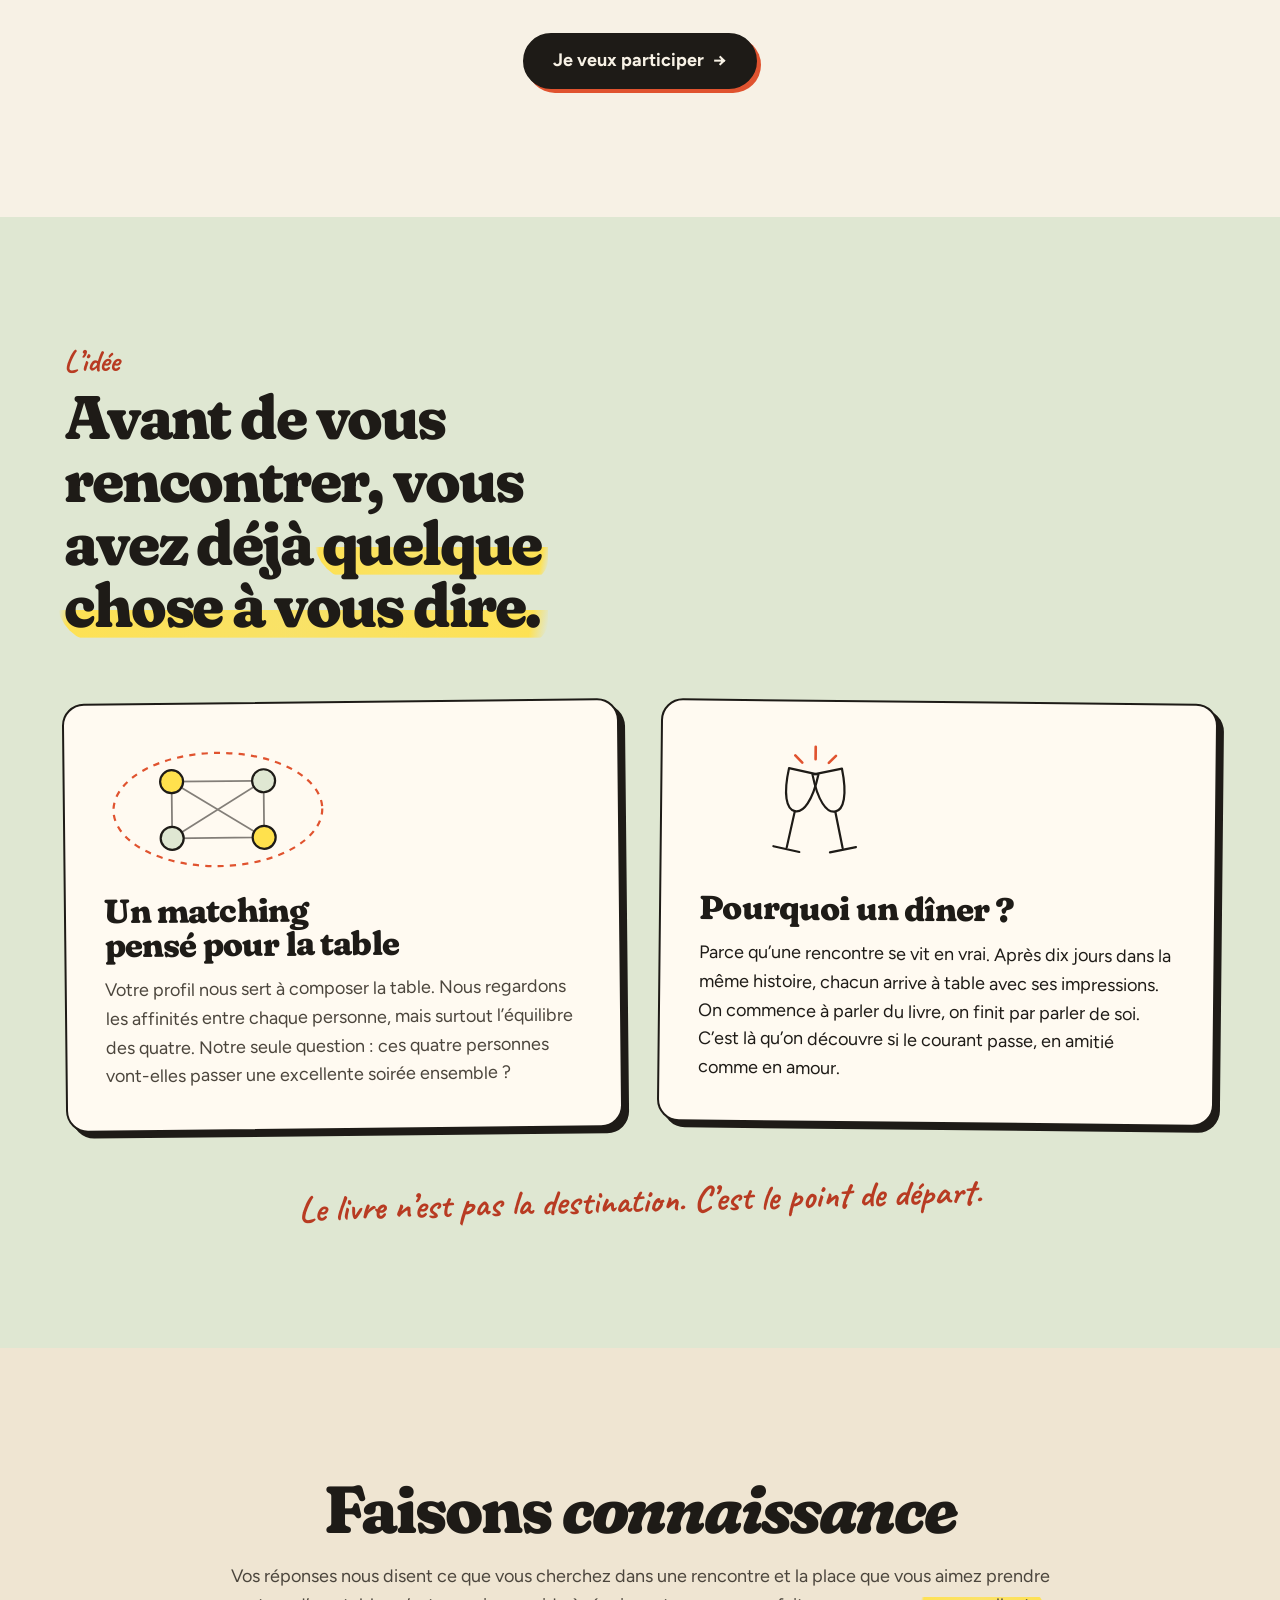
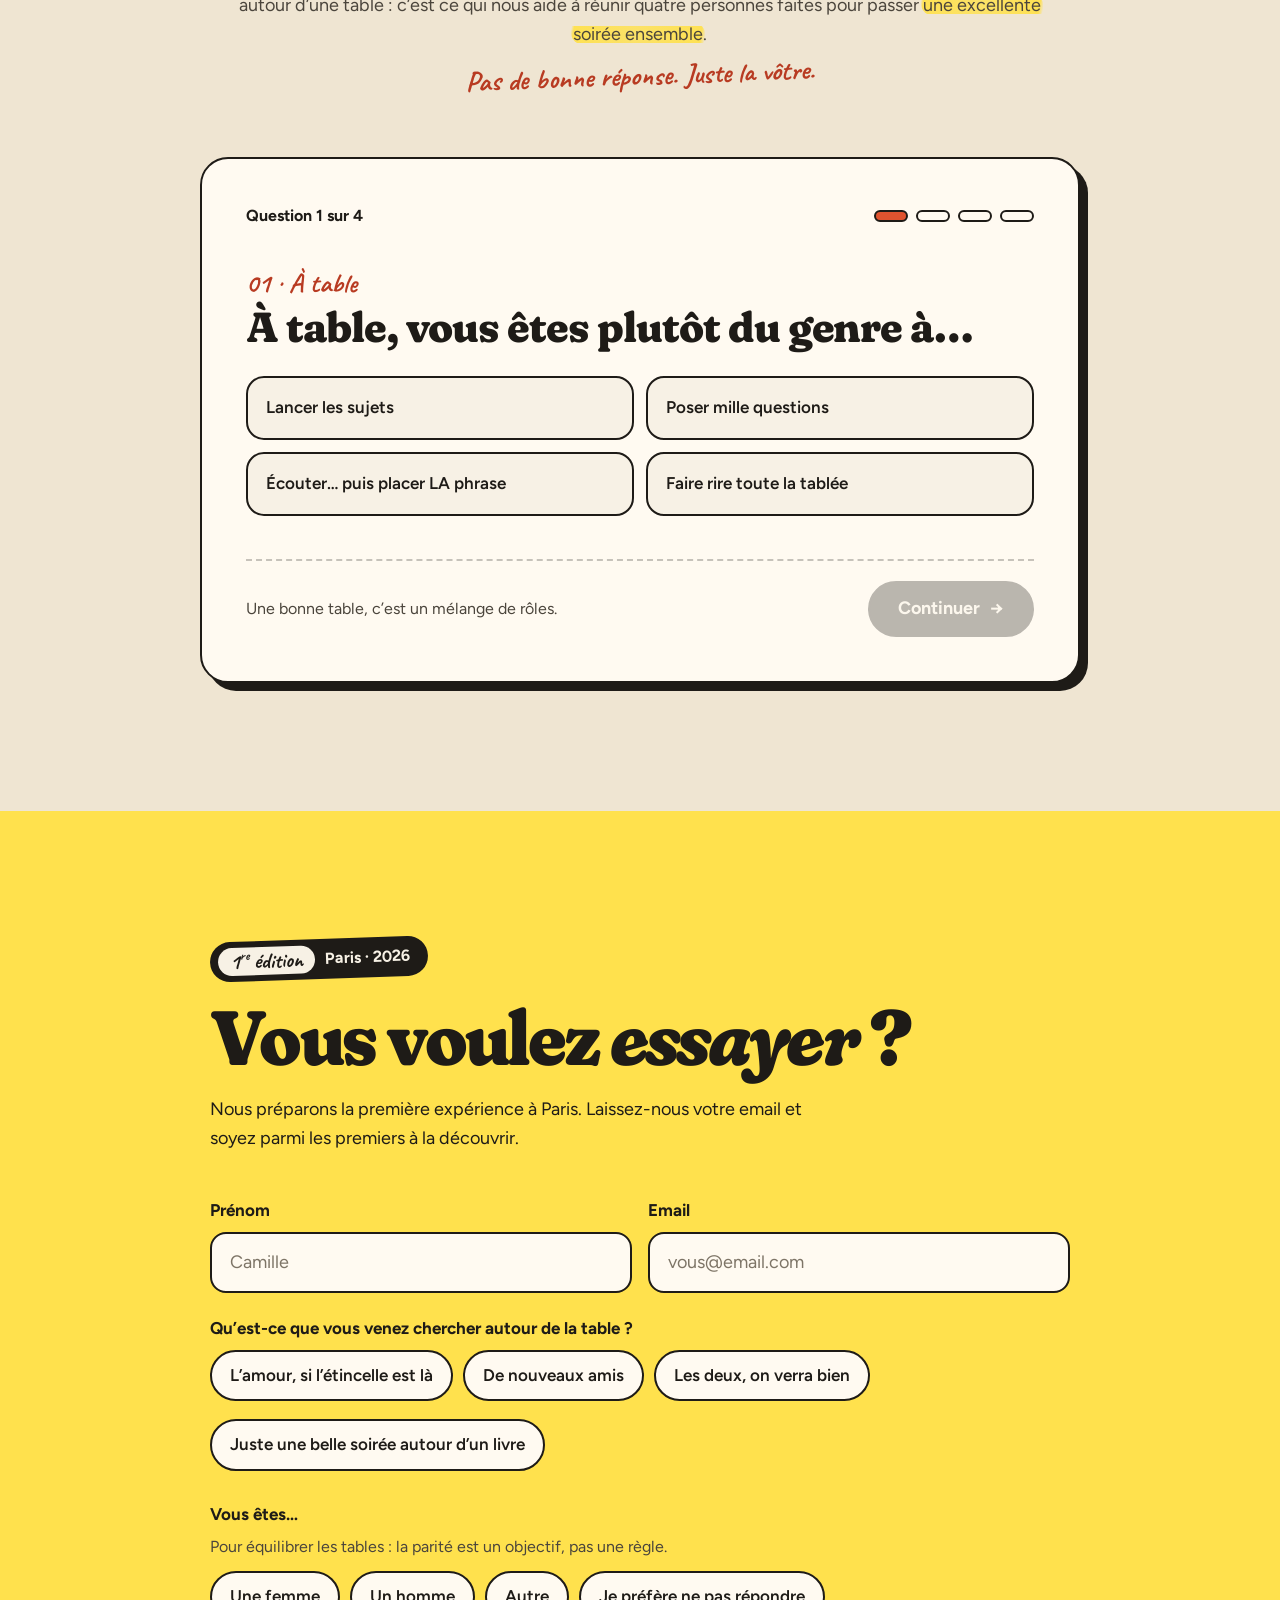
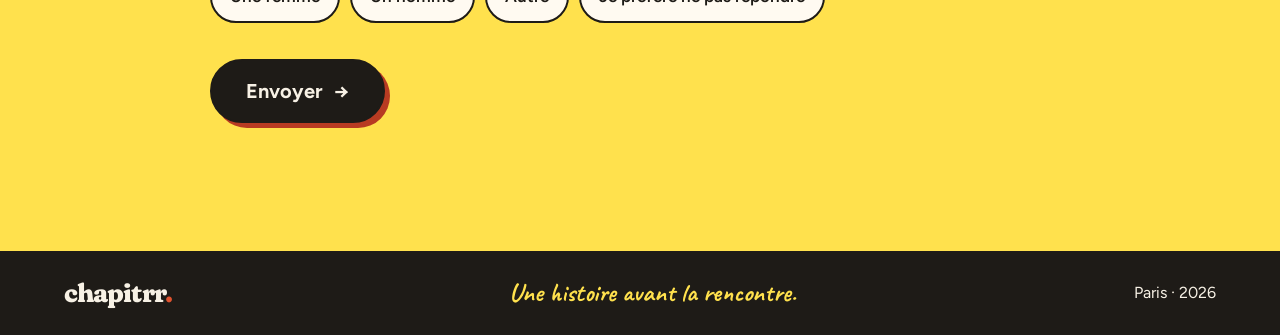
==== commit a93cda5f: "Update index.html and styles.css for landing-book-match-v2: corrected event location from Auxerre to" ====
--- a/landing-book-match-v2/index.html
+++ b/landing-book-match-v2/index.html
@@ -1,17 +1,22 @@
 <!doctype html>
 <html lang="fr">
+
 <head>
   <meta charset="UTF-8">
   <meta name="viewport" content="width=device-width, initial-scale=1.0">
-  <meta name="description" content="4 personnes, 1 livre, 10 jours, 1 dîner. Une rencontre qui commence par une histoire. Première édition à Auxerre.">
+  <meta name="description"
+    content="4 personnes, 1 livre, 10 jours, 1 dîner. Une rencontre qui commence par une histoire. Première édition à Paris.">
   <meta name="theme-color" content="#f7f1e5">
   <title>chapitrr. — Une histoire avant la rencontre</title>
   <link rel="preconnect" href="https://fonts.googleapis.com">
   <link rel="preconnect" href="https://fonts.gstatic.com" crossorigin>
-  <link href="https://fonts.googleapis.com/css2?family=Caveat:wght@700&family=Figtree:wght@400..800&family=Fraunces:ital,opsz,wght,SOFT,WONK@0,9..144,600..900,0..100,0..1;1,9..144,600..900,0..100,0..1&display=swap" rel="stylesheet">
+  <link
+    href="https://fonts.googleapis.com/css2?family=Caveat:wght@700&family=Figtree:wght@400..800&family=Fraunces:ital,opsz,wght,SOFT,WONK@0,9..144,600..900,0..100,0..1;1,9..144,600..900,0..100,0..1&display=swap"
+    rel="stylesheet">
   <link rel="stylesheet" href="styles.css">
   <script>document.documentElement.classList.add("js");</script>
 </head>
+
 <body>
   <a class="skip-link" href="#contenu">Aller au contenu</a>
 
@@ -29,7 +34,10 @@
       <div class="hero-copy">
         <p class="kicker hand">
           Une nouvelle façon de se rencontrer
-          <svg class="squiggle" viewBox="0 0 56 44" aria-hidden="true"><path d="M3 9c15-7 31-3 39 9 4 7 5 14 3 21"/><path d="M36 31l9 9 7-11"/></svg>
+          <svg class="squiggle" viewBox="0 0 56 44" aria-hidden="true">
+            <path d="M3 9c15-7 31-3 39 9 4 7 5 14 3 21" />
+            <path d="M36 31l9 9 7-11" />
+          </svg>
         </p>
         <h1 id="hero-title">Et si une rencontre commençait par une <em><mark>histoire</mark></em>&nbsp;?</h1>
 
@@ -42,44 +50,67 @@
           <span class="f-op">=</span>
           <span class="f-item f-result" data-draw>
             <b>1</b> <span>dîner</span>
-            <svg class="scribble" viewBox="0 0 120 120" preserveAspectRatio="none" aria-hidden="true"><path pathLength="1" d="M64 9C31 6 8 29 9 61c1 30 27 51 57 49 30-2 47-27 45-55-2-27-25-46-55-44-15 1-28 8-35 17"/></svg>
+            <svg class="scribble" viewBox="0 0 120 120" preserveAspectRatio="none" aria-hidden="true">
+              <path pathLength="1"
+                d="M64 9C31 6 8 29 9 61c1 30 27 51 57 49 30-2 47-27 45-55-2-27-25-46-55-44-15 1-28 8-35 17" />
+            </svg>
           </span>
         </p>
 
-        <p class="lead">Trois personnes que vous ne connaissez pas reçoivent <strong>le même livre que vous</strong>. Dix jours pour le lire. Puis un dîner où <strong>la conversation a déjà commencé</strong>.</p>
+        <p class="lead">Trois personnes que vous ne connaissez pas reçoivent <strong>le même livre que vous</strong>.
+          Dix jours pour le lire. Puis un dîner où <strong>la conversation a déjà commencé</strong>.</p>
 
         <div class="hero-actions">
           <a class="btn" href="#inscription">Je veux participer <span aria-hidden="true">→</span></a>
           <p class="cta-note hand">
-            <svg class="arrow" viewBox="0 0 48 40" aria-hidden="true"><path d="M44 6c-4 16-18 26-38 24"/><path d="M14 22l-8 8 10 4"/></svg>
+            <svg class="arrow" viewBox="0 0 48 40" aria-hidden="true">
+              <path d="M44 6c-4 16-18 26-38 24" />
+              <path d="M14 22l-8 8 10 4" />
+            </svg>
             Promis, c’est court&nbsp;:
-            <span class="circled" data-draw>100&nbsp;pages max<svg class="scribble" viewBox="0 0 200 60" preserveAspectRatio="none" aria-hidden="true"><path pathLength="1" d="M108 6C58 2 8 12 6 32c-2 18 46 25 98 23 52-2 92-10 90-28C192 10 150 2 96 6 70 8 50 14 40 18"/></svg></span>
+            <span class="circled" data-draw>100&nbsp;pages max<svg class="scribble" viewBox="0 0 200 60"
+                preserveAspectRatio="none" aria-hidden="true">
+                <path pathLength="1"
+                  d="M108 6C58 2 8 12 6 32c-2 18 46 25 98 23 52-2 92-10 90-28C192 10 150 2 96 6 70 8 50 14 40 18" />
+              </svg></span>
           </p>
         </div>
       </div>
 
       <div class="hero-visual">
         <div class="stack-wrap">
-          <div class="polaroid-stack" id="heroSlider" role="group" aria-roledescription="carrousel" aria-label="Le parcours en photos">
+          <div class="polaroid-stack" id="heroSlider" role="group" aria-roledescription="carrousel"
+            aria-label="Le parcours en photos">
             <figure class="polaroid" data-pos="0">
-              <img src="https://images.unsplash.com/photo-1776278726433-1cd96688ca7d?auto=format&fit=crop&w=1200&h=800&q=80" alt="Deux mains sortent d’un colis en carton un livre à la couverture jaune vif, devant un mur bleu" width="1200" height="800">
+              <img
+                src="https://images.unsplash.com/photo-1776278726433-1cd96688ca7d?auto=format&fit=crop&w=1200&h=800&q=80"
+                alt="Deux mains sortent d’un colis en carton un livre à la couverture jaune vif, devant un mur bleu"
+                width="1200" height="800">
               <figcaption class="hand">le livre arrive</figcaption>
             </figure>
             <figure class="polaroid" data-pos="1" aria-hidden="true">
-              <img src="https://images.pexels.com/photos/6496136/pexels-photo-6496136.jpeg?auto=compress&cs=tinysrgb&fit=crop&w=1200&h=800" alt="Une jeune femme à lunettes, en pull rouge, sourit en lisant un livre près d’une fenêtre" width="1200" height="800">
+              <img
+                src="https://images.pexels.com/photos/6496136/pexels-photo-6496136.jpeg?auto=compress&cs=tinysrgb&fit=crop&w=1200&h=800"
+                alt="Une jeune femme à lunettes, en pull rouge, sourit en lisant un livre près d’une fenêtre"
+                width="1200" height="800">
               <figcaption class="hand">dix jours pour le lire</figcaption>
             </figure>
             <figure class="polaroid" data-pos="2" aria-hidden="true">
-              <img src="https://images.pexels.com/photos/6954047/pexels-photo-6954047.jpeg?auto=compress&cs=tinysrgb&fit=crop&w=1200&h=800" alt="Deux femmes et deux hommes trinquent de part et d’autre d’une table de dîner éclairée à la bougie" width="1200" height="800">
+              <img
+                src="https://images.pexels.com/photos/6954047/pexels-photo-6954047.jpeg?auto=compress&cs=tinysrgb&fit=crop&w=1200&h=800"
+                alt="Deux femmes et deux hommes trinquent de part et d’autre d’une table de dîner éclairée à la bougie"
+                width="1200" height="800">
               <figcaption class="hand">on passe à table</figcaption>
             </figure>
           </div>
-          <p class="sticky-note"><span class="hand">1<sup>re</sup> édition</span> <strong>Auxerre · 2026</strong></p>
+          <p class="sticky-note"><span class="hand">1<sup>re</sup> édition</span> <strong>Paris · 2026</strong></p>
         </div>
         <div class="slider-nav" role="group" aria-label="Choisir une photo">
           <button class="slider-dot" type="button" aria-pressed="true" aria-label="Photo 1 : le livre arrive">1</button>
-          <button class="slider-dot" type="button" aria-pressed="false" aria-label="Photo 2 : dix jours pour le lire">2</button>
-          <button class="slider-dot" type="button" aria-pressed="false" aria-label="Photo 3 : on passe à table">3</button>
+          <button class="slider-dot" type="button" aria-pressed="false"
+            aria-label="Photo 2 : dix jours pour le lire">2</button>
+          <button class="slider-dot" type="button" aria-pressed="false"
+            aria-label="Photo 3 : on passe à table">3</button>
         </div>
       </div>
     </section>
@@ -94,38 +125,64 @@
         <li class="step">
           <div class="step-top">
             <span class="step-num" aria-hidden="true">1</span>
-            <svg class="doodle" viewBox="0 0 64 64" aria-hidden="true"><circle cx="32" cy="32" r="12"/><path d="M26 32l4.5 4.5 8-9"/><circle cx="32" cy="8" r="5"/><circle cx="56" cy="32" r="5"/><circle cx="32" cy="56" r="5"/><circle cx="8" cy="32" r="5"/></svg>
+            <svg class="doodle" viewBox="0 0 64 64" aria-hidden="true">
+              <circle cx="32" cy="32" r="12" />
+              <path d="M26 32l4.5 4.5 8-9" />
+              <circle cx="32" cy="8" r="5" />
+              <circle cx="56" cy="32" r="5" />
+              <circle cx="32" cy="56" r="5" />
+              <circle cx="8" cy="32" r="5" />
+            </svg>
           </div>
           <p class="step-when hand">Pour commencer</p>
           <h3>Votre table, votre livre</h3>
-          <p>À partir de votre profil, nous composons une table de 4&nbsp;personnes de votre ville. Puis nous choisissons un livre <mark>selon les centres d’intérêt de chacun</mark>.</p>
+          <p>À partir de votre profil, nous composons une table de 4&nbsp;personnes de votre ville. Puis nous
+            choisissons un livre <mark>selon les centres d’intérêt de chacun</mark>.</p>
         </li>
         <li class="step">
           <div class="step-top">
             <span class="step-num" aria-hidden="true">2</span>
-            <svg class="doodle" viewBox="0 0 64 64" aria-hidden="true"><path d="M32 18c-8-5-17-6-26-3v35c9-3 18-2 26 3 8-5 17-6 26-3V15c-9-3-18-2-26 3z"/><path d="M32 18v35"/><path d="M12 25c5-1 10 0 14 2M12 33c5-1 10 0 14 2M38 27c4-2 9-3 14-2M38 35c4-2 9-3 14-2"/></svg>
+            <svg class="doodle" viewBox="0 0 64 64" aria-hidden="true">
+              <path d="M32 18c-8-5-17-6-26-3v35c9-3 18-2 26 3 8-5 17-6 26-3V15c-9-3-18-2-26 3z" />
+              <path d="M32 18v35" />
+              <path d="M12 25c5-1 10 0 14 2M12 33c5-1 10 0 14 2M38 27c4-2 9-3 14-2M38 35c4-2 9-3 14-2" />
+            </svg>
           </div>
           <p class="step-when hand">Top départ</p>
           <h3>Le livre arrive</h3>
-          <p>Le même livre est livré chez chaque membre du groupe. 100&nbsp;pages maximum, mais <mark>court ne veut pas dire léger</mark>&nbsp;: une histoire qui a du fond et qui ne laisse pas indifférent.</p>
+          <p>Le même livre est livré chez chaque membre du groupe. 100&nbsp;pages maximum, mais <mark>court ne veut pas
+              dire léger</mark>&nbsp;: une histoire qui a du fond et qui ne laisse pas indifférent.</p>
         </li>
         <li class="step">
           <div class="step-top">
             <span class="step-num" aria-hidden="true">3</span>
-            <svg class="doodle" viewBox="0 0 64 64" aria-hidden="true"><rect x="8" y="12" width="48" height="44" rx="7"/><path d="M8 25h48M21 6v12M43 6v12"/><path d="M17 37l4 4 8-9"/><path d="M36 36h11M17 48h11M36 48h11"/></svg>
+            <svg class="doodle" viewBox="0 0 64 64" aria-hidden="true">
+              <rect x="8" y="12" width="48" height="44" rx="7" />
+              <path d="M8 25h48M21 6v12M43 6v12" />
+              <path d="M17 37l4 4 8-9" />
+              <path d="M36 36h11M17 48h11M36 48h11" />
+            </svg>
           </div>
           <p class="step-when hand">Pendant 10&nbsp;jours</p>
           <h3>Vous lisez</h3>
-          <p>Environ 10&nbsp;pages par jour. En chemin, l'app ponctue la lecture par quelques questions. <mark>Pas des questions quelconques</mark>&nbsp;: des questions inattendues, qui font réfléchir et préparent la rencontre.</p>
+          <p>Lisez pendant 10&nbsp;jours. En chemin, l'app ponctue la lecture par quelques questions. <mark>Pas des
+              questions quelconques</mark>&nbsp;: des questions inattendues, qui font réfléchir et préparent la
+            rencontre.</p>
         </li>
         <li class="step">
           <div class="step-top">
             <span class="step-num" aria-hidden="true">4</span>
-            <svg class="doodle" viewBox="0 0 64 64" aria-hidden="true"><circle cx="34" cy="34" r="16"/><circle cx="34" cy="34" r="9"/><path d="M8 12v11c0 3 2 5 4 5v24M12 12v10M16 12v11c0 3-2 5-4 5"/><path d="M58 12c-5 3-6 10-6 18h6v22"/></svg>
+            <svg class="doodle" viewBox="0 0 64 64" aria-hidden="true">
+              <circle cx="34" cy="34" r="16" />
+              <circle cx="34" cy="34" r="9" />
+              <path d="M8 12v11c0 3 2 5 4 5v24M12 12v10M16 12v11c0 3-2 5-4 5" />
+              <path d="M58 12c-5 3-6 10-6 18h6v22" />
+            </svg>
           </div>
           <p class="step-when hand">Le jour&nbsp;J</p>
           <h3>On passe à table</h3>
-          <p>L’app vous révèle le lieu réservé pour le dîner. Sur place, elle joue le maître de cérémonie et rythme la soirée. Mais la conversation, elle, <mark>a déjà 10&nbsp;jours d’avance</mark>.</p>
+          <p>L’app vous révèle le lieu réservé pour le dîner. Sur place, elle joue le maître de cérémonie et rythme la
+            soirée. Mais la conversation, elle, <mark>a déjà 10&nbsp;jours d’avance</mark>.</p>
         </li>
       </ol>
 
@@ -147,25 +204,38 @@
 
       <div class="idea-points">
         <article class="idea-point">
-          <svg class="match-doodle" viewBox="0 0 260 150" role="img" aria-label="Quatre personnes reliées deux à deux, entourées d’un cercle qui représente la table">
-            <ellipse class="md-table" cx="130" cy="76" rx="118" ry="64"/>
-            <path class="md-link" d="M78 44L182 44M78 108L182 108M78 44L78 108M182 44L182 108M78 44L182 108M182 44L78 108"/>
-            <circle class="md-dot" cx="78" cy="44" r="13"/><circle class="md-dot md-alt" cx="182" cy="44" r="13"/>
-            <circle class="md-dot md-alt" cx="78" cy="108" r="13"/><circle class="md-dot" cx="182" cy="108" r="13"/>
+          <svg class="match-doodle" viewBox="0 0 260 150" role="img"
+            aria-label="Quatre personnes reliées deux à deux, entourées d’un cercle qui représente la table">
+            <ellipse class="md-table" cx="130" cy="76" rx="118" ry="64" />
+            <path class="md-link"
+              d="M78 44L182 44M78 108L182 108M78 44L78 108M182 44L182 108M78 44L182 108M182 44L78 108" />
+            <circle class="md-dot" cx="78" cy="44" r="13" />
+            <circle class="md-dot md-alt" cx="182" cy="44" r="13" />
+            <circle class="md-dot md-alt" cx="78" cy="108" r="13" />
+            <circle class="md-dot" cx="182" cy="108" r="13" />
           </svg>
           <h3>Un matching pensé pour la table</h3>
-          <p>Votre profil nous sert à composer la table. Nous regardons les affinités entre chaque personne, mais surtout l’équilibre des quatre&nbsp;: la meilleure table n’est pas forcément celle des quatre meilleures paires. Notre seule question&nbsp;: <mark>ces quatre personnes vont-elles passer une excellente soirée ensemble&nbsp;?</mark></p>
+          <p>Votre profil nous sert à composer la table. Nous regardons les affinités entre chaque personne, mais
+            surtout l’équilibre des quatre. Notre seule question&nbsp;: <mark>ces quatre personnes vont-elles passer une
+              excellente soirée ensemble&nbsp;?</mark></p>
         </article>
 
         <article class="idea-point">
           <svg class="dinner-doodle" viewBox="0 0 260 150" aria-hidden="true">
-            <g transform="translate(98 34) rotate(12 0 90)"><path d="M-17 0h34c0 30-7 46-17 46s-17-16-17-46z"/><path d="M0 46v42M-15 90h30"/></g>
-            <g transform="translate(162 34) rotate(-12 0 90)"><path d="M-17 0h34c0 30-7 46-17 46s-17-16-17-46z"/><path d="M0 46v42M-15 90h30"/></g>
-            <path class="dd-spark" d="M130 22V8M115 26l-8-8M145 26l8-8"/>
+            <g transform="translate(98 34) rotate(12 0 90)">
+              <path d="M-17 0h34c0 30-7 46-17 46s-17-16-17-46z" />
+              <path d="M0 46v42M-15 90h30" />
+            </g>
+            <g transform="translate(162 34) rotate(-12 0 90)">
+              <path d="M-17 0h34c0 30-7 46-17 46s-17-16-17-46z" />
+              <path d="M0 46v42M-15 90h30" />
+            </g>
+            <path class="dd-spark" d="M130 22V8M115 26l-8-8M145 26l8-8" />
           </svg>
           <h3>Pourquoi un dîner&nbsp;?</h3>
-          <p>Parce qu’une rencontre se vit en vrai, autour d’une table. Après dix jours dans la même histoire, chacun arrive avec ses impressions, ses passages préférés, ses désaccords.</p>
-          <p>Plus besoin de chercher quoi dire&nbsp;: <mark>on commence par le livre, on finit par parler de soi.</mark> Et c’est là qu’on découvre si le courant passe, en amitié comme en amour.</p>
+          <Plus>Parce qu’une rencontre se vit en vrai. Après dix jours dans la même histoire, chacun arrive à table avec
+            ses impressions. <mark>On commence à parler du livre, on finit par
+              parler de soi.</mark> C’est là qu’on découvre si le courant passe, en amitié comme en amour.</p>
         </article>
       </div>
 
@@ -175,29 +245,40 @@
     <section class="section quiz" id="quiz" aria-labelledby="quiz-title">
       <div class="section-head">
         <h2 id="quiz-title">Faisons <em>connaissance</em></h2>
-        <p class="section-lead">Une bonne table ne se compose pas au hasard. Vos réponses nous disent ce que vous cherchez dans une rencontre et la place que vous aimez prendre autour d’une table&nbsp;: c’est ce qui nous aide à réunir quatre personnes faites pour passer <mark>une excellente soirée ensemble</mark>.</p>
+        <p class="section-lead">Vos réponses nous disent ce que vous cherchez dans une rencontre et la place que vous
+          aimez prendre autour d’une table&nbsp;: c’est ce qui nous aide à réunir quatre personnes faites pour passer
+          <mark>une excellente soirée ensemble</mark>.</p>
         <p class="note hand">Pas de bonne réponse. Juste la vôtre.</p>
       </div>
 
       <div class="quiz-card" id="quizCard">
         <div class="quiz-progress">
           <p id="quizCount" aria-live="polite">Question 1 sur 4</p>
-          <ol class="dots" aria-hidden="true"><li></li><li></li><li></li><li></li></ol>
+          <ol class="dots" aria-hidden="true">
+            <li></li>
+            <li></li>
+            <li></li>
+            <li></li>
+          </ol>
         </div>
 
         <div class="quiz-stage" id="quizStage"></div>
-        <noscript><p class="quiz-hint">Activez JavaScript pour répondre au quiz.</p></noscript>
+        <noscript>
+          <p class="quiz-hint">Activez JavaScript pour répondre au quiz.</p>
+        </noscript>
 
         <div class="quiz-footer" id="quizFooter">
           <p class="quiz-hint" id="quizHint">Choisissez la réponse qui vous ressemble le plus.</p>
-          <button class="btn" type="button" id="quizNext" data-quiz-next disabled>Continuer <span aria-hidden="true">→</span></button>
+          <button class="btn" type="button" id="quizNext" data-quiz-next disabled>Continuer <span
+              aria-hidden="true">→</span></button>
         </div>
 
         <div class="quiz-done" id="quizDone" data-quiz-done hidden tabindex="-1">
           <p class="done-kicker hand">C’est noté&nbsp;!</p>
           <h3>Vos réponses, en bref</h3>
           <ul class="answers" id="quizAnswers"></ul>
-          <p class="done-next">Il ne reste qu’une étape&nbsp;: nous laisser votre email. Vos réponses partiront avec votre inscription.</p>
+          <p class="done-next">Il ne reste qu’une étape&nbsp;: nous laisser votre email. Vos réponses partiront avec
+            votre inscription.</p>
           <div class="done-actions">
             <a class="btn" href="#inscription">Je veux participer <span aria-hidden="true">→</span></a>
             <button class="link" type="button" id="quizRestart">Recommencer le quiz</button>
@@ -208,9 +289,10 @@
 
     <section class="section signup" id="inscription" aria-labelledby="signup-title">
       <div class="signup-inner">
-        <p class="badge"><span class="hand">1<sup>re</sup> édition</span> Auxerre · 2026</p>
+        <p class="badge"><span class="hand">1<sup>re</sup> édition</span> Paris · 2026</p>
         <h2 id="signup-title">Vous voulez <em>essayer</em>&nbsp;?</h2>
-        <p class="section-lead">Nous préparons la première expérience à Auxerre. Laissez-nous votre email et soyez parmi les premiers à la découvrir.</p>
+        <p class="section-lead">Nous préparons la première expérience à Paris. Laissez-nous votre email et soyez parmi
+          les premiers à la découvrir.</p>
 
         <form class="signup-form" id="signupForm" action="https://formspree.io/f/xaeqwzon" method="POST">
           <div class="field">
@@ -224,10 +306,14 @@
           <fieldset class="field wide">
             <legend>Qu’est-ce que vous venez chercher autour de la table&nbsp;?</legend>
             <div class="chips">
-              <label class="chip"><input type="radio" name="intention" value="amour" required><span>L’amour, si l’étincelle est là</span></label>
-              <label class="chip"><input type="radio" name="intention" value="amitie"><span>De nouveaux amis</span></label>
-              <label class="chip"><input type="radio" name="intention" value="ouvert"><span>Les deux, on verra bien</span></label>
-              <label class="chip"><input type="radio" name="intention" value="soiree"><span>Juste une belle soirée autour d’un livre</span></label>
+              <label class="chip"><input type="radio" name="intention" value="amour" required><span>L’amour, si
+                  l’étincelle est là</span></label>
+              <label class="chip"><input type="radio" name="intention" value="amitie"><span>De nouveaux
+                  amis</span></label>
+              <label class="chip"><input type="radio" name="intention" value="ouvert"><span>Les deux, on verra
+                  bien</span></label>
+              <label class="chip"><input type="radio" name="intention" value="soiree"><span>Juste une belle soirée
+                  autour d’un livre</span></label>
             </div>
           </fieldset>
           <fieldset class="field wide">
@@ -237,7 +323,8 @@
               <label class="chip"><input type="radio" name="genre" value="femme" required><span>Une femme</span></label>
               <label class="chip"><input type="radio" name="genre" value="homme"><span>Un homme</span></label>
               <label class="chip"><input type="radio" name="genre" value="autre"><span>Autre</span></label>
-              <label class="chip"><input type="radio" name="genre" value="non-precise"><span>Je préfère ne pas répondre</span></label>
+              <label class="chip"><input type="radio" name="genre" value="non-precise"><span>Je préfère ne pas
+                  répondre</span></label>
             </div>
           </fieldset>
           <div class="hp" aria-hidden="true">
@@ -245,7 +332,8 @@
             <input id="gotcha" name="_gotcha" type="text" tabindex="-1" autocomplete="off">
           </div>
           <p class="form-error wide" id="signupError" role="alert" hidden></p>
-          <button class="btn btn-big wide" type="submit"><span class="btn-label">Envoyer</span> <span aria-hidden="true">→</span></button>
+          <button class="btn btn-big wide" type="submit"><span class="btn-label">Envoyer</span> <span
+              aria-hidden="true">→</span></button>
         </form>
 
         <div class="success" id="signupSuccess" data-signup-success hidden tabindex="-1">
@@ -260,9 +348,10 @@
   <footer class="footer">
     <span class="brand">chapitrr<span>.</span></span>
     <span class="hand">Une histoire avant la rencontre.</span>
-    <span>Auxerre · 2026</span>
+    <span>Paris · 2026</span>
   </footer>
 
   <script src="app.js"></script>
 </body>
-</html>
+
+</html>
--- a/landing-book-match-v2/styles.css
+++ b/landing-book-match-v2/styles.css
@@ -222,6 +222,7 @@
 
 /* ---------- Sections ---------- */
 .section { padding: clamp(72px, 10vw, 136px) var(--gutter); }
+.how { padding-top: clamp(24px, 4vw, 56px); } /* le hero a déjà sa marge basse */
 .section-head { max-width: 820px; margin: 0 auto clamp(40px, 5vw, 64px); text-align: center; }
 .note { display: inline-block; margin-top: 12px; font-size: clamp(24px, 2.2vw, 30px); color: var(--tomato-deep); transform: rotate(-2deg); }
 .section-lead { margin-top: 18px; font-size: clamp(18px, 1.4vw, 20px); color: var(--ink-soft); }
